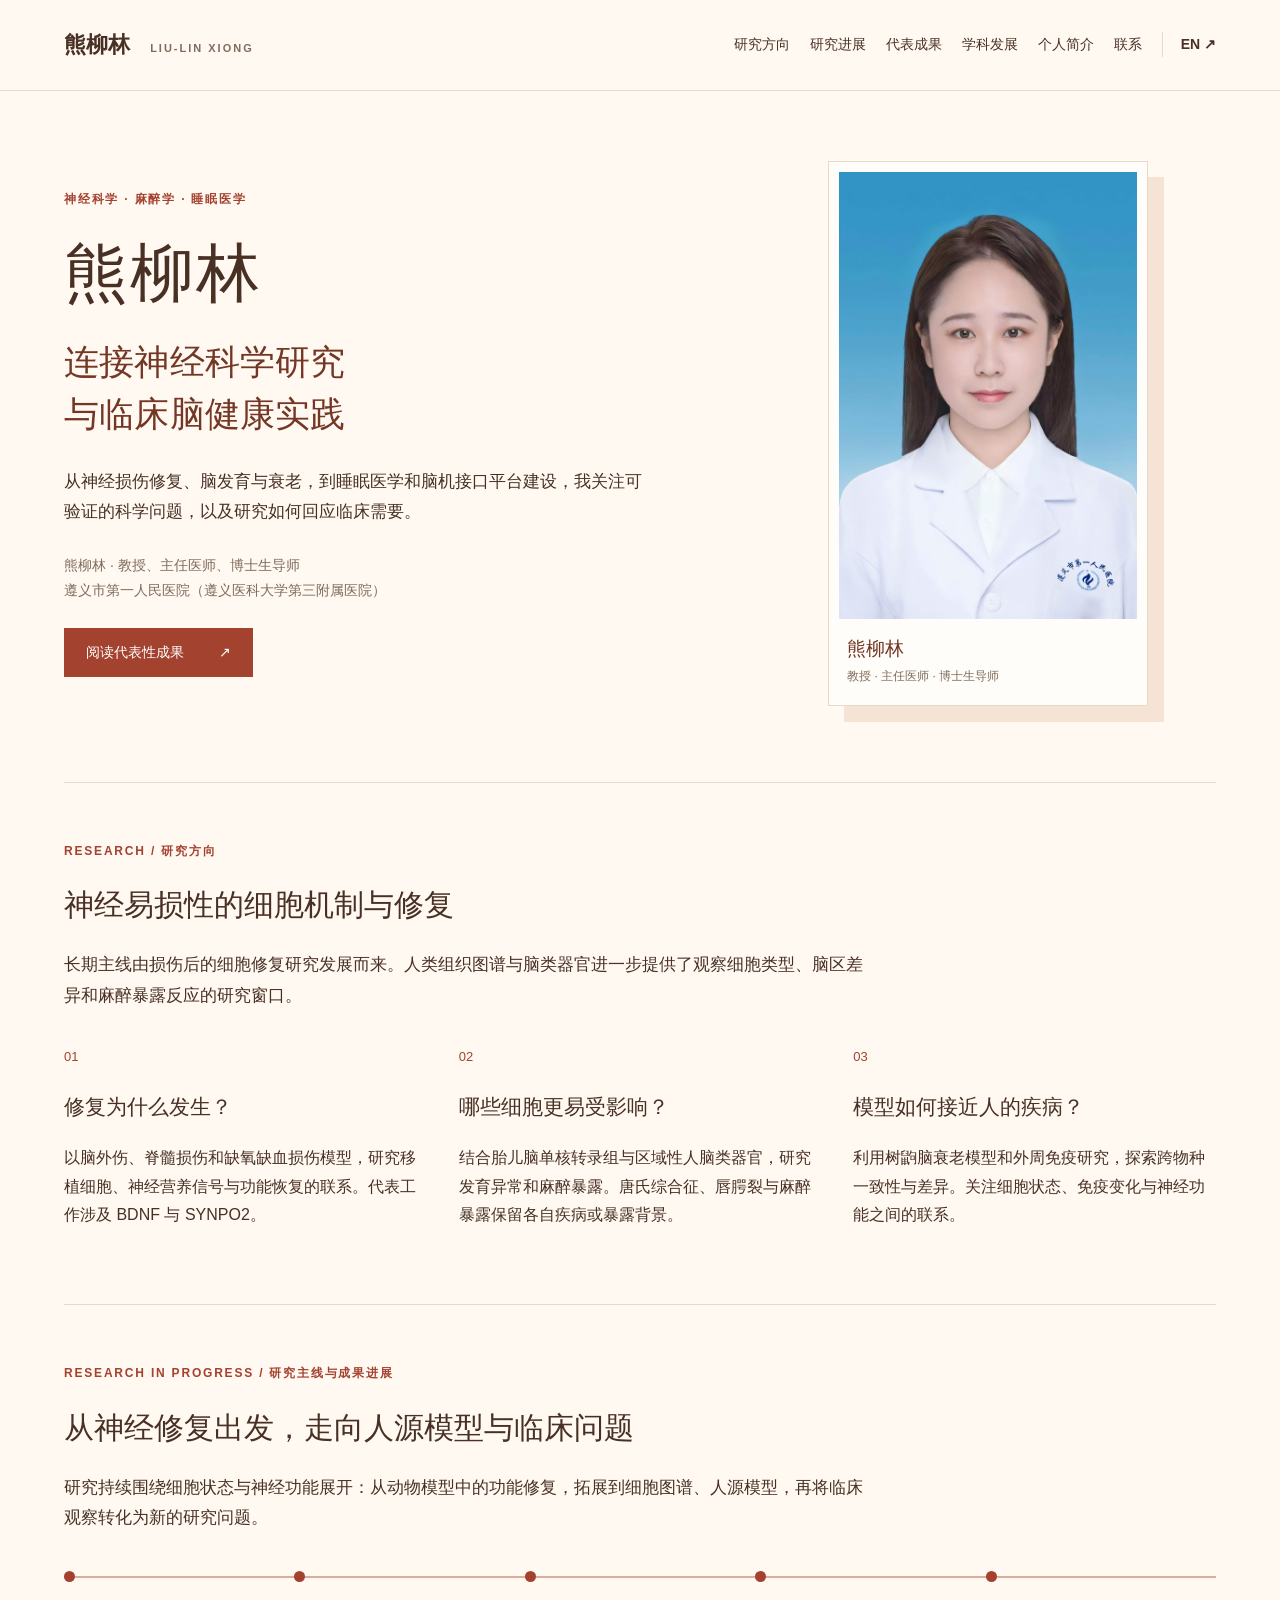
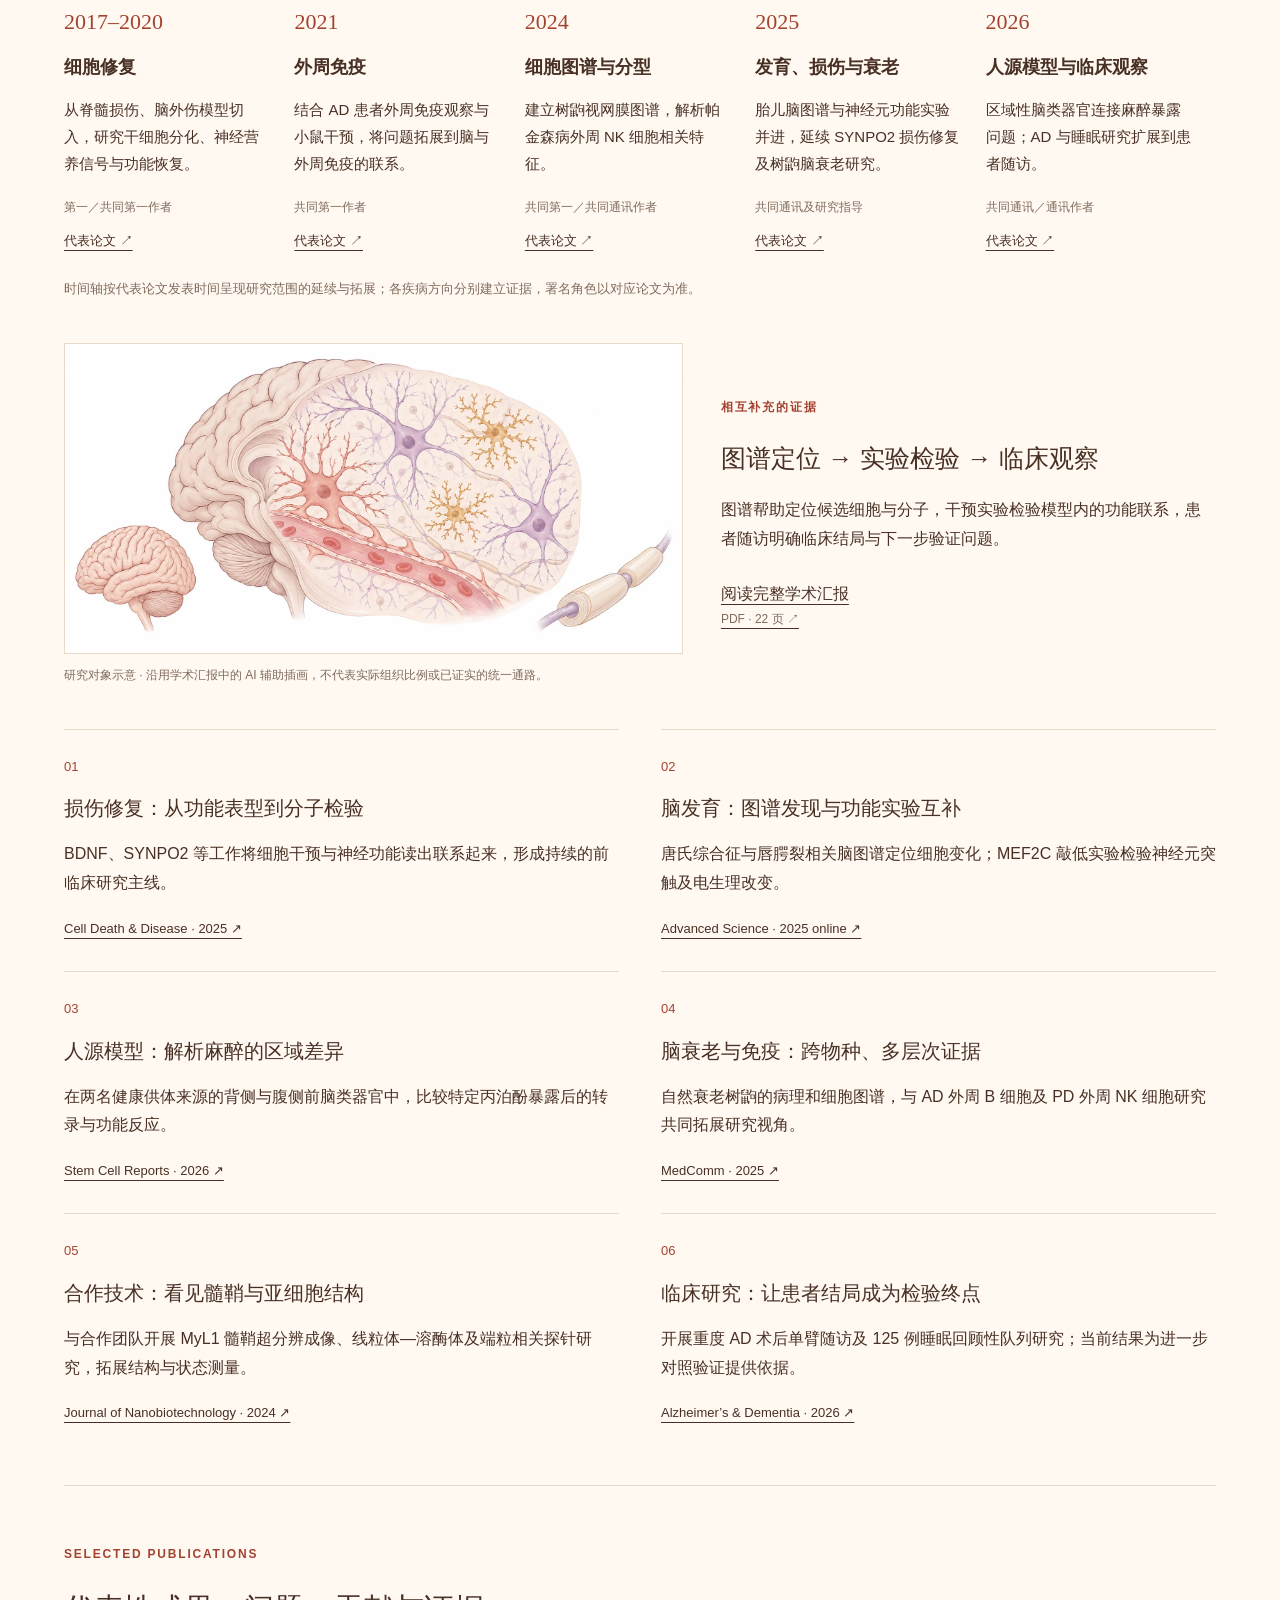
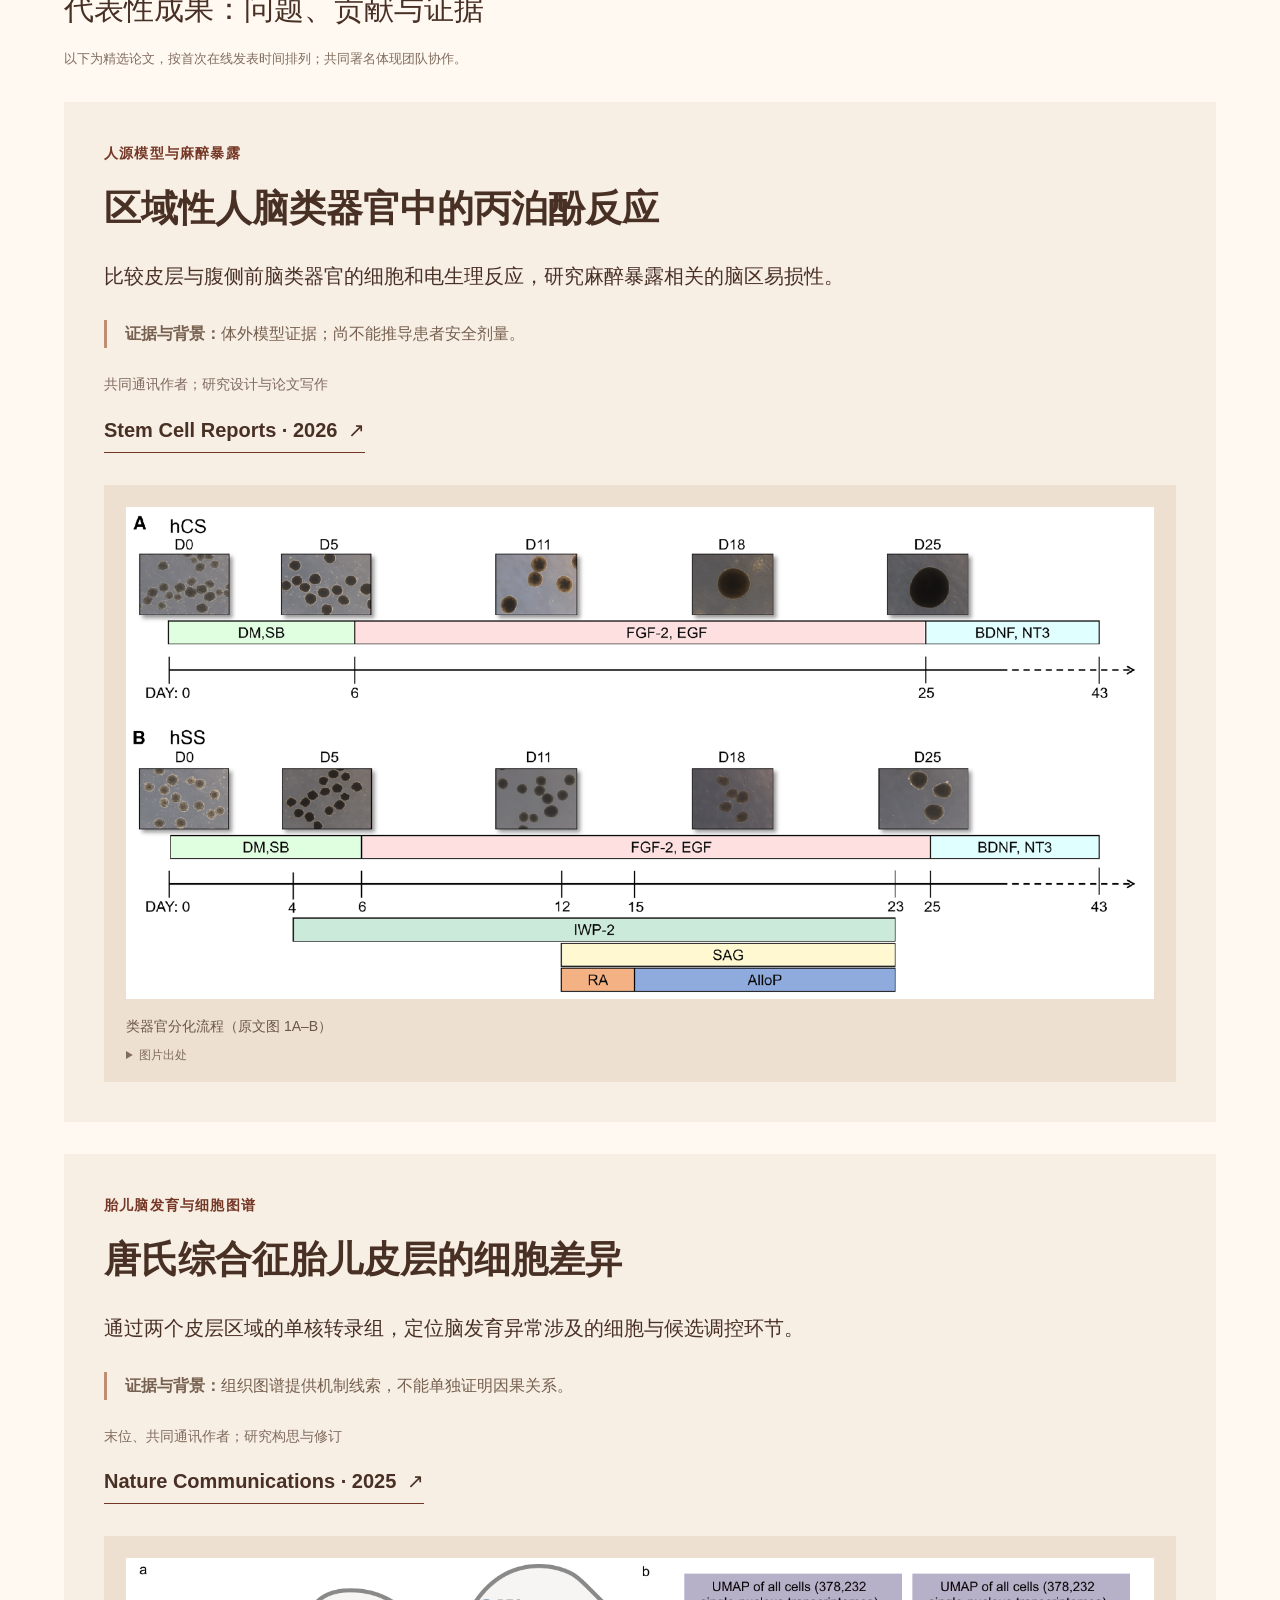
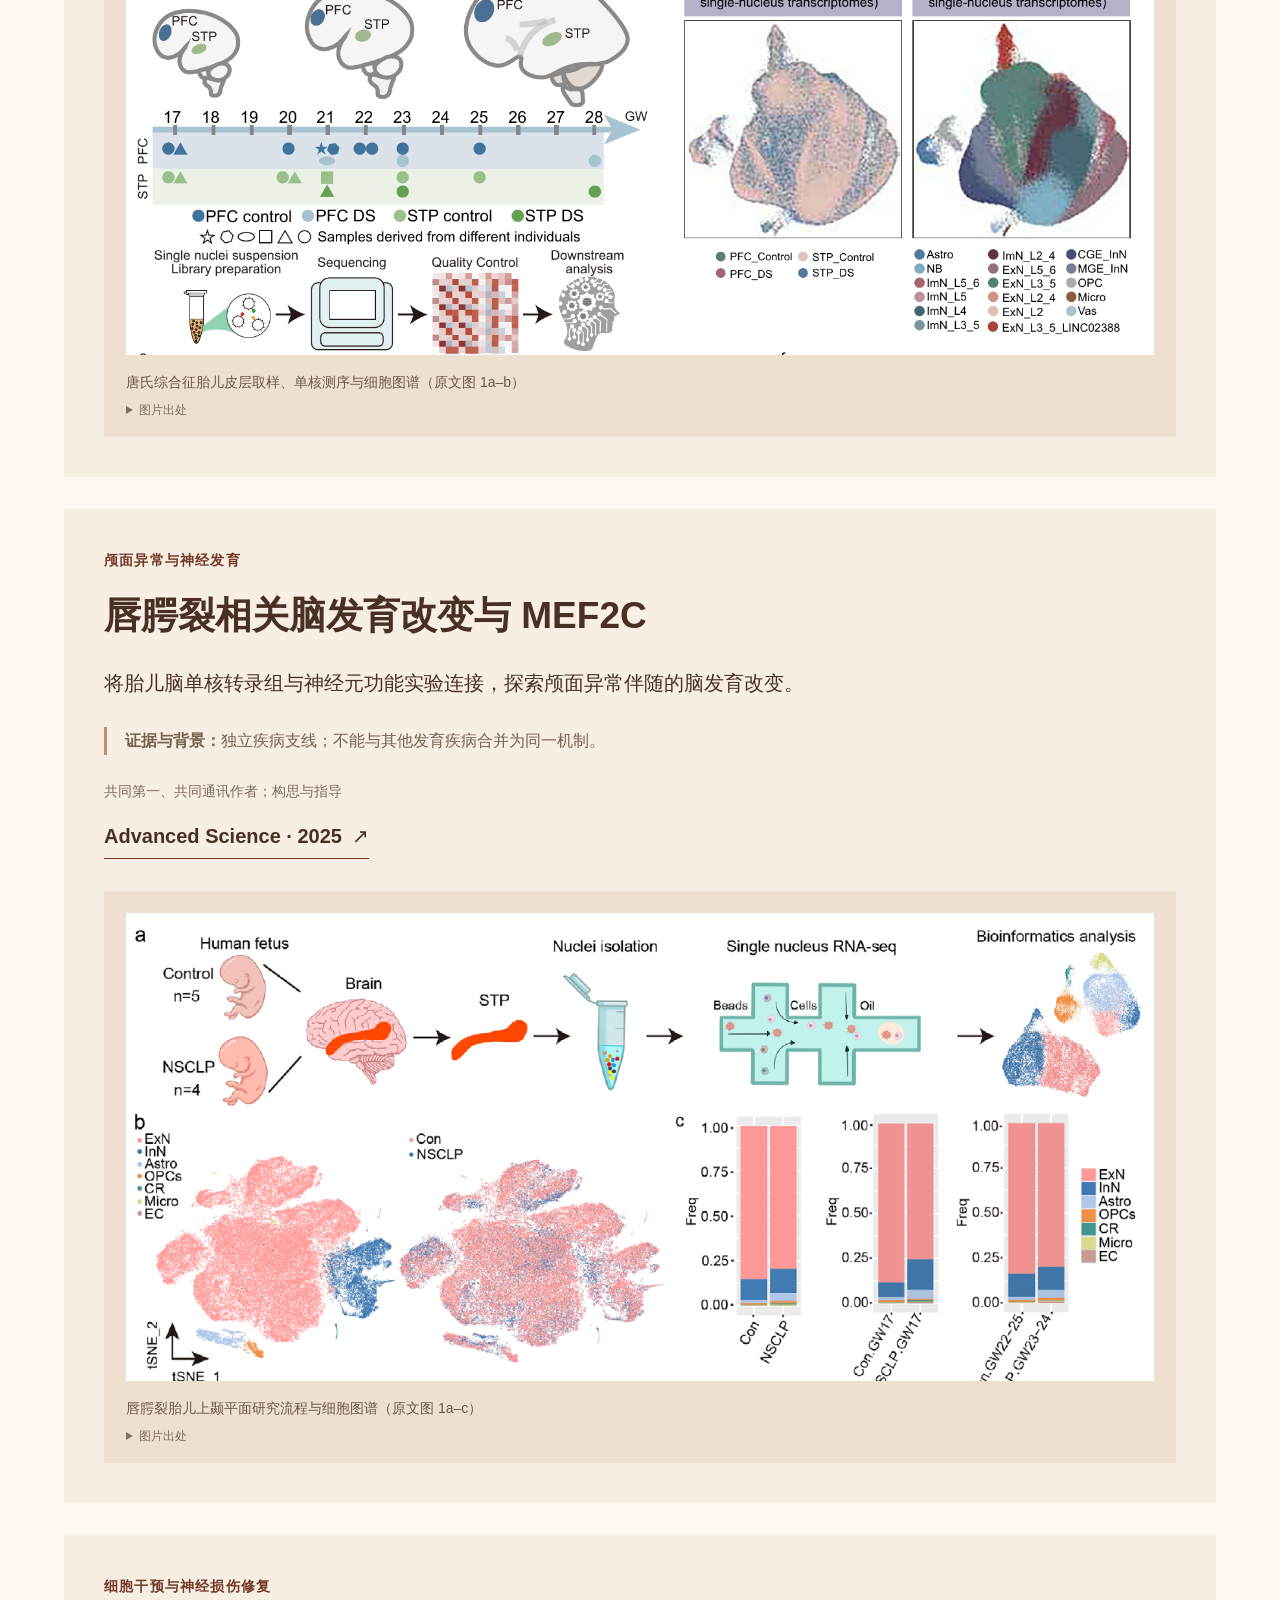
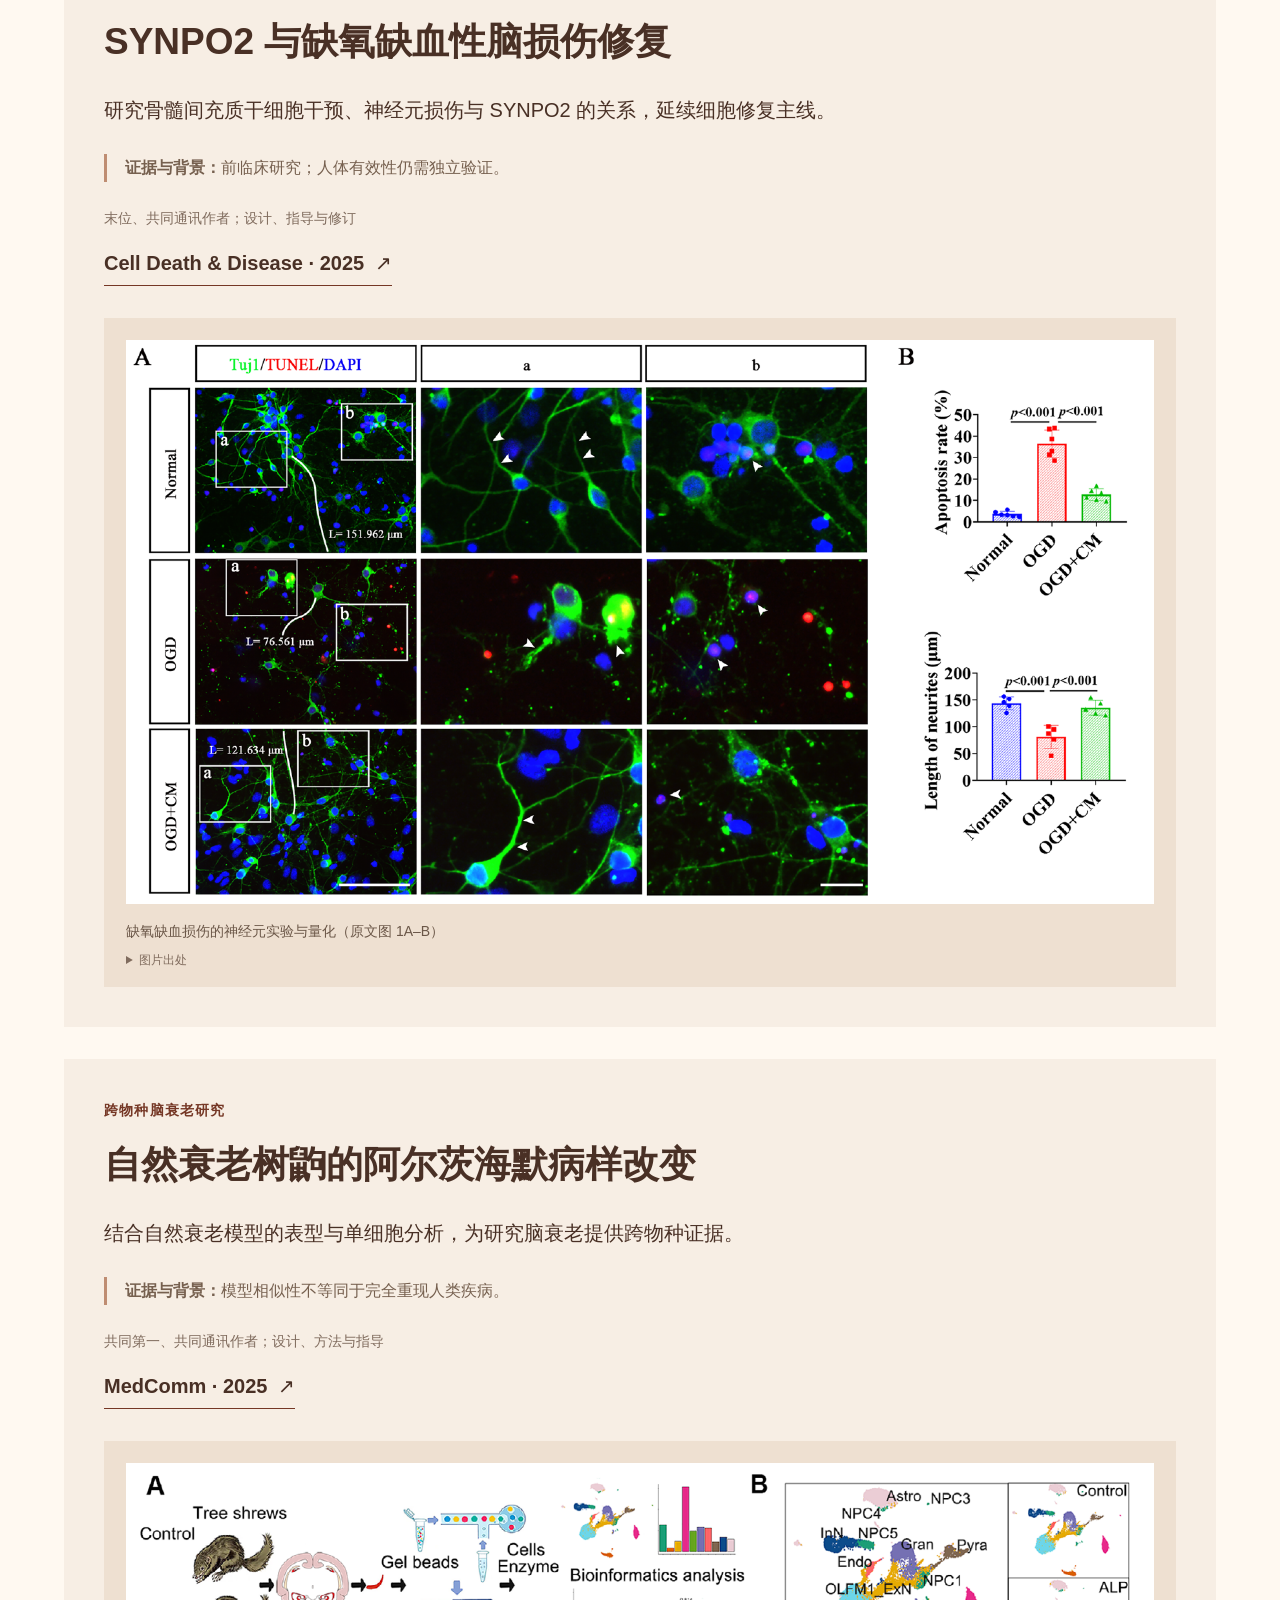
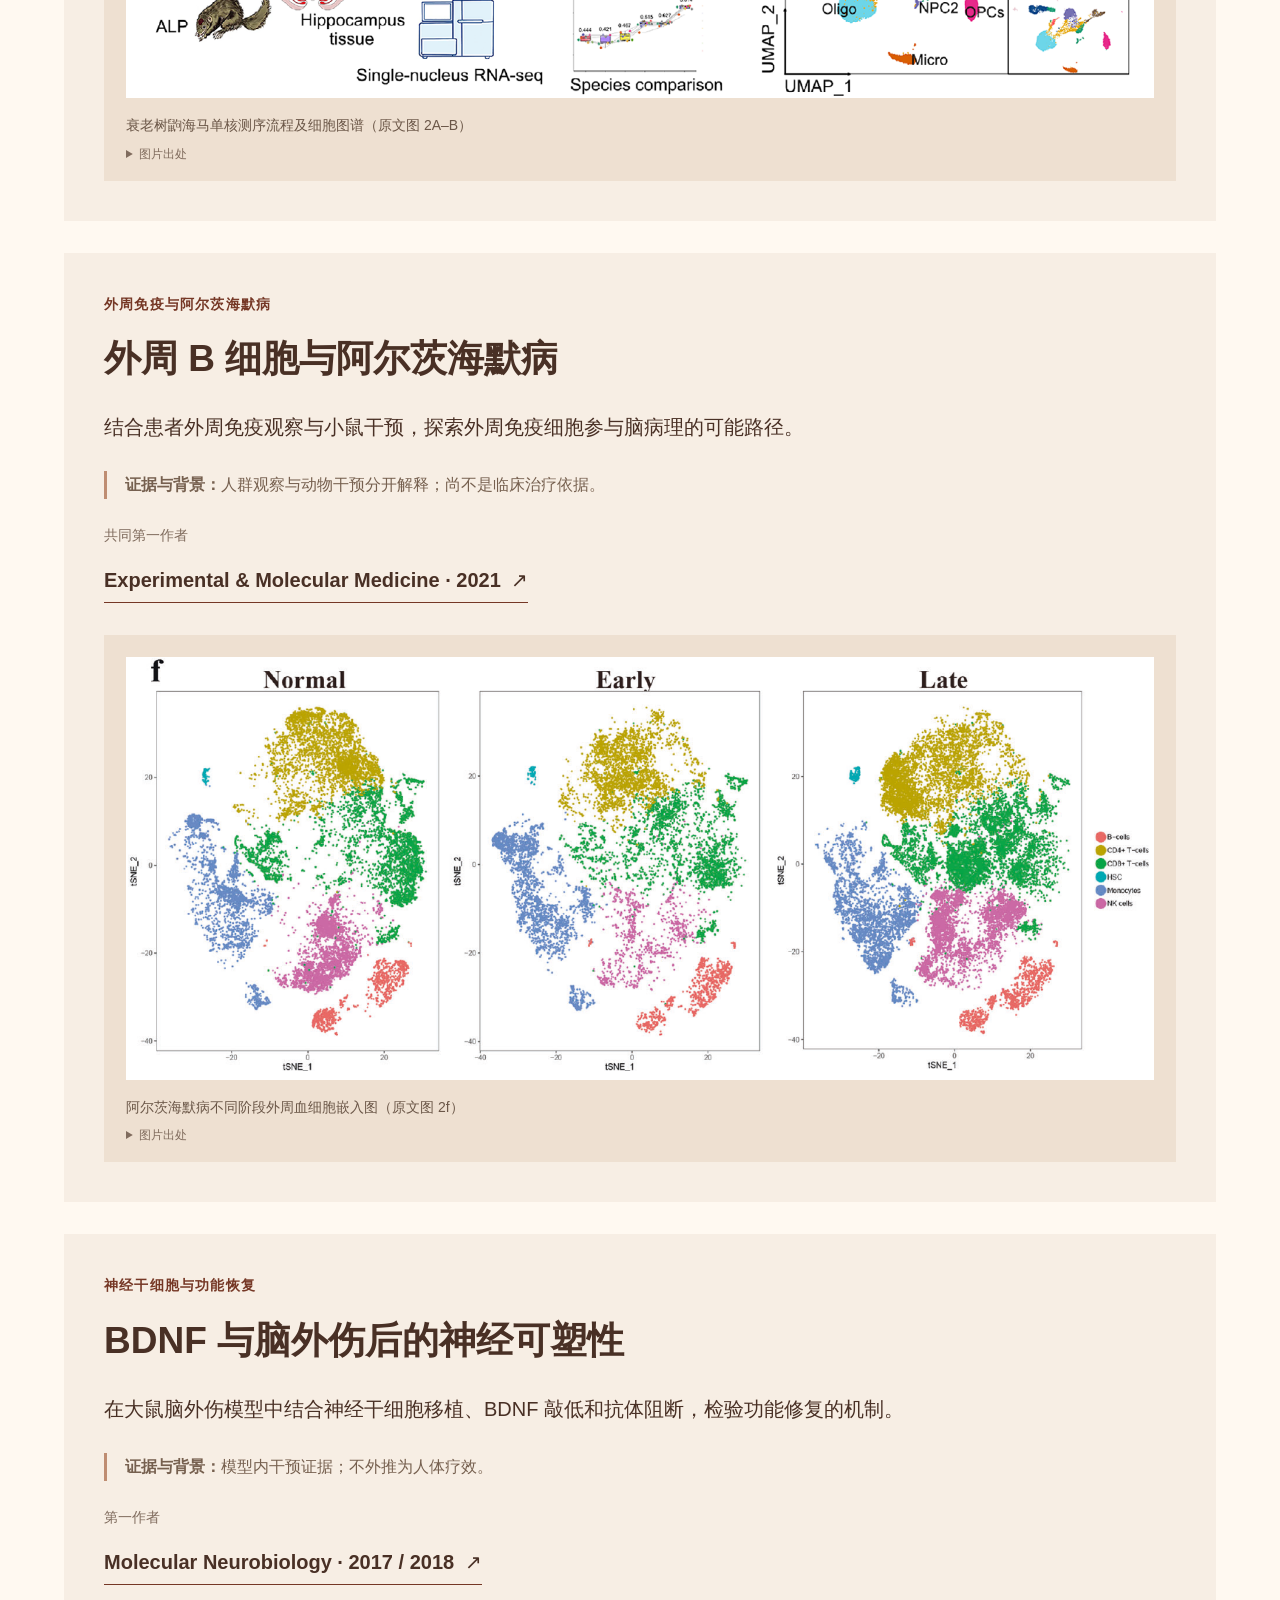
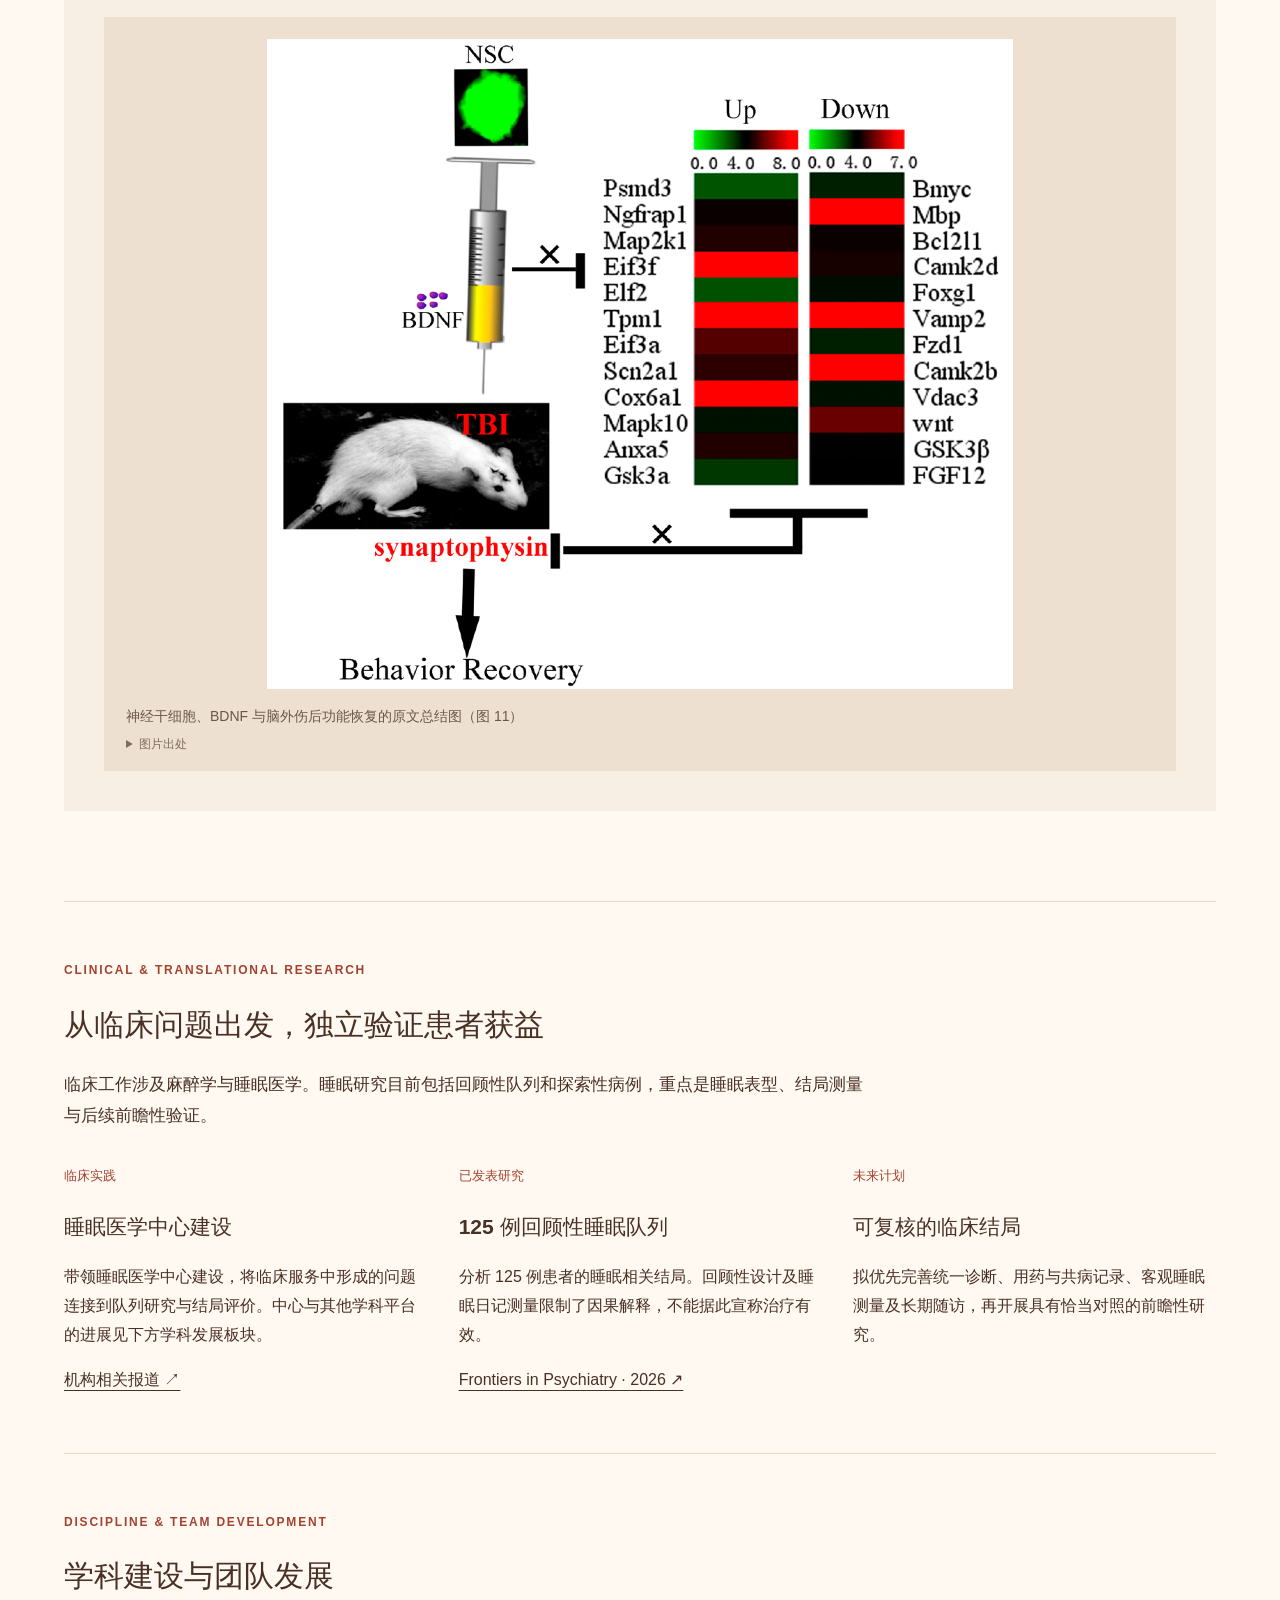
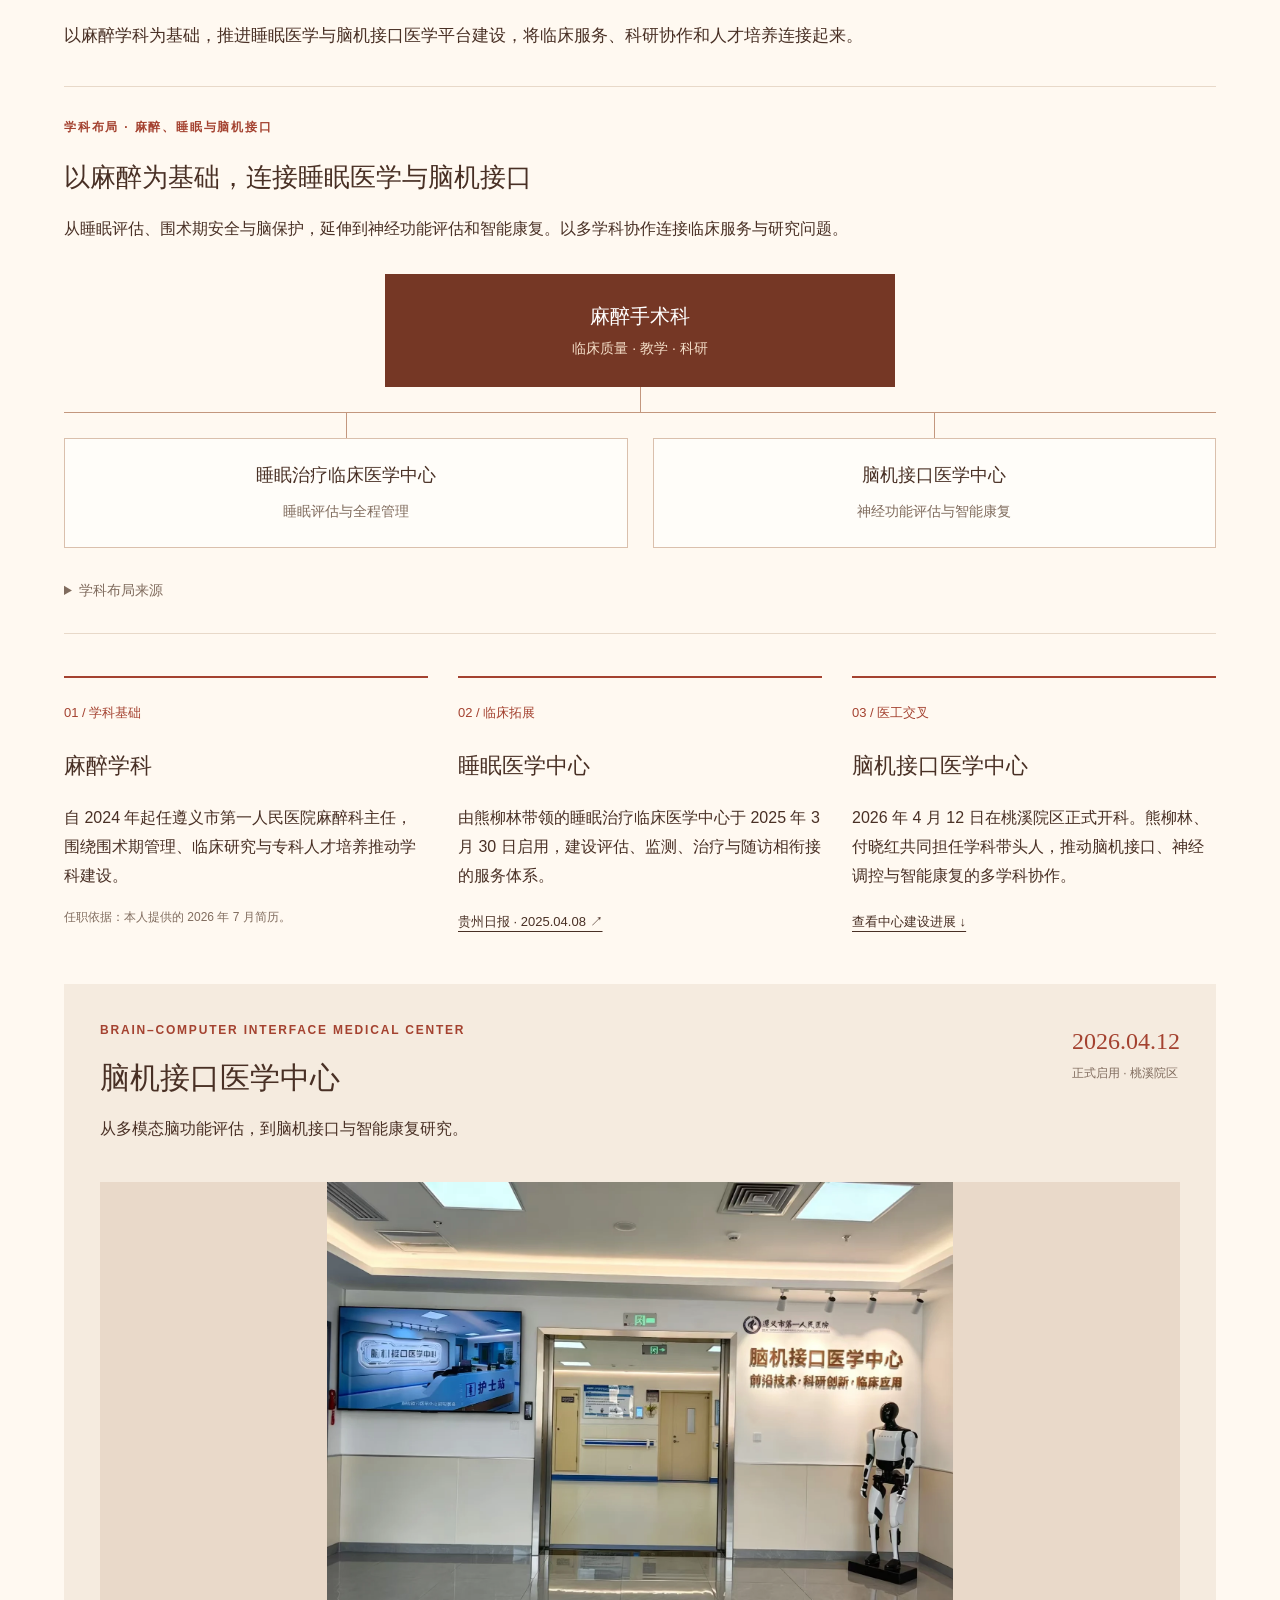
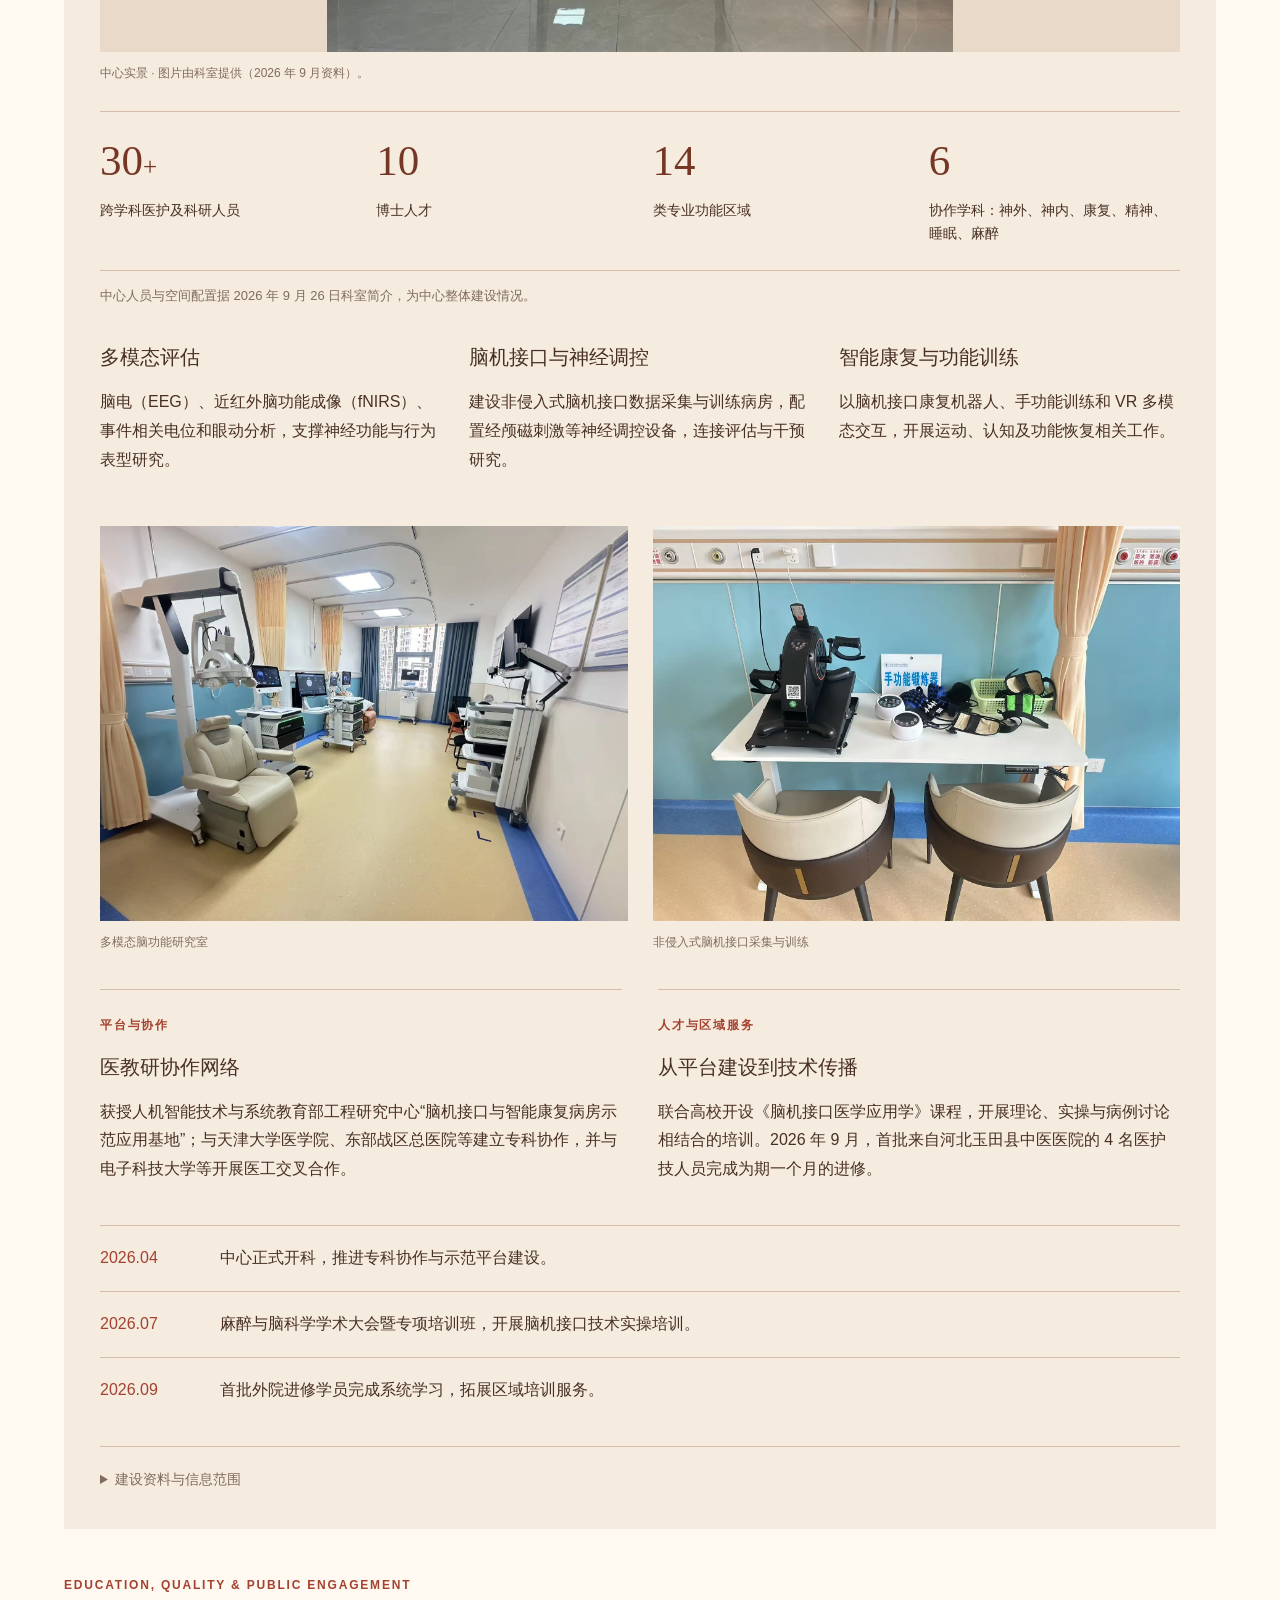
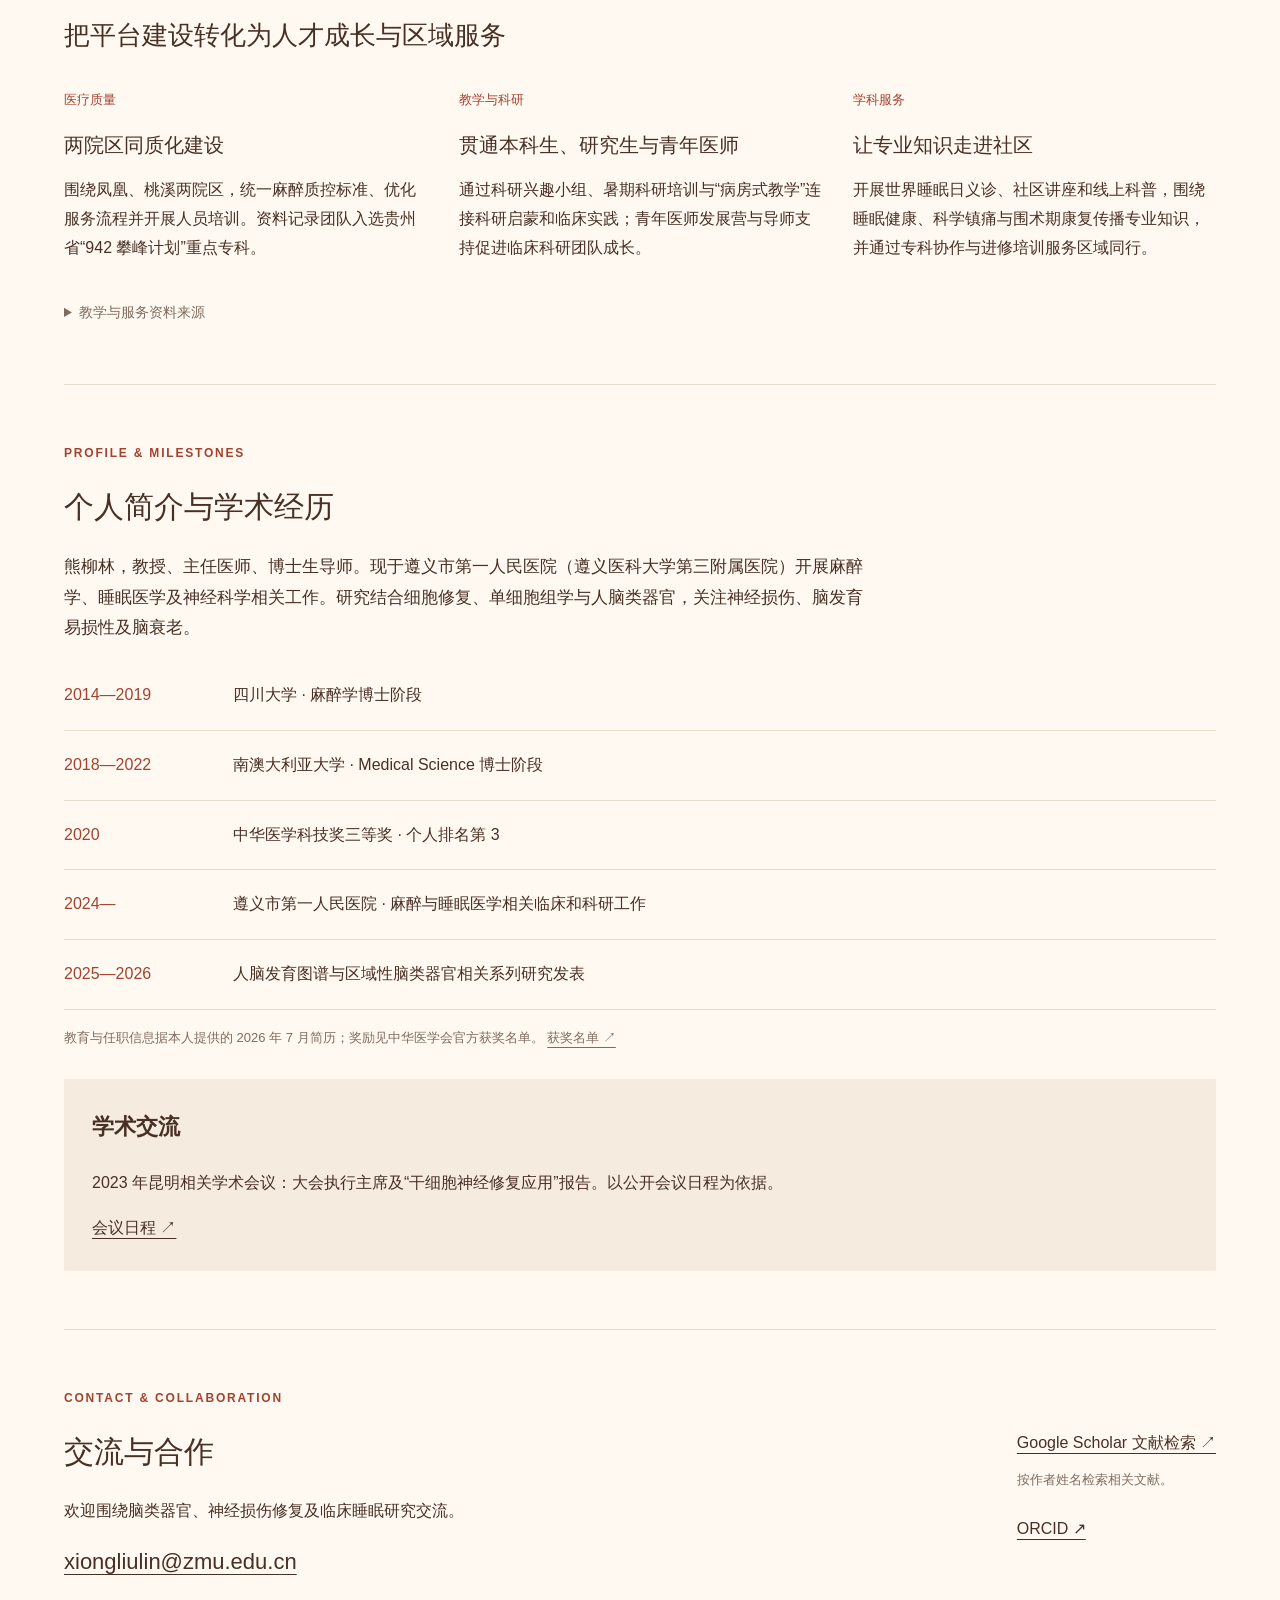
==== index.html @ c4f43d3d "Add files via upload" ====
<!doctype html><html lang="zh-CN"><head><meta charset="utf-8"><meta name="viewport" content="width=device-width,initial-scale=1"><title>熊柳林｜神经易损性与修复</title><meta name="description" content="熊柳林｜神经易损性与修复"><link rel="stylesheet" href="./style.css"><link rel="alternate" hreflang="zh-CN" href="./"><link rel="alternate" hreflang="en" href="./en/"></head><body><a class="skip" href="#main">跳至正文</a><header><a class="brand" href="#">熊柳林 <small>LIU-LIN XIONG</small></a><nav aria-label="主导航"><a href="#research">研究方向</a><a href="#progress">研究进展</a><a href="#works">代表成果</a><a href="#discipline">学科发展</a><a href="#profile">个人简介</a><a href="#contact">联系</a><a class="language" href="./en/" lang="en">EN ↗</a></nav></header><main id="main"><section class="hero"><div><p class="eyebrow">神经科学 · 麻醉学 · 睡眠医学</p><h1><span class="person-name">熊柳林</span><span class="hero-mission">连接神经科学研究<br>与临床脑健康实践</span></h1><p class="intro">从神经损伤修复、脑发育与衰老，到睡眠医学和脑机接口平台建设，我关注可验证的科学问题，以及研究如何回应临床需要。</p><p class="affiliation">熊柳林 · 教授、主任医师、博士生导师<br>遵义市第一人民医院（遵义医科大学第三附属医院）</p><a class="button" href="#works">阅读代表性成果 <span>↗</span></a></div><figure class="hero-portrait"><img src="./assets/xiong-liulin-portrait.jpeg" width="1280" height="1920" alt="熊柳林教授肖像" fetchpriority="high"><figcaption><strong>熊柳林</strong><span>教授 · 主任医师 · 博士生导师</span></figcaption></figure></section><section id="research"><p class="eyebrow">RESEARCH / 研究方向</p><h2>神经易损性的细胞机制与修复</h2><p class="lead">长期主线由损伤后的细胞修复研究发展而来。人类组织图谱与脑类器官进一步提供了观察细胞类型、脑区差异和麻醉暴露反应的研究窗口。</p><div class="grid"><article><span class="num">01</span><h3>修复为什么发生？</h3><p>以脑外伤、脊髓损伤和缺氧缺血损伤模型，研究移植细胞、神经营养信号与功能恢复的联系。代表工作涉及 BDNF 与 SYNPO2。</p></article><article><span class="num">02</span><h3>哪些细胞更易受影响？</h3><p>结合胎儿脑单核转录组与区域性人脑类器官，研究发育异常和麻醉暴露。唐氏综合征、唇腭裂与麻醉暴露保留各自疾病或暴露背景。</p></article><article><span class="num">03</span><h3>模型如何接近人的疾病？</h3><p>利用树鼩脑衰老模型和外周免疫研究，探索跨物种一致性与差异。关注细胞状态、免疫变化与神经功能之间的联系。</p></article></div></section><section id="progress"><p class="eyebrow">RESEARCH IN PROGRESS / 研究主线与成果进展</p><h2>从神经修复出发，走向人源模型与临床问题</h2><p class="lead">研究持续围绕细胞状态与神经功能展开：从动物模型中的功能修复，拓展到细胞图谱、人源模型，再将临床观察转化为新的研究问题。</p><ol class="research-path"><li><time>2017–2020</time><h3>细胞修复</h3><p>从脊髓损伤、脑外伤模型切入，研究干细胞分化、神经营养信号与功能恢复。</p><span class="path-role">第一／共同第一作者</span><a href="https://doi.org/10.1007/s12035-017-0551-1">代表论文 ↗</a></li><li><time>2021</time><h3>外周免疫</h3><p>结合 AD 患者外周免疫观察与小鼠干预，将问题拓展到脑与外周免疫的联系。</p><span class="path-role">共同第一作者</span><a href="https://doi.org/10.1038/s12276-021-00714-8">代表论文 ↗</a></li><li><time>2024</time><h3>细胞图谱与分型</h3><p>建立树鼩视网膜图谱，解析帕金森病外周 NK 细胞相关特征。</p><span class="path-role">共同第一／共同通讯作者</span><a href="https://doi.org/10.1038/s41531-024-00790-3">代表论文 ↗</a></li><li><time>2025</time><h3>发育、损伤与衰老</h3><p>胎儿脑图谱与神经元功能实验并进，延续 SYNPO2 损伤修复及树鼩脑衰老研究。</p><span class="path-role">共同通讯及研究指导</span><a href="https://doi.org/10.1038/s41467-025-66109-9">代表论文 ↗</a></li><li><time>2026</time><h3>人源模型与临床观察</h3><p>区域性脑类器官连接麻醉暴露问题；AD 与睡眠研究扩展到患者随访。</p><span class="path-role">共同通讯／通讯作者</span><a href="https://doi.org/10.1016/j.stemcr.2026.102859">代表论文 ↗</a></li></ol><p class="note">时间轴按代表论文发表时间呈现研究范围的延续与拓展；各疾病方向分别建立证据，署名角色以对应论文为准。</p><div class="research-overview"><figure><img src="./assets/research-context.webp" width="1774" height="887" loading="lazy" alt="脑组织、神经元、胶质细胞、微血管和髓鞘的研究对象示意"><figcaption>研究对象示意 · 沿用学术汇报中的 AI 辅助插画，不代表实际组织比例或已证实的统一通路。</figcaption></figure><div><p class="eyebrow">相互补充的证据</p><h3>图谱定位 → 实验检验 → 临床观察</h3><p>图谱帮助定位候选细胞与分子，干预实验检验模型内的功能联系，患者随访明确临床结局与下一步验证问题。</p><a class="text-link" href="./assets/research-presentation.pdf">阅读完整学术汇报 <span>PDF · 22 页 ↗</span></a></div></div><div class="results-grid"><article><span class="num">01</span><h3>损伤修复：从功能表型到分子检验</h3><p>BDNF、SYNPO2 等工作将细胞干预与神经功能读出联系起来，形成持续的前临床研究主线。</p><a href="https://doi.org/10.1038/s41419-025-07439-w">Cell Death & Disease · 2025 ↗</a></article><article><span class="num">02</span><h3>脑发育：图谱发现与功能实验互补</h3><p>唐氏综合征与唇腭裂相关脑图谱定位细胞变化；MEF2C 敲低实验检验神经元突触及电生理改变。</p><a href="https://doi.org/10.1002/advs.202504191">Advanced Science · 2025 online ↗</a></article><article><span class="num">03</span><h3>人源模型：解析麻醉的区域差异</h3><p>在两名健康供体来源的背侧与腹侧前脑类器官中，比较特定丙泊酚暴露后的转录与功能反应。</p><a href="https://doi.org/10.1016/j.stemcr.2026.102859">Stem Cell Reports · 2026 ↗</a></article><article><span class="num">04</span><h3>脑衰老与免疫：跨物种、多层次证据</h3><p>自然衰老树鼩的病理和细胞图谱，与 AD 外周 B 细胞及 PD 外周 NK 细胞研究共同拓展研究视角。</p><a href="https://doi.org/10.1002/mco2.70114">MedComm · 2025 ↗</a></article><article><span class="num">05</span><h3>合作技术：看见髓鞘与亚细胞结构</h3><p>与合作团队开展 MyL1 髓鞘超分辨成像、线粒体—溶酶体及端粒相关探针研究，拓展结构与状态测量。</p><a href="https://doi.org/10.1186/s12951-024-02377-9">Journal of Nanobiotechnology · 2024 ↗</a></article><article><span class="num">06</span><h3>临床研究：让患者结局成为检验终点</h3><p>开展重度 AD 术后单臂随访及 125 例睡眠回顾性队列研究；当前结果为进一步对照验证提供依据。</p><a href="https://doi.org/10.1002/alz.71150">Alzheimer’s & Dementia · 2026 ↗</a></article></div></section><section id="works"><p class="eyebrow">SELECTED PUBLICATIONS</p><h2>代表性成果：问题、贡献与证据</h2><p class="note">以下为精选论文，按首次在线发表时间排列；共同署名体现团队协作。</p><article class="work research-story" id="paper-1"><div class="work-copy"><p class="story-theme">人源模型与麻醉暴露</p><h3>区域性人脑类器官中的丙泊酚反应</h3><p class="story-findings">比较皮层与腹侧前脑类器官的细胞和电生理反应，研究麻醉暴露相关的脑区易损性。</p><p class="evidence-callout"><strong>证据与背景：</strong>体外模型证据；尚不能推导患者安全剂量。</p><p class="meta story-role">共同通讯作者；研究设计与论文写作</p><a class="journal-link" href="https://doi.org/10.1016/j.stemcr.2026.102859">Stem Cell Reports · 2026 <span aria-hidden="true">↗</span></a></div><figure class="paper-figure"><a class="figure-image" href="./assets/publications/organoid-figure-1ab.png" target="_blank" rel="noopener" aria-label="类器官分化流程（原文图 1A–B） — 查看大图"><img src="./assets/publications/organoid-figure-1ab.png" width="1661" height="796" alt="类器官分化流程（原文图 1A–B）" loading="lazy"></a><figcaption><span class="figure-label">类器官分化流程（原文图 1A–B）</span><details class="figure-credit"><summary>图片出处</summary><p>She et al., Stem Cell Reports (2026), Fig. 1A–B; original panels cropped; © The Authors; CC BY 4.0. <a href="https://doi.org/10.1016/j.stemcr.2026.102859">原始论文</a> · <a href="https://creativecommons.org/licenses/by/4.0/">复用许可</a></p></details></figcaption></figure></article><article class="work research-story" id="paper-2"><div class="work-copy"><p class="story-theme">胎儿脑发育与细胞图谱</p><h3>唐氏综合征胎儿皮层的细胞差异</h3><p class="story-findings">通过两个皮层区域的单核转录组，定位脑发育异常涉及的细胞与候选调控环节。</p><p class="evidence-callout"><strong>证据与背景：</strong>组织图谱提供机制线索，不能单独证明因果关系。</p><p class="meta story-role">末位、共同通讯作者；研究构思与修订</p><a class="journal-link" href="https://doi.org/10.1038/s41467-025-66109-9">Nature Communications · 2025 <span aria-hidden="true">↗</span></a></div><figure class="paper-figure"><a class="figure-image" href="./assets/publications/down-syndrome-figure-1ab.png" target="_blank" rel="noopener" aria-label="唐氏综合征胎儿皮层取样、单核测序与细胞图谱（原文图 1a–b） — 查看大图"><img src="./assets/publications/down-syndrome-figure-1ab.png" width="1587" height="612" alt="唐氏综合征胎儿皮层取样、单核测序与细胞图谱（原文图 1a–b）" loading="lazy"></a><figcaption><span class="figure-label">唐氏综合征胎儿皮层取样、单核测序与细胞图谱（原文图 1a–b）</span><details class="figure-credit"><summary>图片出处</summary><p>Niu et al., Nature Communications (2025), Fig. 1a–b; original panels cropped; © The Authors; CC BY 4.0. <a href="https://doi.org/10.1038/s41467-025-66109-9">原始论文</a> · <a href="https://creativecommons.org/licenses/by/4.0/">复用许可</a></p></details></figcaption></figure></article><article class="work research-story" id="paper-3"><div class="work-copy"><p class="story-theme">颅面异常与神经发育</p><h3>唇腭裂相关脑发育改变与 MEF2C</h3><p class="story-findings">将胎儿脑单核转录组与神经元功能实验连接，探索颅面异常伴随的脑发育改变。</p><p class="evidence-callout"><strong>证据与背景：</strong>独立疾病支线；不能与其他发育疾病合并为同一机制。</p><p class="meta story-role">共同第一、共同通讯作者；构思与指导</p><a class="journal-link" href="https://doi.org/10.1002/advs.202504191">Advanced Science · 2025 <span aria-hidden="true">↗</span></a></div><figure class="paper-figure"><a class="figure-image" href="./assets/publications/cleft-figure-1abc.png" target="_blank" rel="noopener" aria-label="唇腭裂胎儿上颞平面研究流程与细胞图谱（原文图 1a–c） — 查看大图"><img src="./assets/publications/cleft-figure-1abc.png" width="1355" height="616" alt="唇腭裂胎儿上颞平面研究流程与细胞图谱（原文图 1a–c）" loading="lazy"></a><figcaption><span class="figure-label">唇腭裂胎儿上颞平面研究流程与细胞图谱（原文图 1a–c）</span><details class="figure-credit"><summary>图片出处</summary><p>Xiong et al., Advanced Science (2025), Fig. 1a–c; original panels cropped; © The Authors; CC BY. <a href="https://doi.org/10.1002/advs.202504191">原始论文</a> · <a href="https://creativecommons.org/licenses/by/4.0/">复用许可</a></p></details></figcaption></figure></article><article class="work research-story" id="paper-4"><div class="work-copy"><p class="story-theme">细胞干预与神经损伤修复</p><h3>SYNPO2 与缺氧缺血性脑损伤修复</h3><p class="story-findings">研究骨髓间充质干细胞干预、神经元损伤与 SYNPO2 的关系，延续细胞修复主线。</p><p class="evidence-callout"><strong>证据与背景：</strong>前临床研究；人体有效性仍需独立验证。</p><p class="meta story-role">末位、共同通讯作者；设计、指导与修订</p><a class="journal-link" href="https://doi.org/10.1038/s41419-025-07439-w">Cell Death & Disease · 2025 <span aria-hidden="true">↗</span></a></div><figure class="paper-figure"><a class="figure-image" href="./assets/publications/synpo2-figure-1ab.png" target="_blank" rel="noopener" aria-label="缺氧缺血损伤的神经元实验与量化（原文图 1A–B） — 查看大图"><img src="./assets/publications/synpo2-figure-1ab.png" width="1591" height="874" alt="缺氧缺血损伤的神经元实验与量化（原文图 1A–B）" loading="lazy"></a><figcaption><span class="figure-label">缺氧缺血损伤的神经元实验与量化（原文图 1A–B）</span><details class="figure-credit"><summary>图片出处</summary><p>Xue et al., Cell Death &amp; Disease (2025), Fig. 1A–B; original panels cropped; © The Authors; CC BY 4.0. <a href="https://doi.org/10.1038/s41419-025-07439-w">原始论文</a> · <a href="https://creativecommons.org/licenses/by/4.0/">复用许可</a></p></details></figcaption></figure></article><article class="work research-story" id="paper-5"><div class="work-copy"><p class="story-theme">跨物种脑衰老研究</p><h3>自然衰老树鼩的阿尔茨海默病样改变</h3><p class="story-findings">结合自然衰老模型的表型与单细胞分析，为研究脑衰老提供跨物种证据。</p><p class="evidence-callout"><strong>证据与背景：</strong>模型相似性不等同于完全重现人类疾病。</p><p class="meta story-role">共同第一、共同通讯作者；设计、方法与指导</p><a class="journal-link" href="https://doi.org/10.1002/mco2.70114">MedComm · 2025 <span aria-hidden="true">↗</span></a></div><figure class="paper-figure"><a class="figure-image" href="./assets/publications/tree-shrew-figure-2ab.png" target="_blank" rel="noopener" aria-label="衰老树鼩海马单核测序流程及细胞图谱（原文图 2A–B） — 查看大图"><img src="./assets/publications/tree-shrew-figure-2ab.png" width="1533" height="350" alt="衰老树鼩海马单核测序流程及细胞图谱（原文图 2A–B）" loading="lazy"></a><figcaption><span class="figure-label">衰老树鼩海马单核测序流程及细胞图谱（原文图 2A–B）</span><details class="figure-credit"><summary>图片出处</summary><p>Xiong et al., MedComm (2025), Fig. 2A–B; original panels cropped; © The Authors; CC BY. <a href="https://doi.org/10.1002/mco2.70114">原始论文</a> · <a href="https://creativecommons.org/licenses/by/4.0/">复用许可</a></p></details></figcaption></figure></article><article class="work research-story" id="paper-6"><div class="work-copy"><p class="story-theme">外周免疫与阿尔茨海默病</p><h3>外周 B 细胞与阿尔茨海默病</h3><p class="story-findings">结合患者外周免疫观察与小鼠干预，探索外周免疫细胞参与脑病理的可能路径。</p><p class="evidence-callout"><strong>证据与背景：</strong>人群观察与动物干预分开解释；尚不是临床治疗依据。</p><p class="meta story-role">共同第一作者</p><a class="journal-link" href="https://doi.org/10.1038/s12276-021-00714-8">Experimental & Molecular Medicine · 2021 <span aria-hidden="true">↗</span></a></div><figure class="paper-figure"><a class="figure-image" href="./assets/publications/ad-bcells-figure-2f.png" target="_blank" rel="noopener" aria-label="阿尔茨海默病不同阶段外周血细胞嵌入图（原文图 2f） — 查看大图"><img src="./assets/publications/ad-bcells-figure-2f.png" width="1391" height="572" alt="阿尔茨海默病不同阶段外周血细胞嵌入图（原文图 2f）" loading="lazy"></a><figcaption><span class="figure-label">阿尔茨海默病不同阶段外周血细胞嵌入图（原文图 2f）</span><details class="figure-credit"><summary>图片出处</summary><p>Xiong et al., Experimental &amp; Molecular Medicine (2021), Fig. 2f; original panels cropped; © The Authors; CC BY 4.0. <a href="https://doi.org/10.1038/s12276-021-00714-8">原始论文</a> · <a href="https://creativecommons.org/licenses/by/4.0/">复用许可</a></p></details></figcaption></figure></article><article class="work research-story" id="paper-7"><div class="work-copy"><p class="story-theme">神经干细胞与功能恢复</p><h3>BDNF 与脑外伤后的神经可塑性</h3><p class="story-findings">在大鼠脑外伤模型中结合神经干细胞移植、BDNF 敲低和抗体阻断，检验功能修复的机制。</p><p class="evidence-callout"><strong>证据与背景：</strong>模型内干预证据；不外推为人体疗效。</p><p class="meta story-role">第一作者</p><a class="journal-link" href="https://doi.org/10.1007/s12035-017-0551-1">Molecular Neurobiology · 2017 / 2018 <span aria-hidden="true">↗</span></a></div><figure class="paper-figure"><a class="figure-image" href="./assets/publications/tbi-figure-11.png" target="_blank" rel="noopener" aria-label="神经干细胞、BDNF 与脑外伤后功能恢复的原文总结图（图 11） — 查看大图"><img src="./assets/publications/tbi-figure-11.png" width="1071" height="933" alt="神经干细胞、BDNF 与脑外伤后功能恢复的原文总结图（图 11）" loading="lazy"></a><figcaption><span class="figure-label">神经干细胞、BDNF 与脑外伤后功能恢复的原文总结图（图 11）</span><details class="figure-credit"><summary>图片出处</summary><p>Xiong et al., Molecular Neurobiology, Fig. 11; © Springer Science+Business Media New York (2017). <a href="https://doi.org/10.1007/s12035-017-0551-1">原始论文</a></p></details></figcaption></figure></article></section><section id="clinical"><p class="eyebrow">CLINICAL & TRANSLATIONAL RESEARCH</p><h2>从临床问题出发，独立验证患者获益</h2><p class="lead">临床工作涉及麻醉学与睡眠医学。睡眠研究目前包括回顾性队列和探索性病例，重点是睡眠表型、结局测量与后续前瞻性验证。</p><div class="grid"><article><span class="num">临床实践</span><h3>睡眠医学中心建设</h3><p>带领睡眠医学中心建设，将临床服务中形成的问题连接到队列研究与结局评价。中心与其他学科平台的进展见下方学科发展板块。</p><a href="https://szb.eyesnews.cn/pc/cont/202504/08/content_149516.html">机构相关报道 ↗</a></article><article><span class="num">已发表研究</span><h3>125 例回顾性睡眠队列</h3><p>分析 125 例患者的睡眠相关结局。回顾性设计及睡眠日记测量限制了因果解释，不能据此宣称治疗有效。</p><a href="https://doi.org/10.3389/fpsyt.2026.1761386">Frontiers in Psychiatry · 2026 ↗</a></article><article><span class="num">未来计划</span><h3>可复核的临床结局</h3><p>拟优先完善统一诊断、用药与共病记录、客观睡眠测量及长期随访，再开展具有恰当对照的前瞻性研究。</p></article></div></section><section id="discipline"><p class="eyebrow">DISCIPLINE & TEAM DEVELOPMENT</p><h2>学科建设与团队发展</h2><p class="lead">以麻醉学科为基础，推进睡眠医学与脑机接口医学平台建设，将临床服务、科研协作和人才培养连接起来。</p><div class="leadership-framework"><div class="framework-caption"><p class="eyebrow">学科布局 · 麻醉、睡眠与脑机接口</p><h3>以麻醉为基础，连接睡眠医学与脑机接口</h3><p>从睡眠评估、围术期安全与脑保护，延伸到神经功能评估和智能康复。以多学科协作连接临床服务与研究问题。</p></div><div class="framework-map" role="group" aria-label="麻醉、睡眠与脑机接口学科布局"><div class="framework-core"><b>麻醉手术科</b><span>临床质量 · 教学 · 科研</span></div><ul><li><b>睡眠治疗临床医学中心</b><span>睡眠评估与全程管理</span></li><li><b>脑机接口医学中心</b><span>神经功能评估与智能康复</span></li></ul></div><details class="source-note"><summary>学科布局来源</summary><p class="note">学科布局依据本人提供的《医师报》宣传稿（文件日期 2026.03.29）；脑机接口医学中心正式开科时间以 2026.04.12 开科报道为准。</p></details></div><div class="discipline-pillars"><article><span class="num">01 / 学科基础</span><h3>麻醉学科</h3><p>自 2024 年起任遵义市第一人民医院麻醉科主任，围绕围术期管理、临床研究与专科人才培养推动学科建设。</p><p class="note">任职依据：本人提供的 2026 年 7 月简历。</p></article><article><span class="num">02 / 临床拓展</span><h3>睡眠医学中心</h3><p>由熊柳林带领的睡眠治疗临床医学中心于 2025 年 3 月 30 日启用，建设评估、监测、治疗与随访相衔接的服务体系。</p><a href="https://szb.eyesnews.cn/pc/cont/202504/08/content_149516.html">贵州日报 · 2025.04.08 ↗</a></article><article><span class="num">03 / 医工交叉</span><h3>脑机接口医学中心</h3><p>2026 年 4 月 12 日在桃溪院区正式开科。熊柳林、付晓红共同担任学科带头人，推动脑机接口、神经调控与智能康复的多学科协作。</p><a href="#bci">查看中心建设进展 ↓</a></article></div>
 <div class="bci-feature" id="bci"><div class="bci-title"><div><p class="eyebrow">BRAIN–COMPUTER INTERFACE MEDICAL CENTER</p><h3>脑机接口医学中心</h3><p>从多模态脑功能评估，到脑机接口与智能康复研究。</p></div><p class="bci-date">2026.04.12<span>正式启用 · 桃溪院区</span></p></div>
 <figure class="center-hero"><img src="./assets/bci-center.webp" width="1706" height="1279" loading="lazy" alt="遵义市第一人民医院脑机接口医学中心入口与导诊区"><figcaption>中心实景 · 图片由科室提供（2026 年 9 月资料）。</figcaption></figure>
 <div class="bci-stats"><div><strong>30<span>+</span></strong><p>跨学科医护及科研人员</p></div><div><strong>10</strong><p>博士人才</p></div><div><strong>14</strong><p>类专业功能区域</p></div><div><strong>6</strong><p>协作学科：神外、神内、康复、精神、睡眠、麻醉</p></div></div>
 <p class="note">中心人员与空间配置据 2026 年 9 月 26 日科室简介，为中心整体建设情况。</p>
 <div class="center-capabilities"><article><h4>多模态评估</h4><p>脑电（EEG）、近红外脑功能成像（fNIRS）、事件相关电位和眼动分析，支撑神经功能与行为表型研究。</p></article><article><h4>脑机接口与神经调控</h4><p>建设非侵入式脑机接口数据采集与训练病房，配置经颅磁刺激等神经调控设备，连接评估与干预研究。</p></article><article><h4>智能康复与功能训练</h4><p>以脑机接口康复机器人、手功能训练和 VR 多模态交互，开展运动、认知及功能恢复相关工作。</p></article></div>
 <div class="center-gallery"><figure><img src="./assets/bci-assessment.webp" width="1707" height="1280" loading="lazy" alt="多模态脑功能研究室内的评估与记录设备"><figcaption>多模态脑功能研究室</figcaption></figure><figure><img src="./assets/bci-training.webp" width="1707" height="1280" loading="lazy" alt="非侵入式脑机接口数据采集训练病房的设备"><figcaption>非侵入式脑机接口采集与训练</figcaption></figure></div>
 <div class="center-development"><article><p class="eyebrow">平台与协作</p><h4>医教研协作网络</h4><p>获授人机智能技术与系统教育部工程研究中心“脑机接口与智能康复病房示范应用基地”；与天津大学医学院、东部战区总医院等建立专科协作，并与电子科技大学等开展医工交叉合作。</p></article><article><p class="eyebrow">人才与区域服务</p><h4>从平台建设到技术传播</h4><p>联合高校开设《脑机接口医学应用学》课程，开展理论、实操与病例讨论相结合的培训。2026 年 9 月，首批来自河北玉田县中医医院的 4 名医护技人员完成为期一个月的进修。</p></article></div>
 <ol class="center-milestones"><li><time>2026.04</time><span>中心正式开科，推进专科协作与示范平台建设。</span></li><li><time>2026.07</time><span>麻醉与脑科学学术大会暨专项培训班，开展脑机接口技术实操培训。</span></li><li><time>2026.09</time><span>首批外院进修学员完成系统学习，拓展区域培训服务。</span></li></ol>
 <details class="center-sources"><summary>建设资料与信息范围</summary><p>依据：2026 年 9 月 26 日《脑机接口医学中心科室简介》及配套图片；2026 年 4 月 12 日开科新闻、7 月 19 日学术大会培训报道、9 月 14 日首批进修学员报道。以上展示平台配置、建设与培训记录；设备配备及服务开展不等同于疾病疗效的验证。</p></details></div><div class="education-development"><p class="eyebrow">EDUCATION, QUALITY & PUBLIC ENGAGEMENT</p><h3>把平台建设转化为人才成长与区域服务</h3><div class="grid"><article><span class="num">医疗质量</span><h4>两院区同质化建设</h4><p>围绕凤凰、桃溪两院区，统一麻醉质控标准、优化服务流程并开展人员培训。资料记录团队入选贵州省“942 攀峰计划”重点专科。</p></article><article><span class="num">教学与科研</span><h4>贯通本科生、研究生与青年医师</h4><p>通过科研兴趣小组、暑期科研培训与“病房式教学”连接科研启蒙和临床实践；青年医师发展营与导师支持促进临床科研团队成长。</p></article><article><span class="num">学科服务</span><h4>让专业知识走进社区</h4><p>开展世界睡眠日义诊、社区讲座和线上科普，围绕睡眠健康、科学镇痛与围术期康复传播专业知识，并通过专科协作与进修培训服务区域同行。</p></article></div><details class="source-note"><summary>教学与服务资料来源</summary><p class="note">本节依据本人提供的《医师报》宣传稿整理，作为学科建设与教学实践介绍；不等同于报刊已刊发记录。</p></details></div></section><section id="profile"><p class="eyebrow">PROFILE & MILESTONES</p><h2>个人简介与学术经历</h2><p class="lead">熊柳林，教授、主任医师、博士生导师。现于遵义市第一人民医院（遵义医科大学第三附属医院）开展麻醉学、睡眠医学及神经科学相关工作。研究结合细胞修复、单细胞组学与人脑类器官，关注神经损伤、脑发育易损性及脑衰老。</p><ul class="timeline"><li><time>2014—2019</time><span>四川大学 · 麻醉学博士阶段</span></li><li><time>2018—2022</time><span>南澳大利亚大学 · Medical Science 博士阶段</span></li><li><time>2020</time><span>中华医学科技奖三等奖 · 个人排名第 3</span></li><li><time>2024—</time><span>遵义市第一人民医院 · 麻醉与睡眠医学相关临床和科研工作</span></li><li><time>2025—2026</time><span>人脑发育图谱与区域性脑类器官相关系列研究发表</span></li></ul><p class="note">教育与任职信息据本人提供的 2026 年 7 月简历；奖励见中华医学会官方获奖名单。 <a href="https://www.cma.org.cn/attach/0/e83cb5f8ee7a42f9862ea76bc8e074db.pdf">获奖名单 ↗</a></p><div class="band"><h3>学术交流</h3><p>2023 年昆明相关学术会议：大会执行主席及“干细胞神经修复应用”报告。以公开会议日程为依据。</p><a href="https://www.kmmc.cn/upload/20230427/2023042715414974.pdf">会议日程 ↗</a></div></section><section id="contact"><p class="eyebrow">CONTACT & COLLABORATION</p><div class="contact"><div><h2>交流与合作</h2><p>欢迎围绕脑类器官、神经损伤修复及临床睡眠研究交流。</p><a href="mailto:xiongliulin@zmu.edu.cn">xiongliulin@zmu.edu.cn</a></div><div class="links"><a href="https://scholar.google.com/scholar?q=%22Liu-Lin+Xiong%22">Google Scholar 文献检索 ↗</a><p class="note">按作者姓名检索相关文献。</p><a href="https://orcid.org/0000-0002-1623-5969">ORCID ↗</a></div></div></section></main><footer><span>熊柳林 · 学术研究档案</span><span>资料核对 2026.09.26 · <a href="./en/">English</a></span></footer></body></html>
---- style.css ----
:root{--paper:#fff9f1;--surface:#fffdf9;--ink:#493025;--muted:#806c5e;--line:#e8d9c9;--accent:#a44230;--accent-soft:#f5e4d5;--deep:#753725;--sand:#f5ebdf}*{box-sizing:border-box}html{scroll-padding-top:30px;scroll-behavior:auto}body{margin:0;background:var(--paper);color:var(--ink);font-family:-apple-system,BlinkMacSystemFont,'PingFang SC','Microsoft YaHei',sans-serif;line-height:1.8}a{color:inherit;text-decoration-thickness:1px;text-underline-offset:5px}a:hover{color:var(--accent)}a:focus-visible,summary:focus-visible{outline:3px solid var(--accent);outline-offset:5px}.skip{position:absolute;left:10px;top:-100px}.skip:focus{top:10px;background:white;z-index:9}header{max-width:1440px;margin:auto;padding:25px 5%;display:flex;justify-content:space-between;gap:25px;align-items:center;border-bottom:1px solid var(--line)}.brand{text-decoration:none;font-size:22px;font-weight:650;white-space:nowrap}.brand small{font-size:11px;letter-spacing:2px;margin-left:14px;color:var(--muted)}nav{display:flex;flex-wrap:wrap;justify-content:flex-end;gap:20px;font-size:14px}nav a{text-decoration:none}.language{border-left:1px solid var(--line);padding-left:18px;font-weight:650}main{max-width:1280px;margin:auto;padding:0 5%}.hero{display:grid;grid-template-columns:1.3fr 1fr;gap:9%;padding:70px 0 76px;align-items:center}.eyebrow{font-size:12px;letter-spacing:1.8px;font-weight:650;color:var(--accent);margin:0 0 20px}h1{font-weight:500;line-height:1.35;margin:0 0 26px}.person-name{display:block;font-family:'Songti SC','Noto Serif CJK SC',Georgia,serif;font-size:clamp(44px,5vw,67px);letter-spacing:2px;margin-bottom:20px}.hero-mission{display:block;font-size:clamp(25px,2.7vw,36px);font-weight:450;letter-spacing:.2px;line-height:1.5;color:var(--deep)}.intro{font-size:17px;max-width:590px}.affiliation{font-size:14px;color:var(--muted);margin:25px 0}.button{display:inline-flex;gap:35px;background:var(--accent);color:white;padding:12px 22px;font-size:14px;text-decoration:none}.button:hover{color:white;background:var(--deep)}.hero-note{padding:32px;background:var(--sand);border-top:3px solid var(--accent)}h2{font-size:30px;line-height:1.5;font-weight:500;margin:0 0 23px}.hero-note h2{font-family:'Songti SC',Georgia,serif;font-size:28px}.hero-note ol{list-style:none;padding:0;margin:28px 0 18px}.hero-note li{border-top:1px solid #dec8b6;padding:15px 0}.hero-note b,.hero-note span{display:block}.hero-note b{font-size:15px;margin-bottom:5px}.hero-note span,.note{font-size:13px;color:var(--muted)}section:not(.hero){border-top:1px solid var(--line);padding:58px 0}.lead{max-width:800px;font-size:17px}.grid{display:grid;grid-template-columns:repeat(3,minmax(0,1fr));gap:32px;margin-top:30px}.grid h3{font-size:21px;line-height:1.5;font-weight:550}.grid p{font-size:16px}.num{font-size:13px;color:var(--accent)}figure{margin:0}figure img{display:block;max-width:100%;height:auto}figcaption{font-size:12px;color:var(--muted);line-height:1.65;padding-top:12px}.work{display:grid;grid-template-columns:1fr 1.1fr;gap:40px;border-bottom:1px solid var(--line);padding:38px 0;align-items:center}.work:nth-of-type(even) .paper-figure{order:2}.work-copy{min-width:0}.year{color:var(--accent);font-size:14px;margin:0 0 14px}.year span{font-size:13px;color:var(--muted)}.work h3{font-size:24px;line-height:1.5;font-weight:500;margin:0 0 12px}.work p{margin:10px 0}.work .year{margin-top:0}.meta{font-size:13px;color:var(--muted)}.work-copy>a{font-size:14px;font-weight:550}.paper-figure>a{display:block;border:1px solid var(--line);background:white;padding:12px;transition:border-color .15s}.paper-figure>a:hover{border-color:var(--accent)}.paper-figure img{width:100%;max-height:430px;object-fit:contain}.paper-figure figcaption span{display:block;font-size:11px;margin-top:6px}.paper-figure figcaption>a{display:inline-block;font-size:12px;margin-top:5px}details{margin-top:14px}summary{cursor:pointer;font-size:14px;color:var(--muted)}details p{font-size:13px!important}.band{background:var(--sand);padding:28px;margin-top:30px}.band h3{margin-top:0;font-size:22px}.band p{font-size:16px}.timeline{list-style:none;padding:0}.timeline li{display:grid;grid-template-columns:145px 1fr;gap:24px;padding:20px 0;border-bottom:1px solid var(--line)}.timeline time{color:var(--accent)}.contact{display:flex;justify-content:space-between;gap:30px}.contact a{font-size:22px;overflow-wrap:anywhere}.links{max-width:330px}.links a{font-size:16px}.links .note{margin:10px 0 24px}footer{padding:30px 5%;max-width:1440px;margin:auto;border-top:1px solid var(--line);font-size:12px;color:var(--muted);display:flex;justify-content:space-between;gap:25px}
.research-path{list-style:none;display:grid;grid-template-columns:repeat(5,minmax(0,1fr));padding:0;margin:42px 0 22px}.research-path li{border-top:2px solid #d6b09b;padding:24px 22px 0 0;position:relative}.research-path li:before{content:'';position:absolute;width:11px;height:11px;border-radius:50%;background:var(--accent);top:-7px;left:0}.research-path time{font-size:22px;font-family:Georgia,serif;color:var(--accent)}.research-path h3{font-size:18px;line-height:1.5;margin:12px 0}.research-path p{font-size:15px}.path-role{font-size:12px;display:block;color:var(--muted);margin:20px 0 8px}.research-path a{font-size:13px}.research-overview{display:grid;grid-template-columns:1.25fr 1fr;gap:38px;margin:43px 0;align-items:center}.research-overview figure img{background:white;border:1px solid var(--line)}.research-overview h3{font-size:25px;line-height:1.6;font-weight:500;margin:0 0 18px}.research-overview p{font-size:16px}.research-overview .eyebrow{font-size:12px}.text-link{display:inline-block;margin-top:10px;font-size:16px}.text-link span{font-size:12px;display:block;color:var(--muted)}.results-grid{display:grid;grid-template-columns:repeat(2,minmax(0,1fr));gap:28px 42px}.results-grid article{border-top:1px solid var(--line);padding-top:22px}.results-grid h3{font-size:20px;line-height:1.6;font-weight:550;margin:12px 0}.results-grid p{font-size:16px}.results-grid a,.discipline-pillars a{font-size:13px}.discipline-pillars{display:grid;grid-template-columns:repeat(3,minmax(0,1fr));gap:30px;margin:34px 0 44px}.discipline-pillars article{border-top:2px solid var(--accent);padding-top:20px}.discipline-pillars h3{font-size:22px;line-height:1.5;font-weight:500}.discipline-pillars p{font-size:16px}.discipline-pillars .note{font-size:12px}.bci-feature{background:var(--sand);padding:36px}.bci-title{display:flex;gap:30px;justify-content:space-between;align-items:flex-start}.bci-title h3{font-size:30px;line-height:1.4;font-weight:500;margin:0}.bci-title .eyebrow{margin-bottom:15px;font-size:12px}.bci-title p{font-size:16px}.bci-title .bci-date{white-space:nowrap;font-family:Georgia,serif;font-size:24px;margin:0;color:var(--accent)}.bci-date span{display:block;font-size:12px;font-family:-apple-system,'PingFang SC',sans-serif;color:var(--muted)}.center-hero{margin:22px 0 28px}.center-hero img{width:100%;max-height:470px;object-fit:contain;background:#e9d9c9}.bci-stats{display:grid;grid-template-columns:repeat(4,minmax(0,1fr));gap:25px;border-top:1px solid #d6bdab;border-bottom:1px solid #d6bdab;padding:25px 0 12px}.bci-stats strong{font-size:43px;line-height:1.1;font-family:Georgia,serif;font-weight:400;color:var(--deep)}.bci-stats strong span{font-size:25px}.bci-stats p{font-size:14px;line-height:1.6}.center-capabilities{display:grid;grid-template-columns:repeat(3,minmax(0,1fr));gap:28px;margin:35px 0}.bci-feature h4{font-size:20px;font-weight:550;line-height:1.5;margin:0 0 14px}.center-capabilities p,.center-development p{font-size:16px}.center-gallery{display:grid;grid-template-columns:1fr 1fr;gap:25px}.center-gallery img{width:100%}.center-development{display:grid;grid-template-columns:1fr 1fr;gap:36px;margin:36px 0 25px}.center-development article{border-top:1px solid #d6bdab;padding-top:25px}.center-development .eyebrow{font-size:12px;margin-bottom:15px}.center-milestones{list-style:none;padding:0;margin:24px 0}.center-milestones li{display:grid;grid-template-columns:100px 1fr;gap:20px;border-top:1px solid #d6bdab;padding:18px 0;font-size:16px}.center-milestones time{color:var(--accent)}.center-sources{border-top:1px solid #d6bdab;padding-top:20px}.source-note{margin-top:22px}
.leadership-framework{margin:34px 0 42px;border-top:1px solid var(--line);border-bottom:1px solid var(--line);padding:30px 0}.framework-caption h3,.education-development>h3{font-size:26px;line-height:1.5;font-weight:500;margin:0 0 18px}.framework-caption p:not(.eyebrow){max-width:800px;font-size:16px}.framework-map{margin:30px 0}.framework-core{background:var(--deep);color:white;max-width:510px;margin:0 auto;padding:24px;text-align:center;position:relative}.framework-core:after{content:'';position:absolute;bottom:-25px;left:50%;height:25px;width:1px;background:#c3977e}.framework-core b{display:block;font-size:20px;font-weight:500}.framework-core span{font-size:14px;color:#f5dfc9}.framework-map ul{list-style:none;display:grid;grid-template-columns:repeat(3,minmax(0,1fr));gap:25px;padding:25px 0 0;margin:25px 0 0;border-top:1px solid #c3977e}.framework-map li{border:1px solid #dac0ad;background:var(--surface);text-align:center;padding:23px 15px;position:relative}.framework-map li:before{content:'';position:absolute;top:-26px;left:50%;width:1px;height:25px;background:#c3977e}.framework-map li b{display:block;font-size:18px;line-height:1.5;font-weight:500}.framework-map li span{display:block;font-size:14px;color:var(--muted);margin-top:10px}.education-development{margin-top:46px}.education-development h4{font-size:20px;line-height:1.5;font-weight:550;margin:16px 0}.education-development .grid p{font-size:16px}
html[lang=en] .person-name{font-size:clamp(40px,4.3vw,56px);letter-spacing:-1px}html[lang=en] .hero-mission{font-size:clamp(24px,2.4vw,31px)}html[lang=en] h2{line-height:1.3}html[lang=en] .research-path h3{font-size:17px}html[lang=en] .bci-title h3{font-size:28px}
@media(max-width:1100px){header{align-items:flex-start;flex-wrap:wrap}nav{justify-content:flex-start}.hero{gap:6%}.research-path{grid-template-columns:repeat(3,minmax(0,1fr));row-gap:36px}.bci-title{display:block}.bci-title .bci-date{margin:15px 0}.bci-stats{grid-template-columns:1fr 1fr}.center-capabilities{grid-template-columns:1fr;gap:10px}}
@media(max-width:760px){header{display:block;padding:20px 6%}nav{margin-top:17px;gap:12px 18px;flex-wrap:wrap}.brand small{font-size:10px}.language{margin-left:auto}main{padding:0 6%}.hero{grid-template-columns:1fr;gap:30px;padding:42px 0}.person-name{font-size:49px}.hero-mission{font-size:28px}.hero-note{padding:25px}.hero-note h2{font-size:27px}h2{font-size:25px}.grid{grid-template-columns:1fr;gap:12px}.work{grid-template-columns:1fr;gap:22px}.work:nth-of-type(even) .paper-figure{order:0}.work h3{font-size:22px}.paper-figure img{max-height:400px}.timeline li{grid-template-columns:1fr;gap:7px}section:not(.hero){padding:42px 0}.contact{display:block}.links{margin-top:30px}footer{display:block}.band{padding:22px}footer span{display:block}.research-path{display:block;margin-top:30px}.research-path li{border-top:0;border-left:2px solid #d6b09b;padding:0 0 30px 24px}.research-path li:before{left:-6px;top:10px}.research-path p{margin:10px 0;font-size:16px}.path-role{margin:14px 0 4px}.research-overview,.results-grid,.discipline-pillars,.center-gallery,.center-development{grid-template-columns:1fr;gap:27px}.research-overview{margin:30px 0}.research-overview h3{font-size:23px}.discipline-pillars{gap:25px}.bci-feature{padding:24px 20px;margin-left:-8px;margin-right:-8px}.bci-title h3,html[lang=en] .bci-title h3{font-size:26px}.bci-title .eyebrow{font-size:12px;letter-spacing:1px}.bci-stats{gap:20px}.bci-stats strong{font-size:37px}.center-milestones li{grid-template-columns:1fr;gap:4px}.center-hero img{max-height:none}.framework-map ul{grid-template-columns:1fr;margin:25px 0 0;border-top:0;padding-top:0;gap:18px}.framework-map li:before{display:none}.framework-caption h3,.education-development>h3{font-size:24px}}

.hero-portrait{width:min(100%,320px);justify-self:center;padding:10px;background:var(--surface);border:1px solid var(--line);box-shadow:16px 16px 0 var(--accent-soft)}.hero-portrait img{width:100%;height:auto}.hero-portrait figcaption{padding:14px 8px 8px}.hero-portrait strong{display:block;color:var(--deep);font-size:19px;font-weight:550}.hero-portrait span{display:block;font-size:12px;margin-top:3px}@media(max-width:760px){.hero-portrait{width:230px;margin:0 auto 12px;box-shadow:10px 10px 0 var(--accent-soft)}}

.work.text-work{display:block;max-width:850px}.text-work .work-copy{max-width:760px}

.framework-map ul{grid-template-columns:repeat(2,minmax(0,1fr))}@media(max-width:760px){.framework-map ul{grid-template-columns:1fr}}

/* Research stories: topic, evidence and an ample original figure. */
#works>h2{margin-bottom:16px}.work.research-story{display:block;max-width:none;background:#f7eee4;border:0;margin:32px 0;padding:40px}.research-story .work-copy{max-width:1040px}.story-theme{font-size:14px;font-weight:700;letter-spacing:1.2px;color:var(--deep);line-height:1.6;margin:0 0 18px!important}.work.research-story h3{font-size:clamp(27px,3vw,37px);line-height:1.4;font-weight:650;margin:0 0 24px}.work .story-findings{font-size:20px;line-height:1.85;margin:0 0 25px}.work .evidence-callout{border-left:3px solid #bf8d72;padding:0 0 0 18px;color:#76604f;font-size:16px;line-height:1.75;margin:24px 0}.story-role{font-size:14px!important;margin:20px 0 15px!important}.research-story .journal-link{display:inline-block;font-size:20px;font-weight:650;line-height:1.7;text-decoration:none;border-bottom:1px solid var(--deep);padding-bottom:5px}.journal-link span{font-weight:400;padding-left:5px}.research-story .paper-figure{margin-top:32px;background:#eee0d1;padding:22px 22px 17px;order:initial!important}.research-story .paper-figure>a{padding:0;border:0;background:transparent}.research-story .paper-figure img{width:auto;height:auto;max-width:100%;max-height:650px;object-fit:contain;margin:auto}.research-story .paper-figure figcaption{font-size:14px;padding-top:16px;line-height:1.6}.research-story .paper-figure .figure-label{display:block;font-size:14px;color:#6b5748;margin:0}.figure-credit{margin:8px 0 0}.figure-credit summary{font-size:12px}.figure-credit p{font-size:12px!important;overflow-wrap:anywhere}.research-story .paper-figure a:hover{color:var(--accent)}
@media(max-width:760px){.work.research-story{padding:24px 18px;margin:25px -8px}.work.research-story h3{font-size:27px}.work .story-findings{font-size:17px;line-height:1.85}.story-theme{font-size:12px;letter-spacing:.5px}.work .evidence-callout{font-size:15px;padding-left:13px}.research-story .journal-link{font-size:17px}.research-story .paper-figure{padding:12px 10px;margin-top:26px}.research-story .paper-figure img{max-height:none}.research-story .paper-figure figcaption,.research-story .paper-figure .figure-label{font-size:12px}}
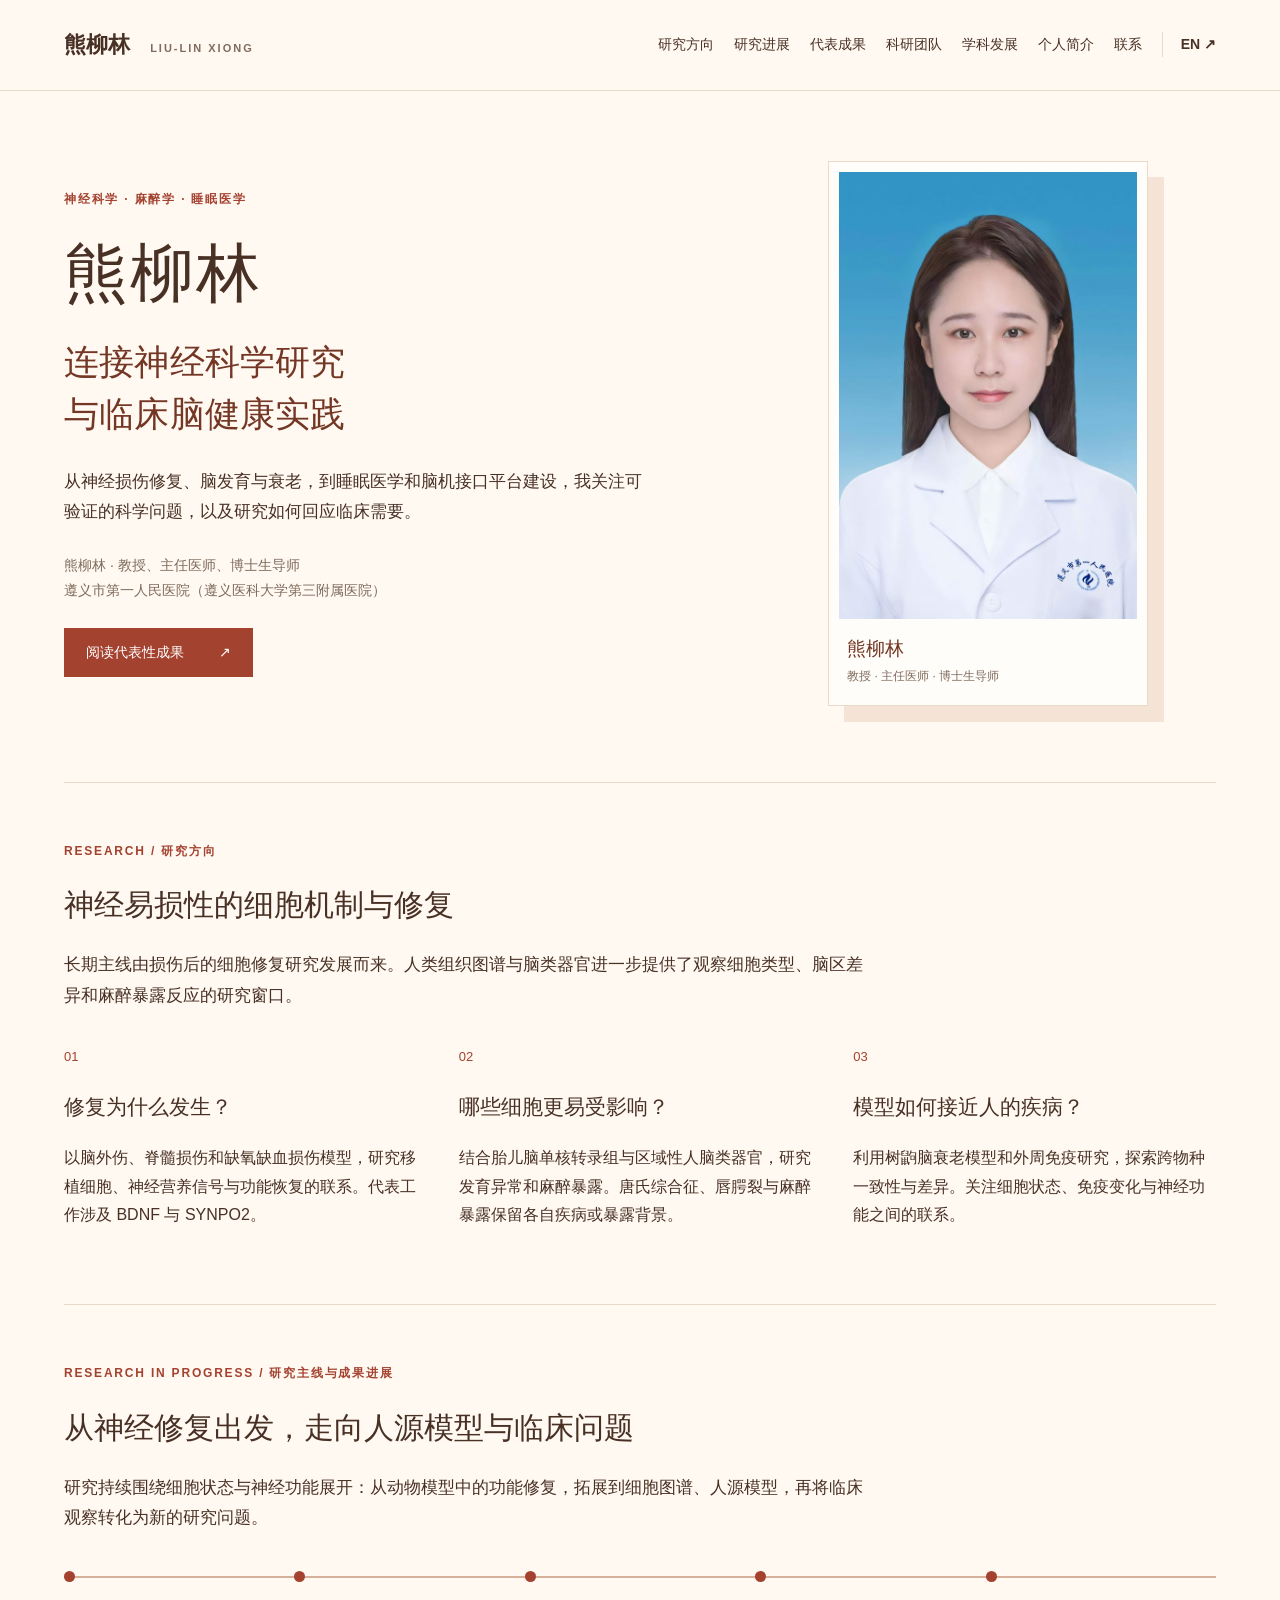
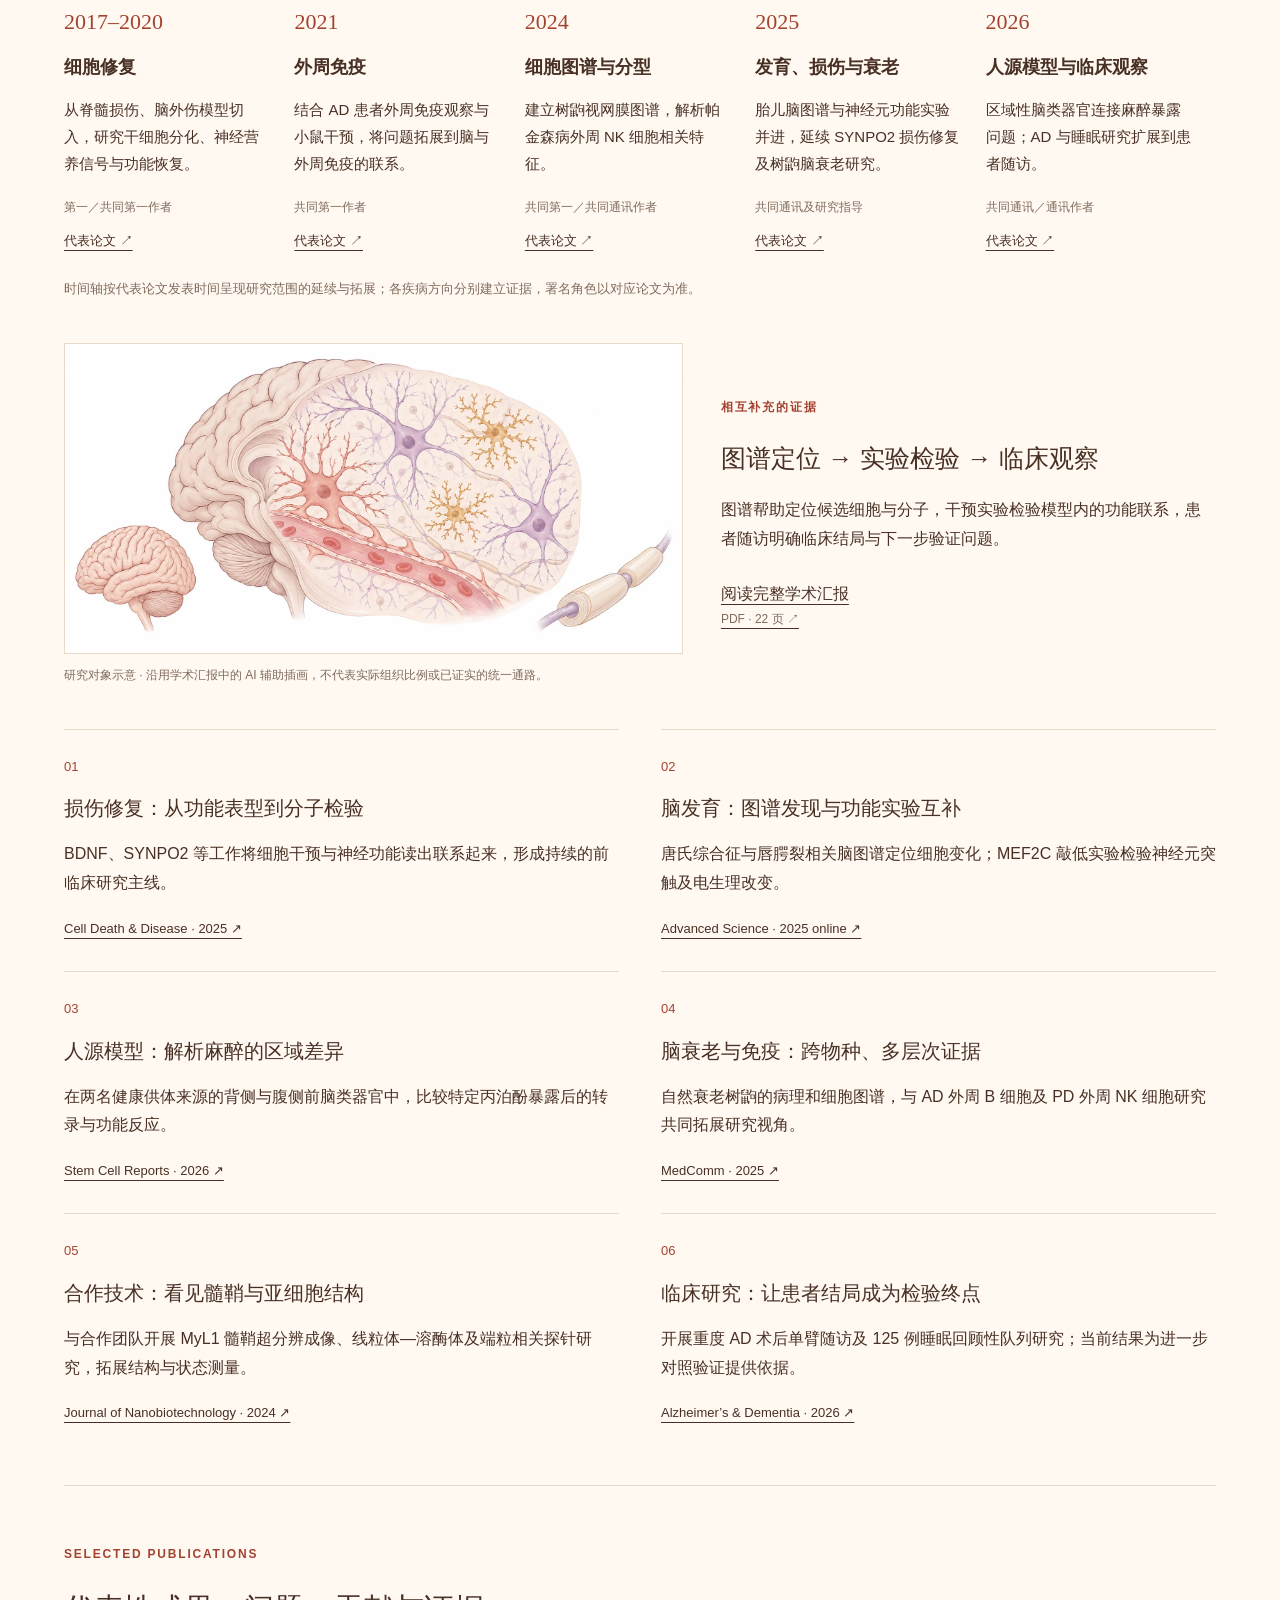
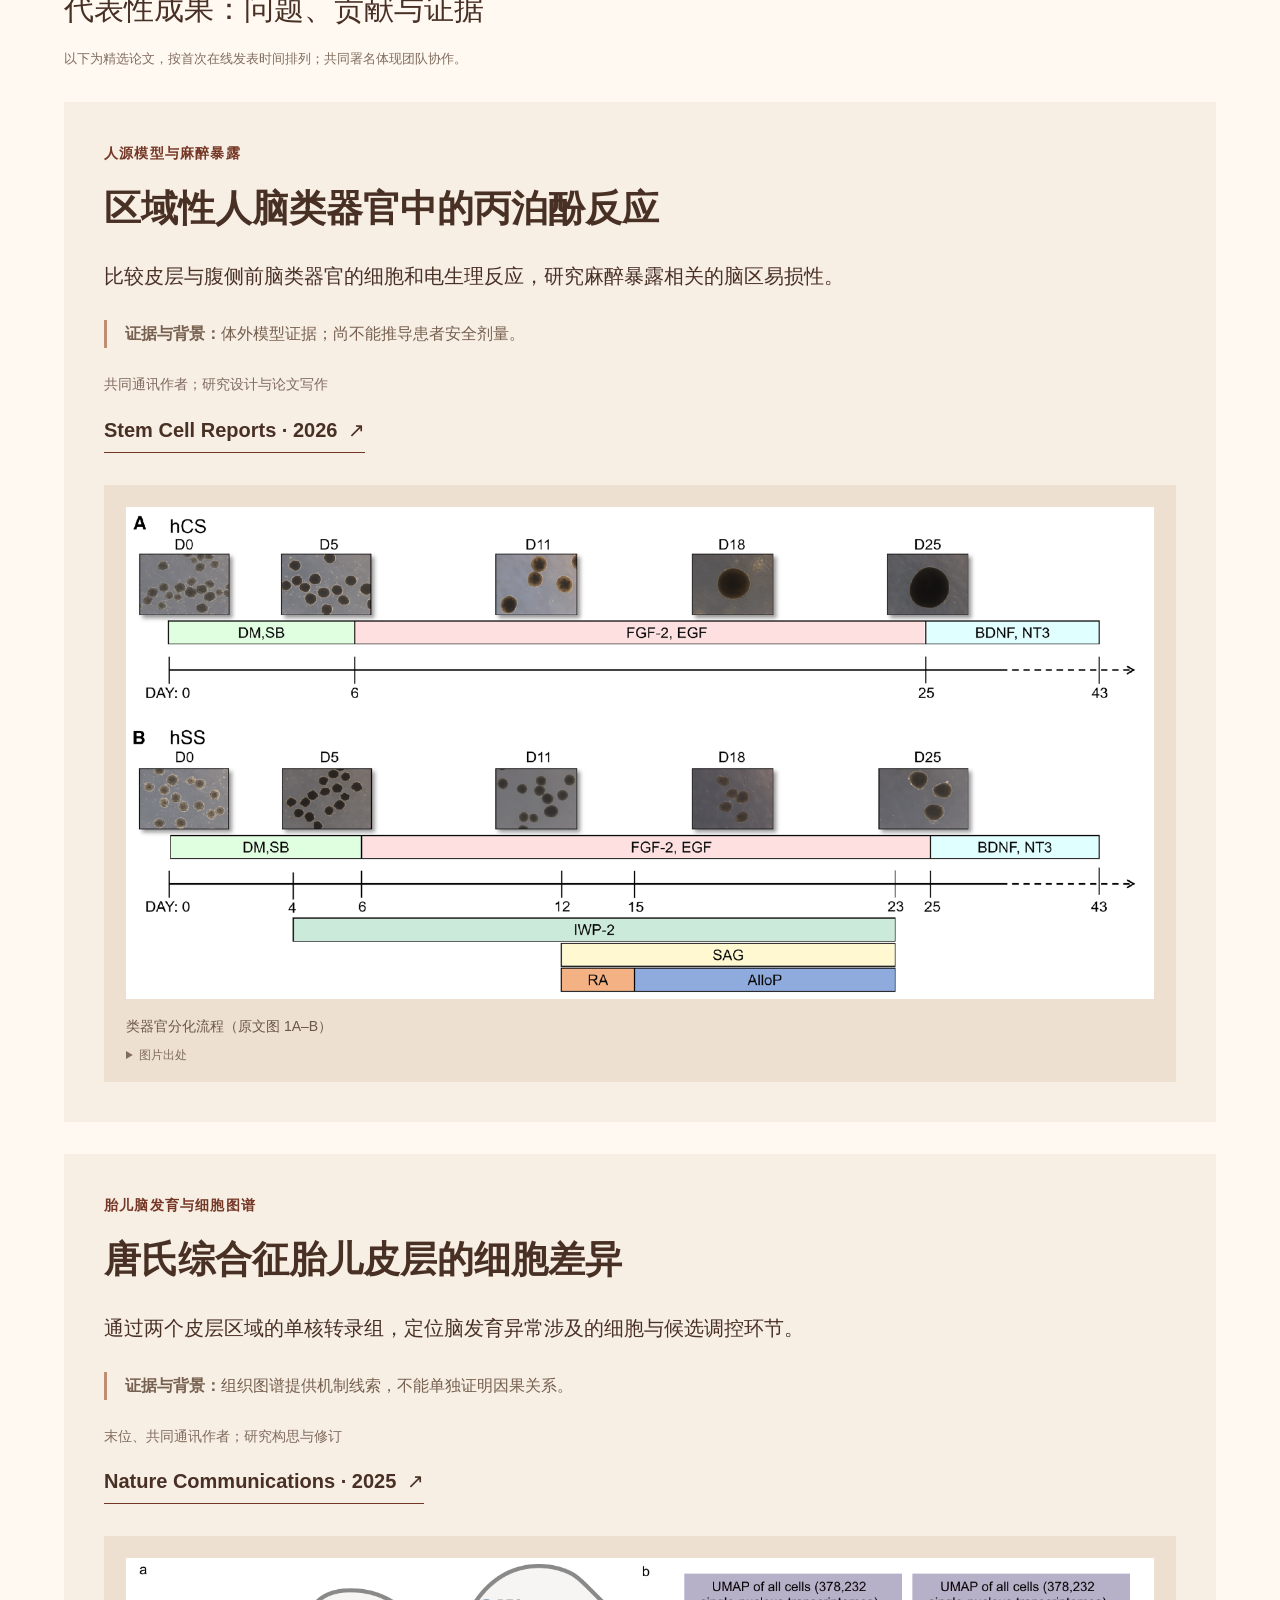
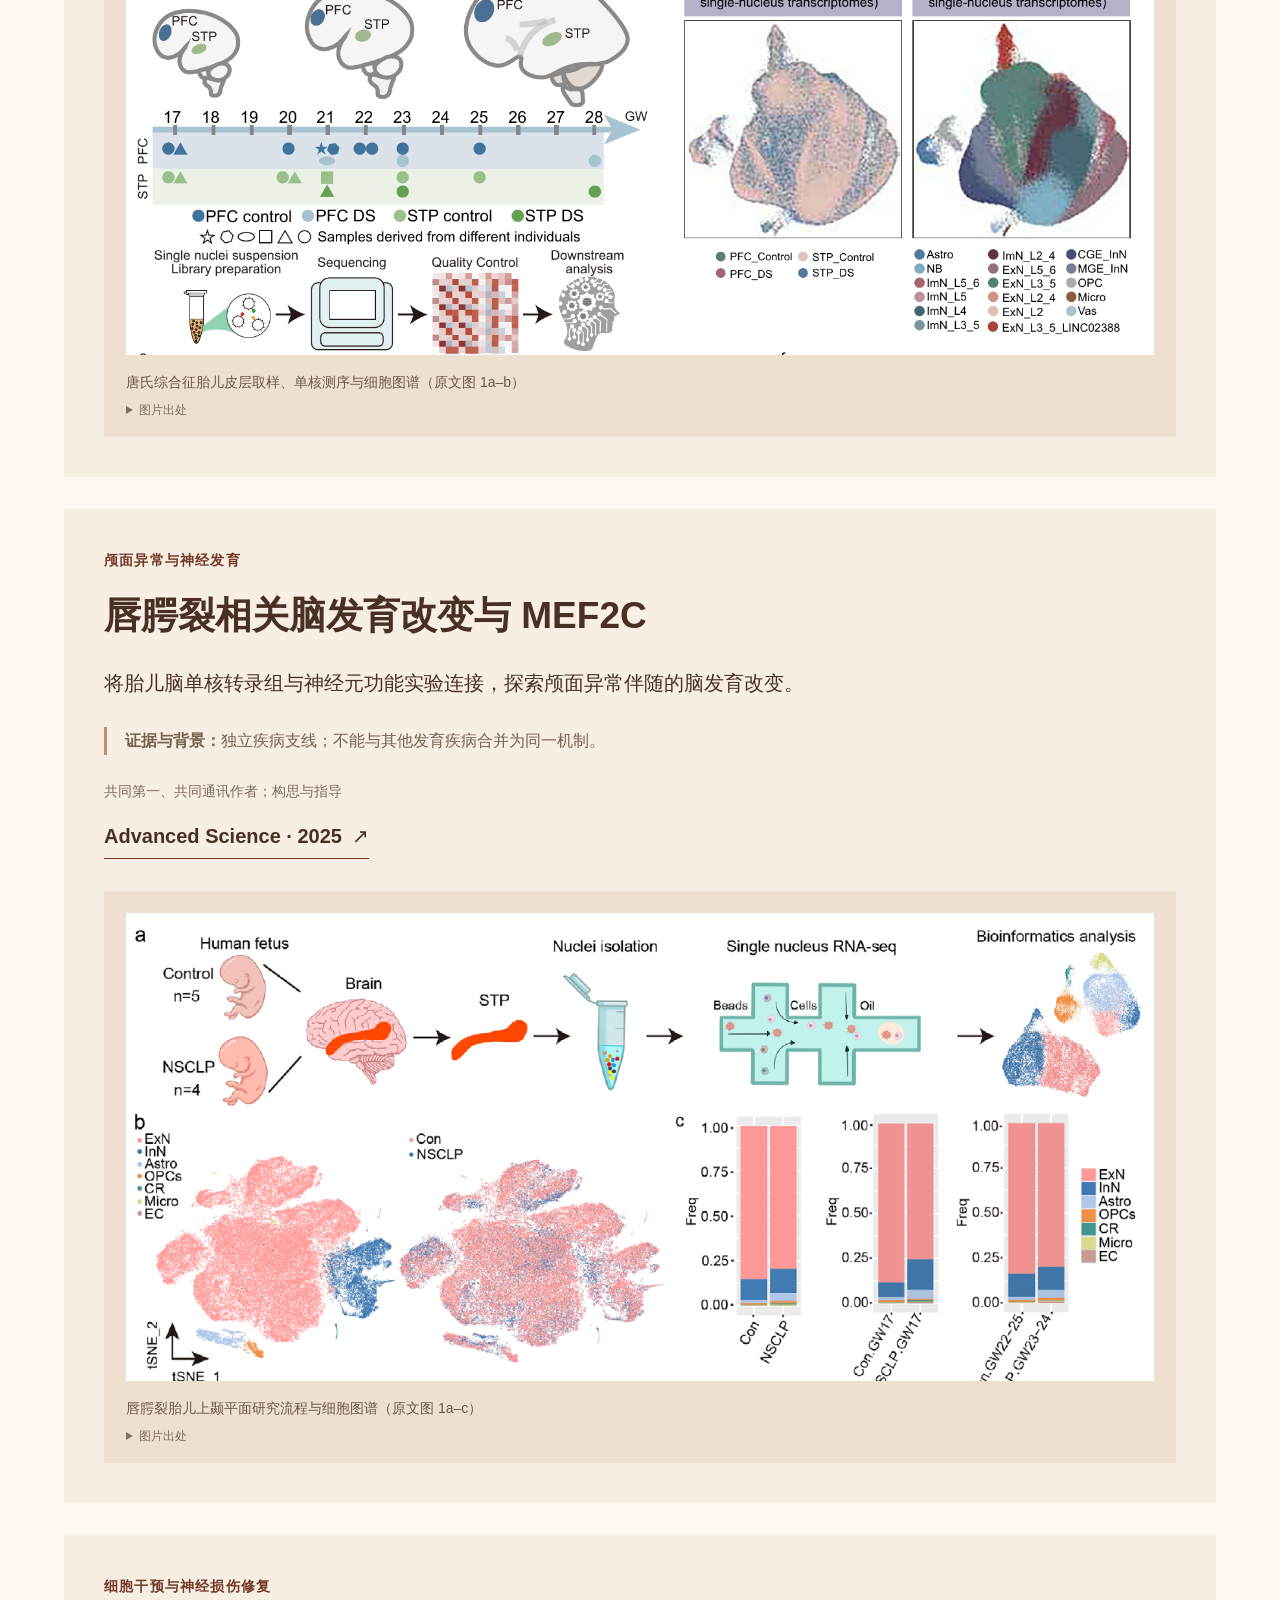
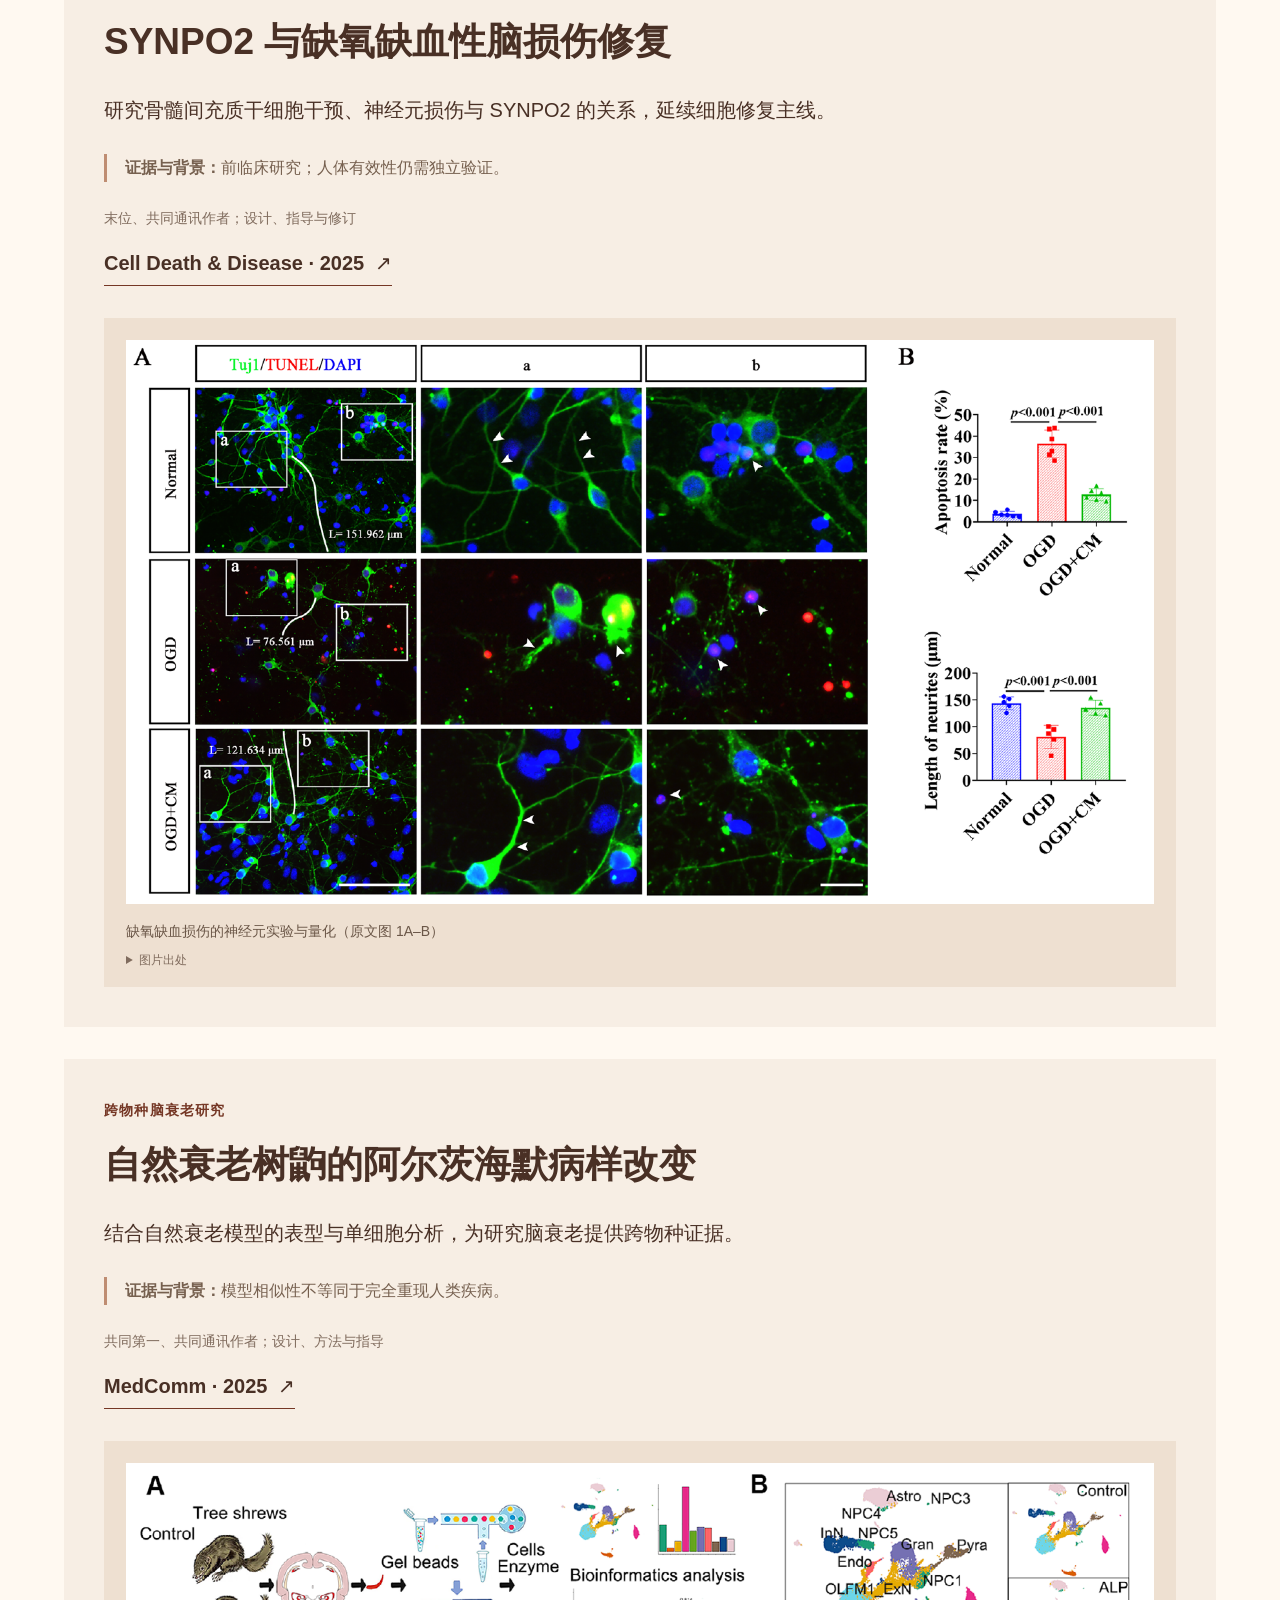
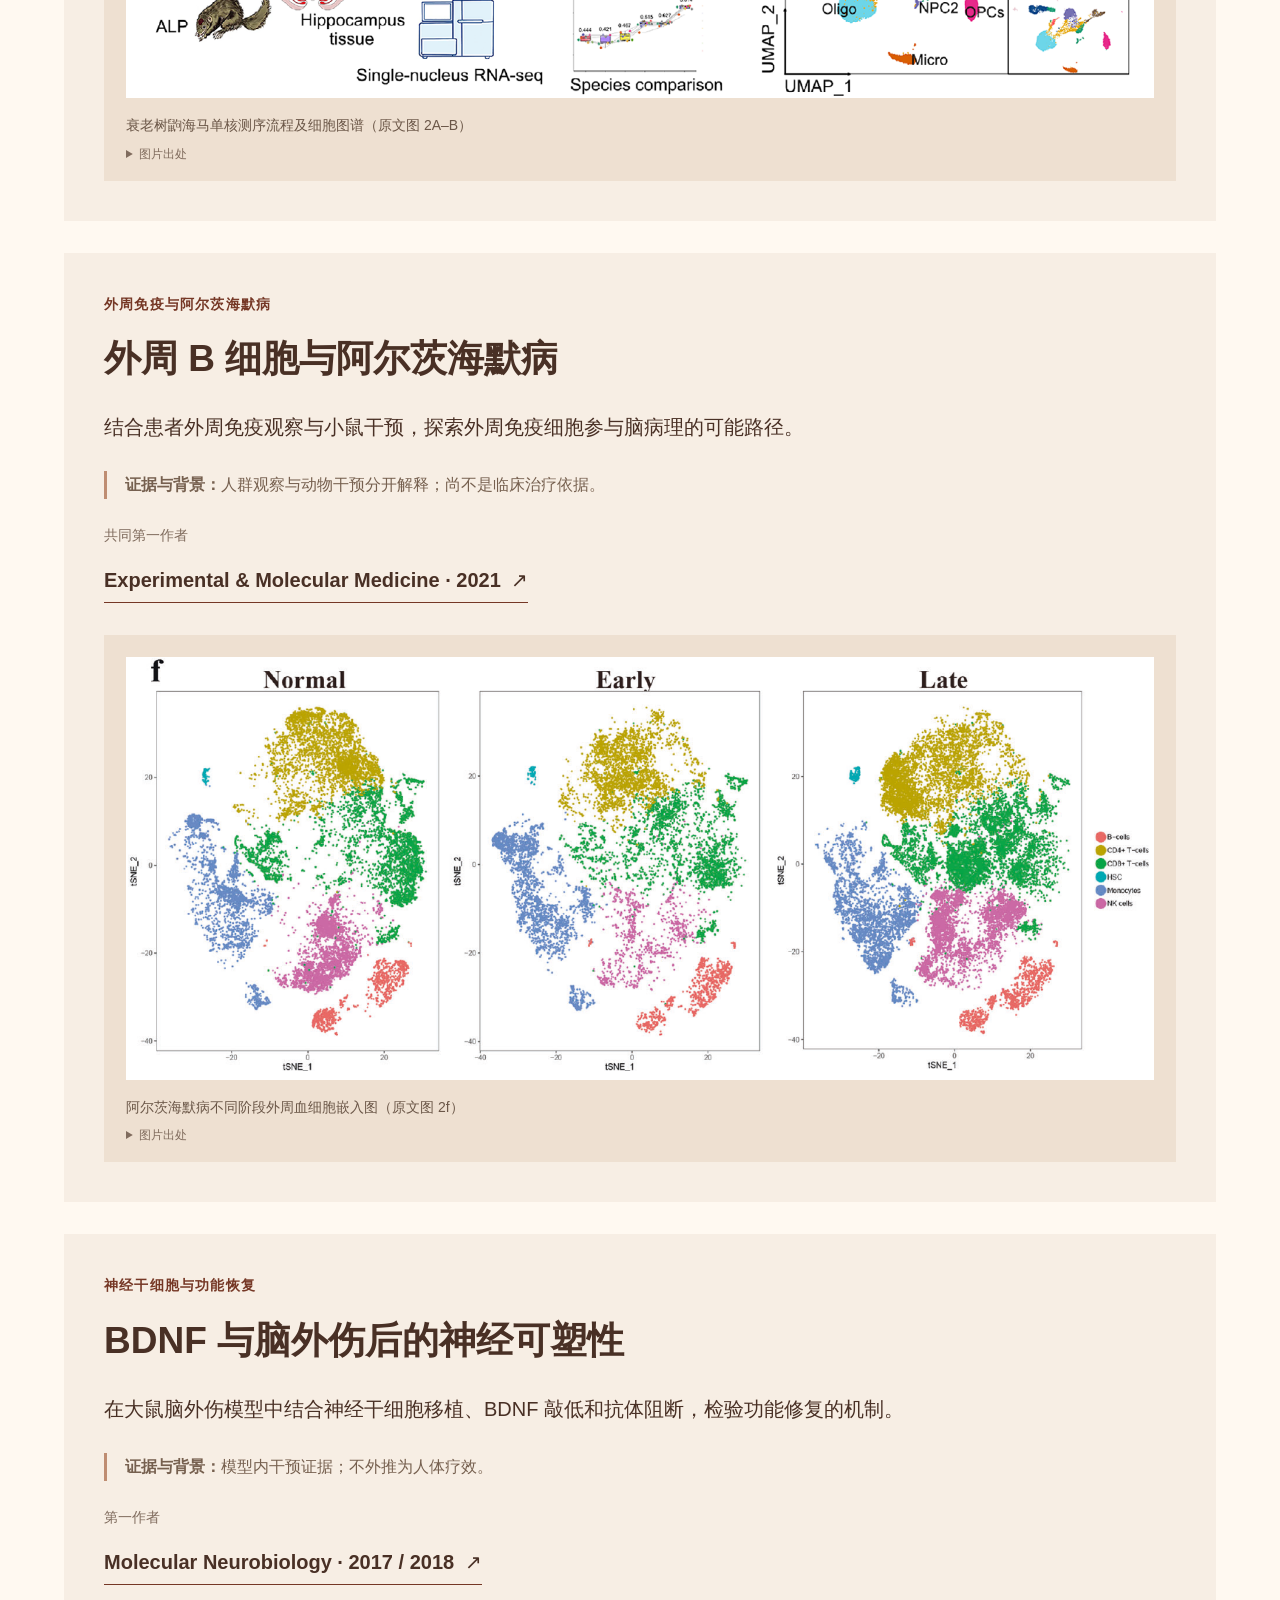
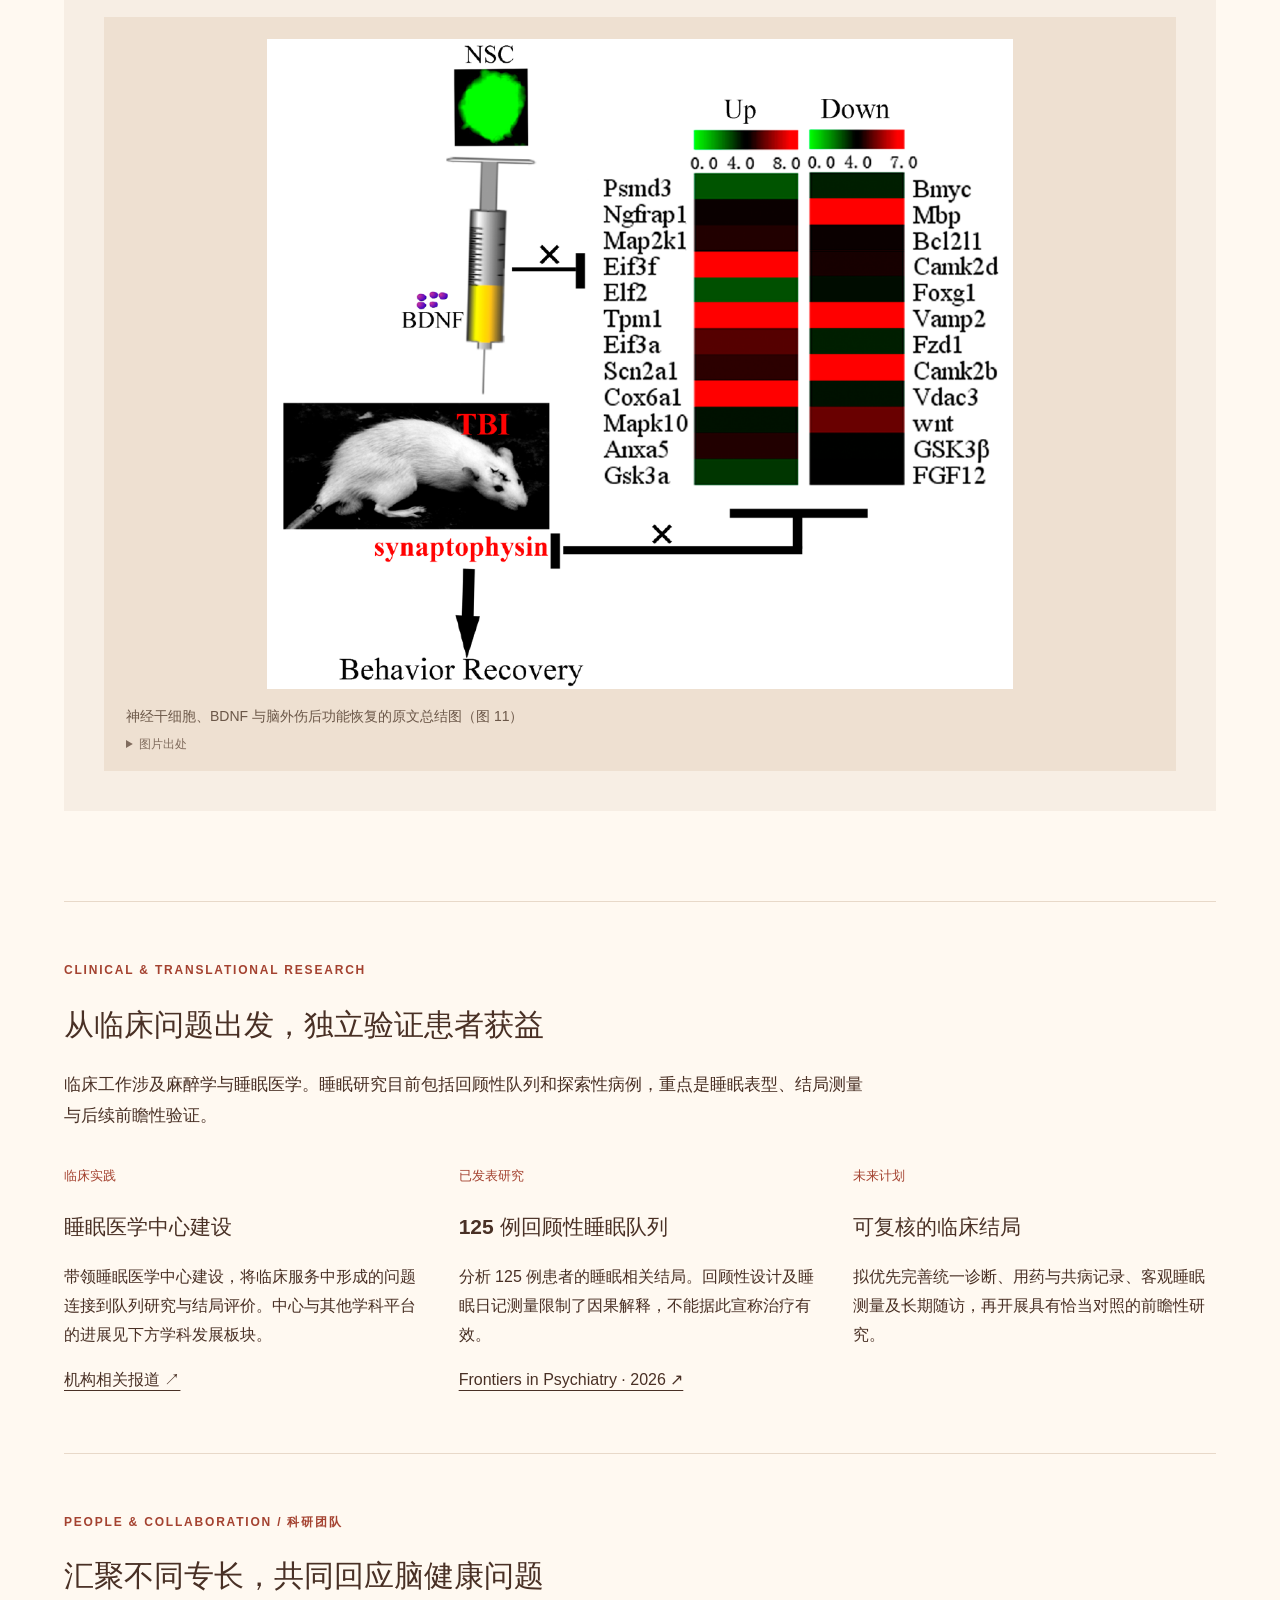
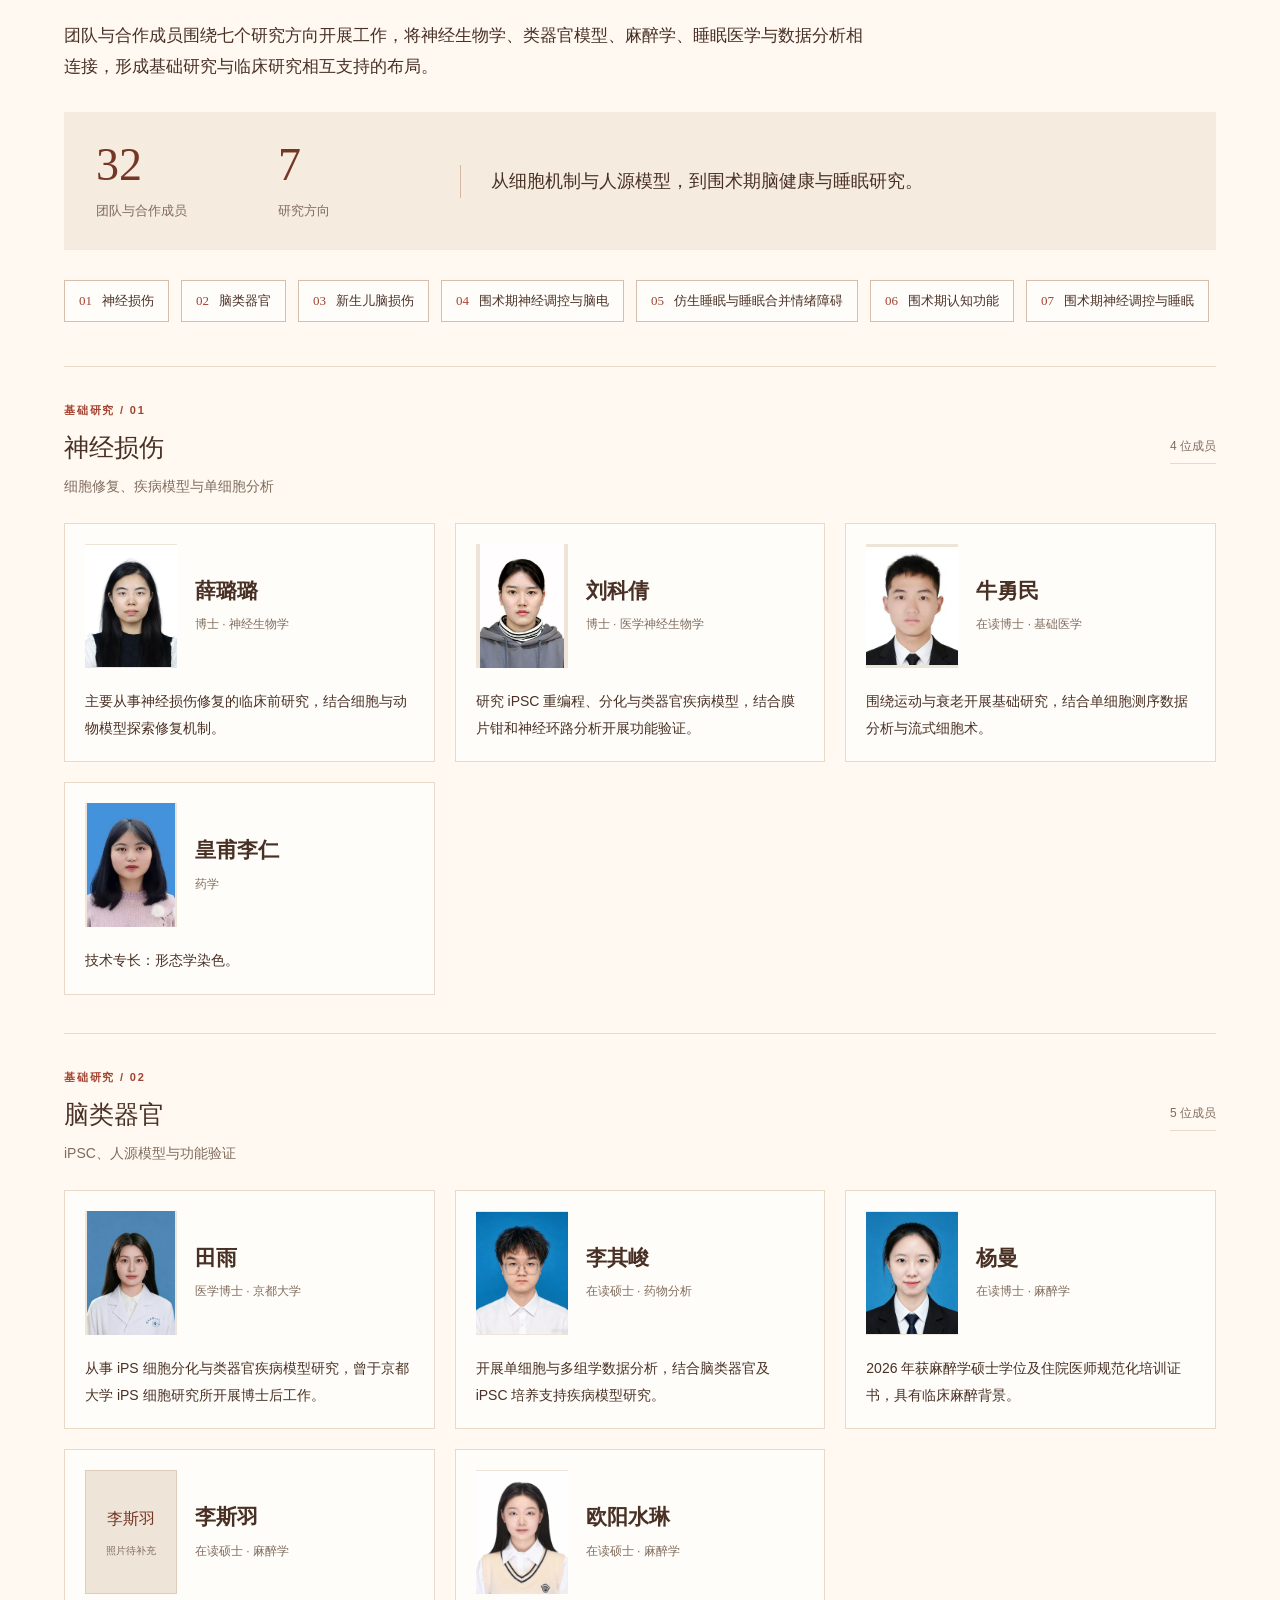
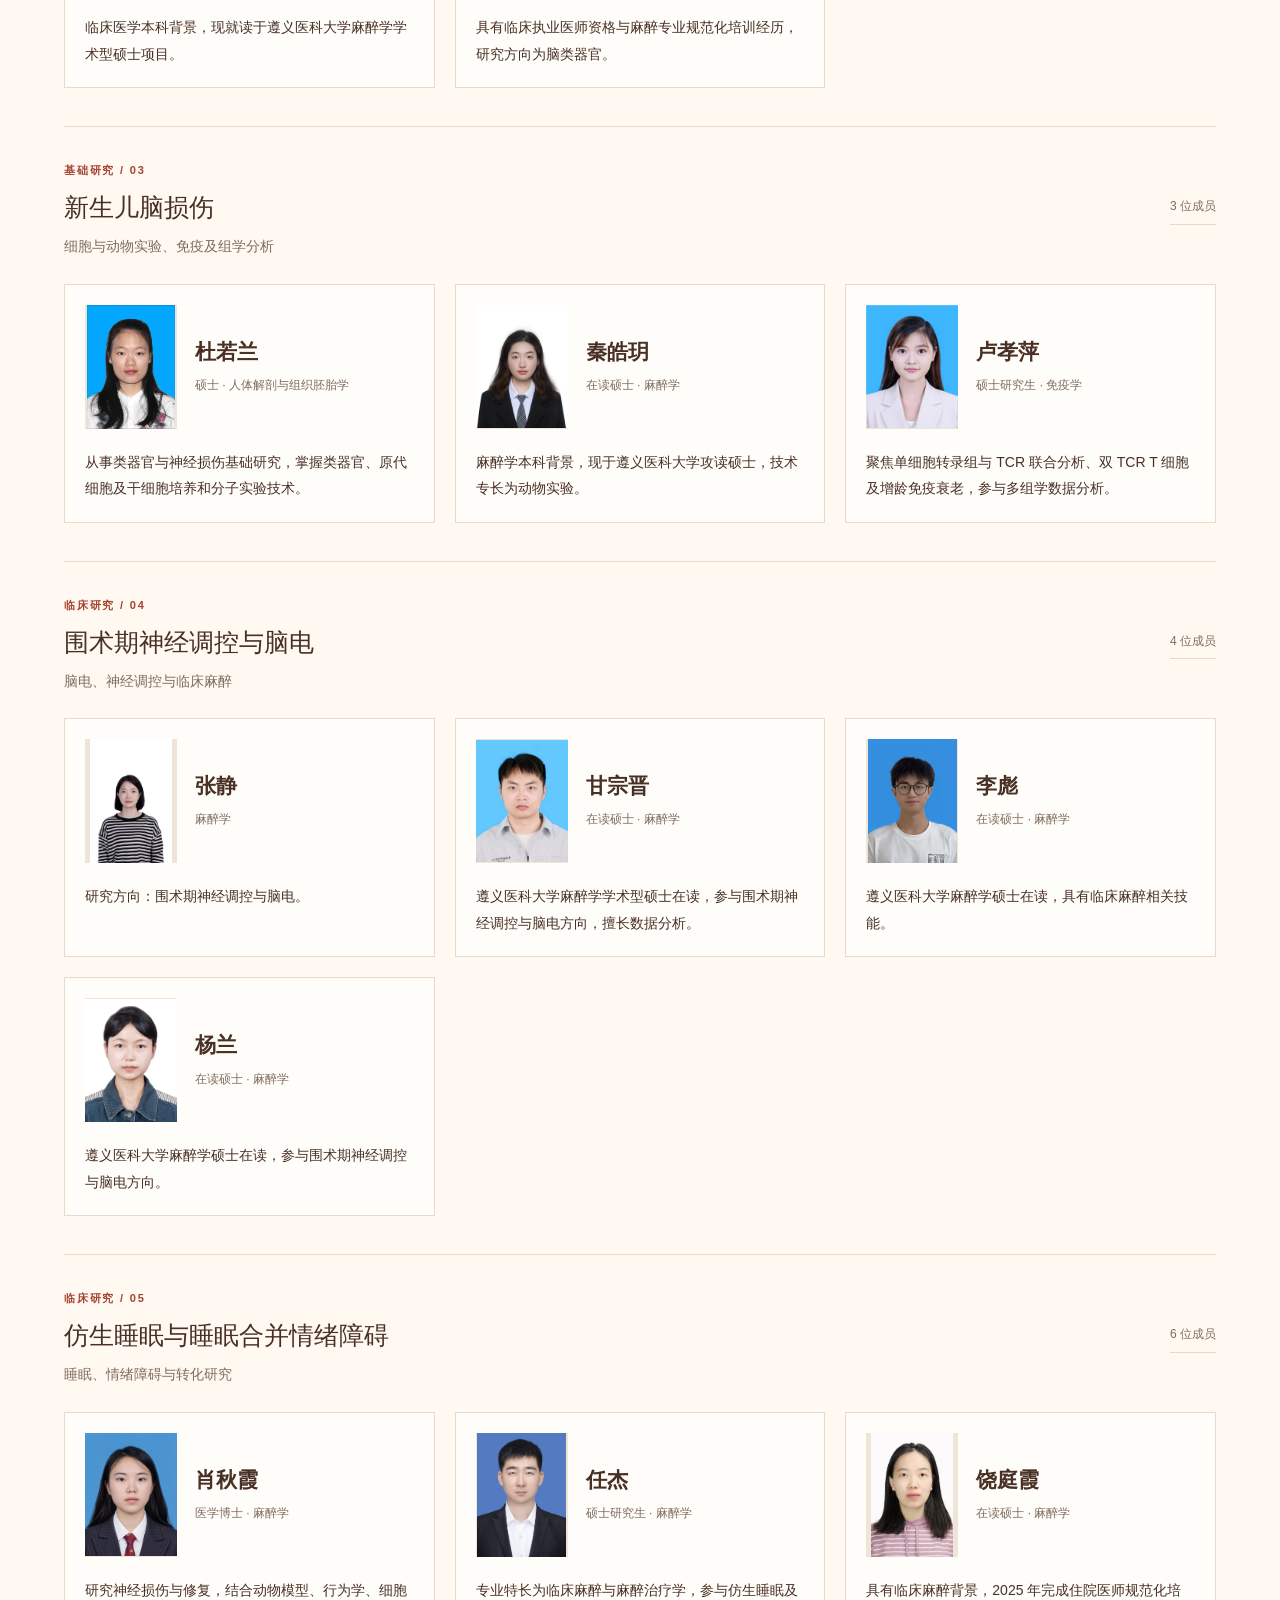
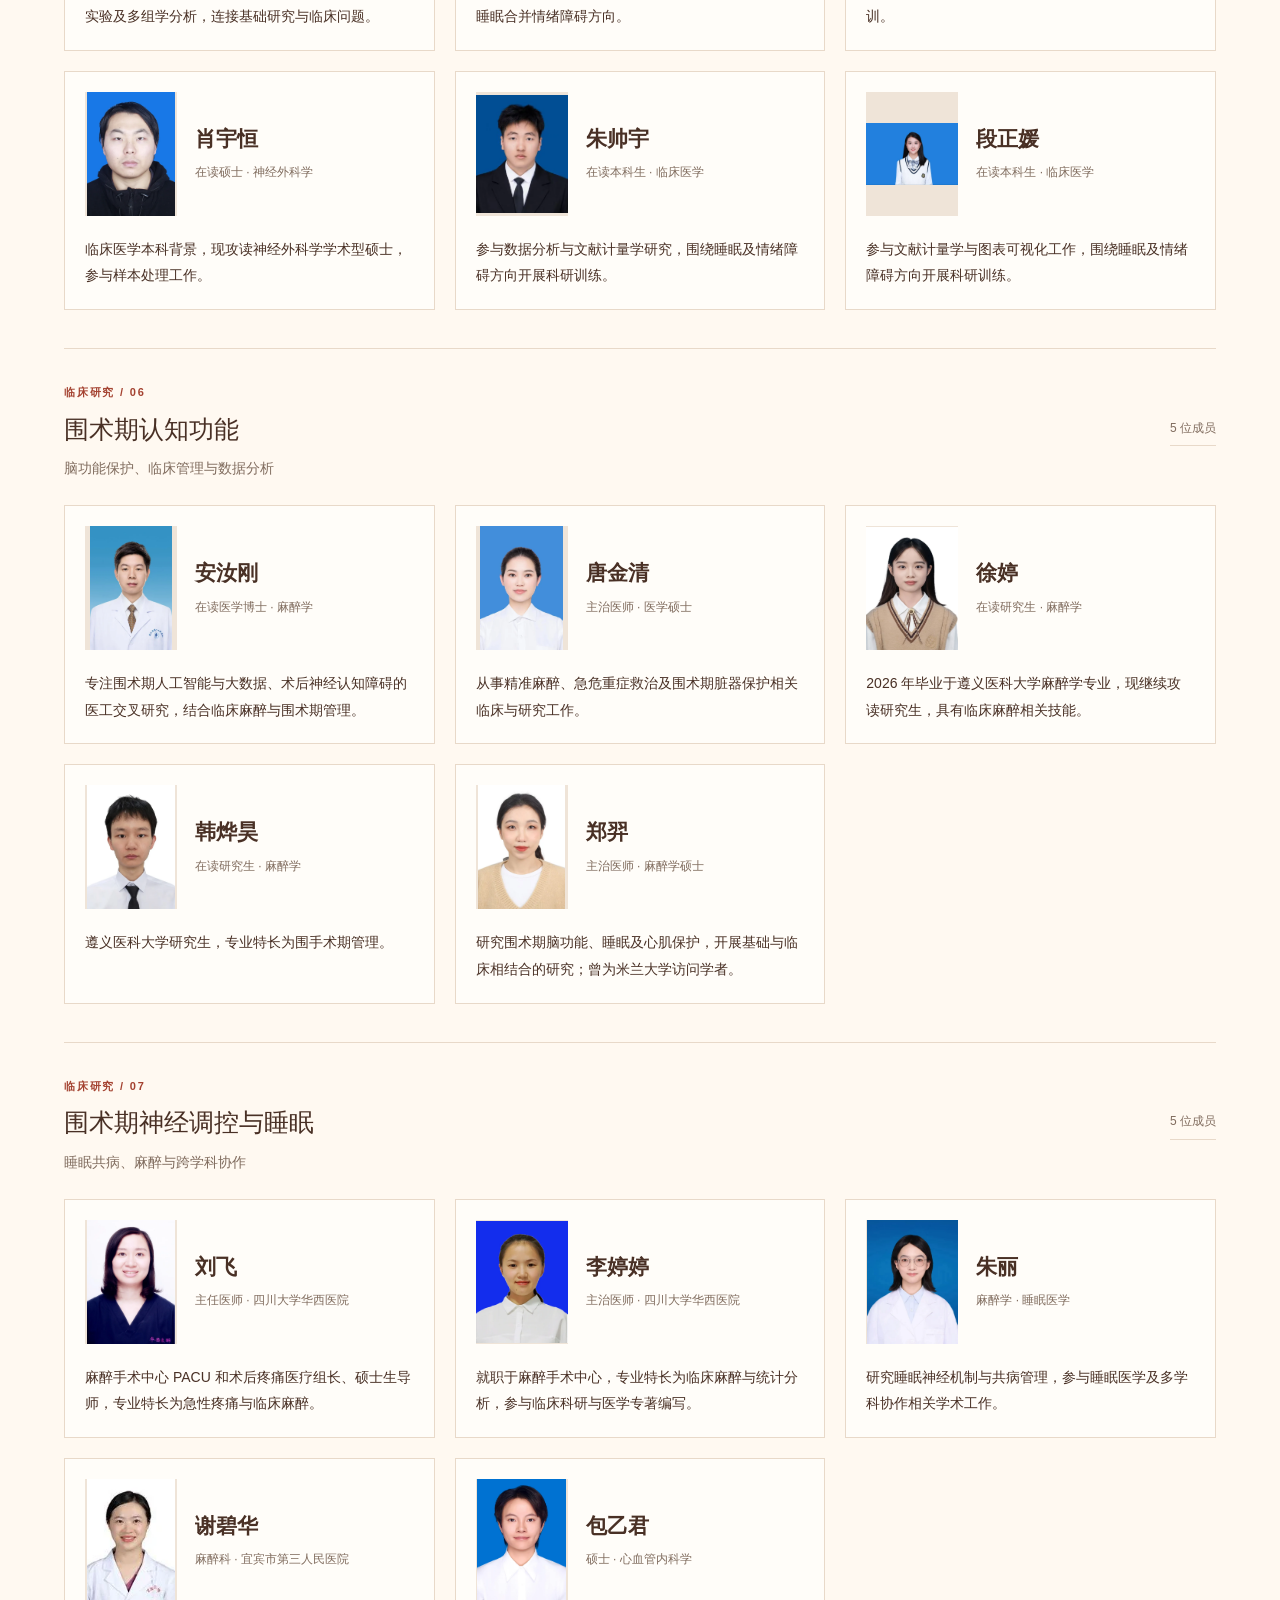
==== commit 22a50a2e: "Add files via upload" ====
--- a/index.html
+++ b/index.html
@@ -1,4 +1,125 @@
-<!doctype html><html lang="zh-CN"><head><meta charset="utf-8"><meta name="viewport" content="width=device-width,initial-scale=1"><title>熊柳林｜神经易损性与修复</title><meta name="description" content="熊柳林｜神经易损性与修复"><link rel="stylesheet" href="./style.css"><link rel="alternate" hreflang="zh-CN" href="./"><link rel="alternate" hreflang="en" href="./en/"></head><body><a class="skip" href="#main">跳至正文</a><header><a class="brand" href="#">熊柳林 <small>LIU-LIN XIONG</small></a><nav aria-label="主导航"><a href="#research">研究方向</a><a href="#progress">研究进展</a><a href="#works">代表成果</a><a href="#discipline">学科发展</a><a href="#profile">个人简介</a><a href="#contact">联系</a><a class="language" href="./en/" lang="en">EN ↗</a></nav></header><main id="main"><section class="hero"><div><p class="eyebrow">神经科学 · 麻醉学 · 睡眠医学</p><h1><span class="person-name">熊柳林</span><span class="hero-mission">连接神经科学研究<br>与临床脑健康实践</span></h1><p class="intro">从神经损伤修复、脑发育与衰老，到睡眠医学和脑机接口平台建设，我关注可验证的科学问题，以及研究如何回应临床需要。</p><p class="affiliation">熊柳林 · 教授、主任医师、博士生导师<br>遵义市第一人民医院（遵义医科大学第三附属医院）</p><a class="button" href="#works">阅读代表性成果 <span>↗</span></a></div><figure class="hero-portrait"><img src="./assets/xiong-liulin-portrait.jpeg" width="1280" height="1920" alt="熊柳林教授肖像" fetchpriority="high"><figcaption><strong>熊柳林</strong><span>教授 · 主任医师 · 博士生导师</span></figcaption></figure></section><section id="research"><p class="eyebrow">RESEARCH / 研究方向</p><h2>神经易损性的细胞机制与修复</h2><p class="lead">长期主线由损伤后的细胞修复研究发展而来。人类组织图谱与脑类器官进一步提供了观察细胞类型、脑区差异和麻醉暴露反应的研究窗口。</p><div class="grid"><article><span class="num">01</span><h3>修复为什么发生？</h3><p>以脑外伤、脊髓损伤和缺氧缺血损伤模型，研究移植细胞、神经营养信号与功能恢复的联系。代表工作涉及 BDNF 与 SYNPO2。</p></article><article><span class="num">02</span><h3>哪些细胞更易受影响？</h3><p>结合胎儿脑单核转录组与区域性人脑类器官，研究发育异常和麻醉暴露。唐氏综合征、唇腭裂与麻醉暴露保留各自疾病或暴露背景。</p></article><article><span class="num">03</span><h3>模型如何接近人的疾病？</h3><p>利用树鼩脑衰老模型和外周免疫研究，探索跨物种一致性与差异。关注细胞状态、免疫变化与神经功能之间的联系。</p></article></div></section><section id="progress"><p class="eyebrow">RESEARCH IN PROGRESS / 研究主线与成果进展</p><h2>从神经修复出发，走向人源模型与临床问题</h2><p class="lead">研究持续围绕细胞状态与神经功能展开：从动物模型中的功能修复，拓展到细胞图谱、人源模型，再将临床观察转化为新的研究问题。</p><ol class="research-path"><li><time>2017–2020</time><h3>细胞修复</h3><p>从脊髓损伤、脑外伤模型切入，研究干细胞分化、神经营养信号与功能恢复。</p><span class="path-role">第一／共同第一作者</span><a href="https://doi.org/10.1007/s12035-017-0551-1">代表论文 ↗</a></li><li><time>2021</time><h3>外周免疫</h3><p>结合 AD 患者外周免疫观察与小鼠干预，将问题拓展到脑与外周免疫的联系。</p><span class="path-role">共同第一作者</span><a href="https://doi.org/10.1038/s12276-021-00714-8">代表论文 ↗</a></li><li><time>2024</time><h3>细胞图谱与分型</h3><p>建立树鼩视网膜图谱，解析帕金森病外周 NK 细胞相关特征。</p><span class="path-role">共同第一／共同通讯作者</span><a href="https://doi.org/10.1038/s41531-024-00790-3">代表论文 ↗</a></li><li><time>2025</time><h3>发育、损伤与衰老</h3><p>胎儿脑图谱与神经元功能实验并进，延续 SYNPO2 损伤修复及树鼩脑衰老研究。</p><span class="path-role">共同通讯及研究指导</span><a href="https://doi.org/10.1038/s41467-025-66109-9">代表论文 ↗</a></li><li><time>2026</time><h3>人源模型与临床观察</h3><p>区域性脑类器官连接麻醉暴露问题；AD 与睡眠研究扩展到患者随访。</p><span class="path-role">共同通讯／通讯作者</span><a href="https://doi.org/10.1016/j.stemcr.2026.102859">代表论文 ↗</a></li></ol><p class="note">时间轴按代表论文发表时间呈现研究范围的延续与拓展；各疾病方向分别建立证据，署名角色以对应论文为准。</p><div class="research-overview"><figure><img src="./assets/research-context.webp" width="1774" height="887" loading="lazy" alt="脑组织、神经元、胶质细胞、微血管和髓鞘的研究对象示意"><figcaption>研究对象示意 · 沿用学术汇报中的 AI 辅助插画，不代表实际组织比例或已证实的统一通路。</figcaption></figure><div><p class="eyebrow">相互补充的证据</p><h3>图谱定位 → 实验检验 → 临床观察</h3><p>图谱帮助定位候选细胞与分子，干预实验检验模型内的功能联系，患者随访明确临床结局与下一步验证问题。</p><a class="text-link" href="./assets/research-presentation.pdf">阅读完整学术汇报 <span>PDF · 22 页 ↗</span></a></div></div><div class="results-grid"><article><span class="num">01</span><h3>损伤修复：从功能表型到分子检验</h3><p>BDNF、SYNPO2 等工作将细胞干预与神经功能读出联系起来，形成持续的前临床研究主线。</p><a href="https://doi.org/10.1038/s41419-025-07439-w">Cell Death & Disease · 2025 ↗</a></article><article><span class="num">02</span><h3>脑发育：图谱发现与功能实验互补</h3><p>唐氏综合征与唇腭裂相关脑图谱定位细胞变化；MEF2C 敲低实验检验神经元突触及电生理改变。</p><a href="https://doi.org/10.1002/advs.202504191">Advanced Science · 2025 online ↗</a></article><article><span class="num">03</span><h3>人源模型：解析麻醉的区域差异</h3><p>在两名健康供体来源的背侧与腹侧前脑类器官中，比较特定丙泊酚暴露后的转录与功能反应。</p><a href="https://doi.org/10.1016/j.stemcr.2026.102859">Stem Cell Reports · 2026 ↗</a></article><article><span class="num">04</span><h3>脑衰老与免疫：跨物种、多层次证据</h3><p>自然衰老树鼩的病理和细胞图谱，与 AD 外周 B 细胞及 PD 外周 NK 细胞研究共同拓展研究视角。</p><a href="https://doi.org/10.1002/mco2.70114">MedComm · 2025 ↗</a></article><article><span class="num">05</span><h3>合作技术：看见髓鞘与亚细胞结构</h3><p>与合作团队开展 MyL1 髓鞘超分辨成像、线粒体—溶酶体及端粒相关探针研究，拓展结构与状态测量。</p><a href="https://doi.org/10.1186/s12951-024-02377-9">Journal of Nanobiotechnology · 2024 ↗</a></article><article><span class="num">06</span><h3>临床研究：让患者结局成为检验终点</h3><p>开展重度 AD 术后单臂随访及 125 例睡眠回顾性队列研究；当前结果为进一步对照验证提供依据。</p><a href="https://doi.org/10.1002/alz.71150">Alzheimer’s & Dementia · 2026 ↗</a></article></div></section><section id="works"><p class="eyebrow">SELECTED PUBLICATIONS</p><h2>代表性成果：问题、贡献与证据</h2><p class="note">以下为精选论文，按首次在线发表时间排列；共同署名体现团队协作。</p><article class="work research-story" id="paper-1"><div class="work-copy"><p class="story-theme">人源模型与麻醉暴露</p><h3>区域性人脑类器官中的丙泊酚反应</h3><p class="story-findings">比较皮层与腹侧前脑类器官的细胞和电生理反应，研究麻醉暴露相关的脑区易损性。</p><p class="evidence-callout"><strong>证据与背景：</strong>体外模型证据；尚不能推导患者安全剂量。</p><p class="meta story-role">共同通讯作者；研究设计与论文写作</p><a class="journal-link" href="https://doi.org/10.1016/j.stemcr.2026.102859">Stem Cell Reports · 2026 <span aria-hidden="true">↗</span></a></div><figure class="paper-figure"><a class="figure-image" href="./assets/publications/organoid-figure-1ab.png" target="_blank" rel="noopener" aria-label="类器官分化流程（原文图 1A–B） — 查看大图"><img src="./assets/publications/organoid-figure-1ab.png" width="1661" height="796" alt="类器官分化流程（原文图 1A–B）" loading="lazy"></a><figcaption><span class="figure-label">类器官分化流程（原文图 1A–B）</span><details class="figure-credit"><summary>图片出处</summary><p>She et al., Stem Cell Reports (2026), Fig. 1A–B; original panels cropped; © The Authors; CC BY 4.0. <a href="https://doi.org/10.1016/j.stemcr.2026.102859">原始论文</a> · <a href="https://creativecommons.org/licenses/by/4.0/">复用许可</a></p></details></figcaption></figure></article><article class="work research-story" id="paper-2"><div class="work-copy"><p class="story-theme">胎儿脑发育与细胞图谱</p><h3>唐氏综合征胎儿皮层的细胞差异</h3><p class="story-findings">通过两个皮层区域的单核转录组，定位脑发育异常涉及的细胞与候选调控环节。</p><p class="evidence-callout"><strong>证据与背景：</strong>组织图谱提供机制线索，不能单独证明因果关系。</p><p class="meta story-role">末位、共同通讯作者；研究构思与修订</p><a class="journal-link" href="https://doi.org/10.1038/s41467-025-66109-9">Nature Communications · 2025 <span aria-hidden="true">↗</span></a></div><figure class="paper-figure"><a class="figure-image" href="./assets/publications/down-syndrome-figure-1ab.png" target="_blank" rel="noopener" aria-label="唐氏综合征胎儿皮层取样、单核测序与细胞图谱（原文图 1a–b） — 查看大图"><img src="./assets/publications/down-syndrome-figure-1ab.png" width="1587" height="612" alt="唐氏综合征胎儿皮层取样、单核测序与细胞图谱（原文图 1a–b）" loading="lazy"></a><figcaption><span class="figure-label">唐氏综合征胎儿皮层取样、单核测序与细胞图谱（原文图 1a–b）</span><details class="figure-credit"><summary>图片出处</summary><p>Niu et al., Nature Communications (2025), Fig. 1a–b; original panels cropped; © The Authors; CC BY 4.0. <a href="https://doi.org/10.1038/s41467-025-66109-9">原始论文</a> · <a href="https://creativecommons.org/licenses/by/4.0/">复用许可</a></p></details></figcaption></figure></article><article class="work research-story" id="paper-3"><div class="work-copy"><p class="story-theme">颅面异常与神经发育</p><h3>唇腭裂相关脑发育改变与 MEF2C</h3><p class="story-findings">将胎儿脑单核转录组与神经元功能实验连接，探索颅面异常伴随的脑发育改变。</p><p class="evidence-callout"><strong>证据与背景：</strong>独立疾病支线；不能与其他发育疾病合并为同一机制。</p><p class="meta story-role">共同第一、共同通讯作者；构思与指导</p><a class="journal-link" href="https://doi.org/10.1002/advs.202504191">Advanced Science · 2025 <span aria-hidden="true">↗</span></a></div><figure class="paper-figure"><a class="figure-image" href="./assets/publications/cleft-figure-1abc.png" target="_blank" rel="noopener" aria-label="唇腭裂胎儿上颞平面研究流程与细胞图谱（原文图 1a–c） — 查看大图"><img src="./assets/publications/cleft-figure-1abc.png" width="1355" height="616" alt="唇腭裂胎儿上颞平面研究流程与细胞图谱（原文图 1a–c）" loading="lazy"></a><figcaption><span class="figure-label">唇腭裂胎儿上颞平面研究流程与细胞图谱（原文图 1a–c）</span><details class="figure-credit"><summary>图片出处</summary><p>Xiong et al., Advanced Science (2025), Fig. 1a–c; original panels cropped; © The Authors; CC BY. <a href="https://doi.org/10.1002/advs.202504191">原始论文</a> · <a href="https://creativecommons.org/licenses/by/4.0/">复用许可</a></p></details></figcaption></figure></article><article class="work research-story" id="paper-4"><div class="work-copy"><p class="story-theme">细胞干预与神经损伤修复</p><h3>SYNPO2 与缺氧缺血性脑损伤修复</h3><p class="story-findings">研究骨髓间充质干细胞干预、神经元损伤与 SYNPO2 的关系，延续细胞修复主线。</p><p class="evidence-callout"><strong>证据与背景：</strong>前临床研究；人体有效性仍需独立验证。</p><p class="meta story-role">末位、共同通讯作者；设计、指导与修订</p><a class="journal-link" href="https://doi.org/10.1038/s41419-025-07439-w">Cell Death & Disease · 2025 <span aria-hidden="true">↗</span></a></div><figure class="paper-figure"><a class="figure-image" href="./assets/publications/synpo2-figure-1ab.png" target="_blank" rel="noopener" aria-label="缺氧缺血损伤的神经元实验与量化（原文图 1A–B） — 查看大图"><img src="./assets/publications/synpo2-figure-1ab.png" width="1591" height="874" alt="缺氧缺血损伤的神经元实验与量化（原文图 1A–B）" loading="lazy"></a><figcaption><span class="figure-label">缺氧缺血损伤的神经元实验与量化（原文图 1A–B）</span><details class="figure-credit"><summary>图片出处</summary><p>Xue et al., Cell Death &amp; Disease (2025), Fig. 1A–B; original panels cropped; © The Authors; CC BY 4.0. <a href="https://doi.org/10.1038/s41419-025-07439-w">原始论文</a> · <a href="https://creativecommons.org/licenses/by/4.0/">复用许可</a></p></details></figcaption></figure></article><article class="work research-story" id="paper-5"><div class="work-copy"><p class="story-theme">跨物种脑衰老研究</p><h3>自然衰老树鼩的阿尔茨海默病样改变</h3><p class="story-findings">结合自然衰老模型的表型与单细胞分析，为研究脑衰老提供跨物种证据。</p><p class="evidence-callout"><strong>证据与背景：</strong>模型相似性不等同于完全重现人类疾病。</p><p class="meta story-role">共同第一、共同通讯作者；设计、方法与指导</p><a class="journal-link" href="https://doi.org/10.1002/mco2.70114">MedComm · 2025 <span aria-hidden="true">↗</span></a></div><figure class="paper-figure"><a class="figure-image" href="./assets/publications/tree-shrew-figure-2ab.png" target="_blank" rel="noopener" aria-label="衰老树鼩海马单核测序流程及细胞图谱（原文图 2A–B） — 查看大图"><img src="./assets/publications/tree-shrew-figure-2ab.png" width="1533" height="350" alt="衰老树鼩海马单核测序流程及细胞图谱（原文图 2A–B）" loading="lazy"></a><figcaption><span class="figure-label">衰老树鼩海马单核测序流程及细胞图谱（原文图 2A–B）</span><details class="figure-credit"><summary>图片出处</summary><p>Xiong et al., MedComm (2025), Fig. 2A–B; original panels cropped; © The Authors; CC BY. <a href="https://doi.org/10.1002/mco2.70114">原始论文</a> · <a href="https://creativecommons.org/licenses/by/4.0/">复用许可</a></p></details></figcaption></figure></article><article class="work research-story" id="paper-6"><div class="work-copy"><p class="story-theme">外周免疫与阿尔茨海默病</p><h3>外周 B 细胞与阿尔茨海默病</h3><p class="story-findings">结合患者外周免疫观察与小鼠干预，探索外周免疫细胞参与脑病理的可能路径。</p><p class="evidence-callout"><strong>证据与背景：</strong>人群观察与动物干预分开解释；尚不是临床治疗依据。</p><p class="meta story-role">共同第一作者</p><a class="journal-link" href="https://doi.org/10.1038/s12276-021-00714-8">Experimental & Molecular Medicine · 2021 <span aria-hidden="true">↗</span></a></div><figure class="paper-figure"><a class="figure-image" href="./assets/publications/ad-bcells-figure-2f.png" target="_blank" rel="noopener" aria-label="阿尔茨海默病不同阶段外周血细胞嵌入图（原文图 2f） — 查看大图"><img src="./assets/publications/ad-bcells-figure-2f.png" width="1391" height="572" alt="阿尔茨海默病不同阶段外周血细胞嵌入图（原文图 2f）" loading="lazy"></a><figcaption><span class="figure-label">阿尔茨海默病不同阶段外周血细胞嵌入图（原文图 2f）</span><details class="figure-credit"><summary>图片出处</summary><p>Xiong et al., Experimental &amp; Molecular Medicine (2021), Fig. 2f; original panels cropped; © The Authors; CC BY 4.0. <a href="https://doi.org/10.1038/s12276-021-00714-8">原始论文</a> · <a href="https://creativecommons.org/licenses/by/4.0/">复用许可</a></p></details></figcaption></figure></article><article class="work research-story" id="paper-7"><div class="work-copy"><p class="story-theme">神经干细胞与功能恢复</p><h3>BDNF 与脑外伤后的神经可塑性</h3><p class="story-findings">在大鼠脑外伤模型中结合神经干细胞移植、BDNF 敲低和抗体阻断，检验功能修复的机制。</p><p class="evidence-callout"><strong>证据与背景：</strong>模型内干预证据；不外推为人体疗效。</p><p class="meta story-role">第一作者</p><a class="journal-link" href="https://doi.org/10.1007/s12035-017-0551-1">Molecular Neurobiology · 2017 / 2018 <span aria-hidden="true">↗</span></a></div><figure class="paper-figure"><a class="figure-image" href="./assets/publications/tbi-figure-11.png" target="_blank" rel="noopener" aria-label="神经干细胞、BDNF 与脑外伤后功能恢复的原文总结图（图 11） — 查看大图"><img src="./assets/publications/tbi-figure-11.png" width="1071" height="933" alt="神经干细胞、BDNF 与脑外伤后功能恢复的原文总结图（图 11）" loading="lazy"></a><figcaption><span class="figure-label">神经干细胞、BDNF 与脑外伤后功能恢复的原文总结图（图 11）</span><details class="figure-credit"><summary>图片出处</summary><p>Xiong et al., Molecular Neurobiology, Fig. 11; © Springer Science+Business Media New York (2017). <a href="https://doi.org/10.1007/s12035-017-0551-1">原始论文</a></p></details></figcaption></figure></article></section><section id="clinical"><p class="eyebrow">CLINICAL & TRANSLATIONAL RESEARCH</p><h2>从临床问题出发，独立验证患者获益</h2><p class="lead">临床工作涉及麻醉学与睡眠医学。睡眠研究目前包括回顾性队列和探索性病例，重点是睡眠表型、结局测量与后续前瞻性验证。</p><div class="grid"><article><span class="num">临床实践</span><h3>睡眠医学中心建设</h3><p>带领睡眠医学中心建设，将临床服务中形成的问题连接到队列研究与结局评价。中心与其他学科平台的进展见下方学科发展板块。</p><a href="https://szb.eyesnews.cn/pc/cont/202504/08/content_149516.html">机构相关报道 ↗</a></article><article><span class="num">已发表研究</span><h3>125 例回顾性睡眠队列</h3><p>分析 125 例患者的睡眠相关结局。回顾性设计及睡眠日记测量限制了因果解释，不能据此宣称治疗有效。</p><a href="https://doi.org/10.3389/fpsyt.2026.1761386">Frontiers in Psychiatry · 2026 ↗</a></article><article><span class="num">未来计划</span><h3>可复核的临床结局</h3><p>拟优先完善统一诊断、用药与共病记录、客观睡眠测量及长期随访，再开展具有恰当对照的前瞻性研究。</p></article></div></section><section id="discipline"><p class="eyebrow">DISCIPLINE & TEAM DEVELOPMENT</p><h2>学科建设与团队发展</h2><p class="lead">以麻醉学科为基础，推进睡眠医学与脑机接口医学平台建设，将临床服务、科研协作和人才培养连接起来。</p><div class="leadership-framework"><div class="framework-caption"><p class="eyebrow">学科布局 · 麻醉、睡眠与脑机接口</p><h3>以麻醉为基础，连接睡眠医学与脑机接口</h3><p>从睡眠评估、围术期安全与脑保护，延伸到神经功能评估和智能康复。以多学科协作连接临床服务与研究问题。</p></div><div class="framework-map" role="group" aria-label="麻醉、睡眠与脑机接口学科布局"><div class="framework-core"><b>麻醉手术科</b><span>临床质量 · 教学 · 科研</span></div><ul><li><b>睡眠治疗临床医学中心</b><span>睡眠评估与全程管理</span></li><li><b>脑机接口医学中心</b><span>神经功能评估与智能康复</span></li></ul></div><details class="source-note"><summary>学科布局来源</summary><p class="note">学科布局依据本人提供的《医师报》宣传稿（文件日期 2026.03.29）；脑机接口医学中心正式开科时间以 2026.04.12 开科报道为准。</p></details></div><div class="discipline-pillars"><article><span class="num">01 / 学科基础</span><h3>麻醉学科</h3><p>自 2024 年起任遵义市第一人民医院麻醉科主任，围绕围术期管理、临床研究与专科人才培养推动学科建设。</p><p class="note">任职依据：本人提供的 2026 年 7 月简历。</p></article><article><span class="num">02 / 临床拓展</span><h3>睡眠医学中心</h3><p>由熊柳林带领的睡眠治疗临床医学中心于 2025 年 3 月 30 日启用，建设评估、监测、治疗与随访相衔接的服务体系。</p><a href="https://szb.eyesnews.cn/pc/cont/202504/08/content_149516.html">贵州日报 · 2025.04.08 ↗</a></article><article><span class="num">03 / 医工交叉</span><h3>脑机接口医学中心</h3><p>2026 年 4 月 12 日在桃溪院区正式开科。熊柳林、付晓红共同担任学科带头人，推动脑机接口、神经调控与智能康复的多学科协作。</p><a href="#bci">查看中心建设进展 ↓</a></article></div>
+<!doctype html><html lang="zh-CN"><head><meta charset="utf-8"><meta name="viewport" content="width=device-width,initial-scale=1"><title>熊柳林｜神经易损性与修复</title><meta name="description" content="熊柳林｜神经易损性与修复"><link rel="stylesheet" href="./style.css"><link rel="alternate" hreflang="zh-CN" href="./"><link rel="alternate" hreflang="en" href="./en/"></head><body><a class="skip" href="#main">跳至正文</a><header><a class="brand" href="#">熊柳林 <small>LIU-LIN XIONG</small></a><nav aria-label="主导航"><a href="#research">研究方向</a><a href="#progress">研究进展</a><a href="#works">代表成果</a><a href="#team">科研团队</a><a href="#discipline">学科发展</a><a href="#profile">个人简介</a><a href="#contact">联系</a><a class="language" href="./en/" lang="en">EN ↗</a></nav></header><main id="main"><section class="hero"><div><p class="eyebrow">神经科学 · 麻醉学 · 睡眠医学</p><h1><span class="person-name">熊柳林</span><span class="hero-mission">连接神经科学研究<br>与临床脑健康实践</span></h1><p class="intro">从神经损伤修复、脑发育与衰老，到睡眠医学和脑机接口平台建设，我关注可验证的科学问题，以及研究如何回应临床需要。</p><p class="affiliation">熊柳林 · 教授、主任医师、博士生导师<br>遵义市第一人民医院（遵义医科大学第三附属医院）</p><a class="button" href="#works">阅读代表性成果 <span>↗</span></a></div><figure class="hero-portrait"><img src="./assets/xiong-liulin-portrait.jpeg" width="1280" height="1920" alt="熊柳林教授肖像" fetchpriority="high"><figcaption><strong>熊柳林</strong><span>教授 · 主任医师 · 博士生导师</span></figcaption></figure></section><section id="research"><p class="eyebrow">RESEARCH / 研究方向</p><h2>神经易损性的细胞机制与修复</h2><p class="lead">长期主线由损伤后的细胞修复研究发展而来。人类组织图谱与脑类器官进一步提供了观察细胞类型、脑区差异和麻醉暴露反应的研究窗口。</p><div class="grid"><article><span class="num">01</span><h3>修复为什么发生？</h3><p>以脑外伤、脊髓损伤和缺氧缺血损伤模型，研究移植细胞、神经营养信号与功能恢复的联系。代表工作涉及 BDNF 与 SYNPO2。</p></article><article><span class="num">02</span><h3>哪些细胞更易受影响？</h3><p>结合胎儿脑单核转录组与区域性人脑类器官，研究发育异常和麻醉暴露。唐氏综合征、唇腭裂与麻醉暴露保留各自疾病或暴露背景。</p></article><article><span class="num">03</span><h3>模型如何接近人的疾病？</h3><p>利用树鼩脑衰老模型和外周免疫研究，探索跨物种一致性与差异。关注细胞状态、免疫变化与神经功能之间的联系。</p></article></div></section><section id="progress"><p class="eyebrow">RESEARCH IN PROGRESS / 研究主线与成果进展</p><h2>从神经修复出发，走向人源模型与临床问题</h2><p class="lead">研究持续围绕细胞状态与神经功能展开：从动物模型中的功能修复，拓展到细胞图谱、人源模型，再将临床观察转化为新的研究问题。</p><ol class="research-path"><li><time>2017–2020</time><h3>细胞修复</h3><p>从脊髓损伤、脑外伤模型切入，研究干细胞分化、神经营养信号与功能恢复。</p><span class="path-role">第一／共同第一作者</span><a href="https://doi.org/10.1007/s12035-017-0551-1">代表论文 ↗</a></li><li><time>2021</time><h3>外周免疫</h3><p>结合 AD 患者外周免疫观察与小鼠干预，将问题拓展到脑与外周免疫的联系。</p><span class="path-role">共同第一作者</span><a href="https://doi.org/10.1038/s12276-021-00714-8">代表论文 ↗</a></li><li><time>2024</time><h3>细胞图谱与分型</h3><p>建立树鼩视网膜图谱，解析帕金森病外周 NK 细胞相关特征。</p><span class="path-role">共同第一／共同通讯作者</span><a href="https://doi.org/10.1038/s41531-024-00790-3">代表论文 ↗</a></li><li><time>2025</time><h3>发育、损伤与衰老</h3><p>胎儿脑图谱与神经元功能实验并进，延续 SYNPO2 损伤修复及树鼩脑衰老研究。</p><span class="path-role">共同通讯及研究指导</span><a href="https://doi.org/10.1038/s41467-025-66109-9">代表论文 ↗</a></li><li><time>2026</time><h3>人源模型与临床观察</h3><p>区域性脑类器官连接麻醉暴露问题；AD 与睡眠研究扩展到患者随访。</p><span class="path-role">共同通讯／通讯作者</span><a href="https://doi.org/10.1016/j.stemcr.2026.102859">代表论文 ↗</a></li></ol><p class="note">时间轴按代表论文发表时间呈现研究范围的延续与拓展；各疾病方向分别建立证据，署名角色以对应论文为准。</p><div class="research-overview"><figure><img src="./assets/research-context.webp" width="1774" height="887" loading="lazy" alt="脑组织、神经元、胶质细胞、微血管和髓鞘的研究对象示意"><figcaption>研究对象示意 · 沿用学术汇报中的 AI 辅助插画，不代表实际组织比例或已证实的统一通路。</figcaption></figure><div><p class="eyebrow">相互补充的证据</p><h3>图谱定位 → 实验检验 → 临床观察</h3><p>图谱帮助定位候选细胞与分子，干预实验检验模型内的功能联系，患者随访明确临床结局与下一步验证问题。</p><a class="text-link" href="./assets/research-presentation.pdf">阅读完整学术汇报 <span>PDF · 22 页 ↗</span></a></div></div><div class="results-grid"><article><span class="num">01</span><h3>损伤修复：从功能表型到分子检验</h3><p>BDNF、SYNPO2 等工作将细胞干预与神经功能读出联系起来，形成持续的前临床研究主线。</p><a href="https://doi.org/10.1038/s41419-025-07439-w">Cell Death & Disease · 2025 ↗</a></article><article><span class="num">02</span><h3>脑发育：图谱发现与功能实验互补</h3><p>唐氏综合征与唇腭裂相关脑图谱定位细胞变化；MEF2C 敲低实验检验神经元突触及电生理改变。</p><a href="https://doi.org/10.1002/advs.202504191">Advanced Science · 2025 online ↗</a></article><article><span class="num">03</span><h3>人源模型：解析麻醉的区域差异</h3><p>在两名健康供体来源的背侧与腹侧前脑类器官中，比较特定丙泊酚暴露后的转录与功能反应。</p><a href="https://doi.org/10.1016/j.stemcr.2026.102859">Stem Cell Reports · 2026 ↗</a></article><article><span class="num">04</span><h3>脑衰老与免疫：跨物种、多层次证据</h3><p>自然衰老树鼩的病理和细胞图谱，与 AD 外周 B 细胞及 PD 外周 NK 细胞研究共同拓展研究视角。</p><a href="https://doi.org/10.1002/mco2.70114">MedComm · 2025 ↗</a></article><article><span class="num">05</span><h3>合作技术：看见髓鞘与亚细胞结构</h3><p>与合作团队开展 MyL1 髓鞘超分辨成像、线粒体—溶酶体及端粒相关探针研究，拓展结构与状态测量。</p><a href="https://doi.org/10.1186/s12951-024-02377-9">Journal of Nanobiotechnology · 2024 ↗</a></article><article><span class="num">06</span><h3>临床研究：让患者结局成为检验终点</h3><p>开展重度 AD 术后单臂随访及 125 例睡眠回顾性队列研究；当前结果为进一步对照验证提供依据。</p><a href="https://doi.org/10.1002/alz.71150">Alzheimer’s & Dementia · 2026 ↗</a></article></div></section><section id="works"><p class="eyebrow">SELECTED PUBLICATIONS</p><h2>代表性成果：问题、贡献与证据</h2><p class="note">以下为精选论文，按首次在线发表时间排列；共同署名体现团队协作。</p><article class="work research-story" id="paper-1"><div class="work-copy"><p class="story-theme">人源模型与麻醉暴露</p><h3>区域性人脑类器官中的丙泊酚反应</h3><p class="story-findings">比较皮层与腹侧前脑类器官的细胞和电生理反应，研究麻醉暴露相关的脑区易损性。</p><p class="evidence-callout"><strong>证据与背景：</strong>体外模型证据；尚不能推导患者安全剂量。</p><p class="meta story-role">共同通讯作者；研究设计与论文写作</p><a class="journal-link" href="https://doi.org/10.1016/j.stemcr.2026.102859">Stem Cell Reports · 2026 <span aria-hidden="true">↗</span></a></div><figure class="paper-figure"><a class="figure-image" href="./assets/publications/organoid-figure-1ab.png" target="_blank" rel="noopener" aria-label="类器官分化流程（原文图 1A–B） — 查看大图"><img src="./assets/publications/organoid-figure-1ab.png" width="1661" height="796" alt="类器官分化流程（原文图 1A–B）" loading="lazy"></a><figcaption><span class="figure-label">类器官分化流程（原文图 1A–B）</span><details class="figure-credit"><summary>图片出处</summary><p>She et al., Stem Cell Reports (2026), Fig. 1A–B; original panels cropped; © The Authors; CC BY 4.0. <a href="https://doi.org/10.1016/j.stemcr.2026.102859">原始论文</a> · <a href="https://creativecommons.org/licenses/by/4.0/">复用许可</a></p></details></figcaption></figure></article><article class="work research-story" id="paper-2"><div class="work-copy"><p class="story-theme">胎儿脑发育与细胞图谱</p><h3>唐氏综合征胎儿皮层的细胞差异</h3><p class="story-findings">通过两个皮层区域的单核转录组，定位脑发育异常涉及的细胞与候选调控环节。</p><p class="evidence-callout"><strong>证据与背景：</strong>组织图谱提供机制线索，不能单独证明因果关系。</p><p class="meta story-role">末位、共同通讯作者；研究构思与修订</p><a class="journal-link" href="https://doi.org/10.1038/s41467-025-66109-9">Nature Communications · 2025 <span aria-hidden="true">↗</span></a></div><figure class="paper-figure"><a class="figure-image" href="./assets/publications/down-syndrome-figure-1ab.png" target="_blank" rel="noopener" aria-label="唐氏综合征胎儿皮层取样、单核测序与细胞图谱（原文图 1a–b） — 查看大图"><img src="./assets/publications/down-syndrome-figure-1ab.png" width="1587" height="612" alt="唐氏综合征胎儿皮层取样、单核测序与细胞图谱（原文图 1a–b）" loading="lazy"></a><figcaption><span class="figure-label">唐氏综合征胎儿皮层取样、单核测序与细胞图谱（原文图 1a–b）</span><details class="figure-credit"><summary>图片出处</summary><p>Niu et al., Nature Communications (2025), Fig. 1a–b; original panels cropped; © The Authors; CC BY 4.0. <a href="https://doi.org/10.1038/s41467-025-66109-9">原始论文</a> · <a href="https://creativecommons.org/licenses/by/4.0/">复用许可</a></p></details></figcaption></figure></article><article class="work research-story" id="paper-3"><div class="work-copy"><p class="story-theme">颅面异常与神经发育</p><h3>唇腭裂相关脑发育改变与 MEF2C</h3><p class="story-findings">将胎儿脑单核转录组与神经元功能实验连接，探索颅面异常伴随的脑发育改变。</p><p class="evidence-callout"><strong>证据与背景：</strong>独立疾病支线；不能与其他发育疾病合并为同一机制。</p><p class="meta story-role">共同第一、共同通讯作者；构思与指导</p><a class="journal-link" href="https://doi.org/10.1002/advs.202504191">Advanced Science · 2025 <span aria-hidden="true">↗</span></a></div><figure class="paper-figure"><a class="figure-image" href="./assets/publications/cleft-figure-1abc.png" target="_blank" rel="noopener" aria-label="唇腭裂胎儿上颞平面研究流程与细胞图谱（原文图 1a–c） — 查看大图"><img src="./assets/publications/cleft-figure-1abc.png" width="1355" height="616" alt="唇腭裂胎儿上颞平面研究流程与细胞图谱（原文图 1a–c）" loading="lazy"></a><figcaption><span class="figure-label">唇腭裂胎儿上颞平面研究流程与细胞图谱（原文图 1a–c）</span><details class="figure-credit"><summary>图片出处</summary><p>Xiong et al., Advanced Science (2025), Fig. 1a–c; original panels cropped; © The Authors; CC BY. <a href="https://doi.org/10.1002/advs.202504191">原始论文</a> · <a href="https://creativecommons.org/licenses/by/4.0/">复用许可</a></p></details></figcaption></figure></article><article class="work research-story" id="paper-4"><div class="work-copy"><p class="story-theme">细胞干预与神经损伤修复</p><h3>SYNPO2 与缺氧缺血性脑损伤修复</h3><p class="story-findings">研究骨髓间充质干细胞干预、神经元损伤与 SYNPO2 的关系，延续细胞修复主线。</p><p class="evidence-callout"><strong>证据与背景：</strong>前临床研究；人体有效性仍需独立验证。</p><p class="meta story-role">末位、共同通讯作者；设计、指导与修订</p><a class="journal-link" href="https://doi.org/10.1038/s41419-025-07439-w">Cell Death & Disease · 2025 <span aria-hidden="true">↗</span></a></div><figure class="paper-figure"><a class="figure-image" href="./assets/publications/synpo2-figure-1ab.png" target="_blank" rel="noopener" aria-label="缺氧缺血损伤的神经元实验与量化（原文图 1A–B） — 查看大图"><img src="./assets/publications/synpo2-figure-1ab.png" width="1591" height="874" alt="缺氧缺血损伤的神经元实验与量化（原文图 1A–B）" loading="lazy"></a><figcaption><span class="figure-label">缺氧缺血损伤的神经元实验与量化（原文图 1A–B）</span><details class="figure-credit"><summary>图片出处</summary><p>Xue et al., Cell Death &amp; Disease (2025), Fig. 1A–B; original panels cropped; © The Authors; CC BY 4.0. <a href="https://doi.org/10.1038/s41419-025-07439-w">原始论文</a> · <a href="https://creativecommons.org/licenses/by/4.0/">复用许可</a></p></details></figcaption></figure></article><article class="work research-story" id="paper-5"><div class="work-copy"><p class="story-theme">跨物种脑衰老研究</p><h3>自然衰老树鼩的阿尔茨海默病样改变</h3><p class="story-findings">结合自然衰老模型的表型与单细胞分析，为研究脑衰老提供跨物种证据。</p><p class="evidence-callout"><strong>证据与背景：</strong>模型相似性不等同于完全重现人类疾病。</p><p class="meta story-role">共同第一、共同通讯作者；设计、方法与指导</p><a class="journal-link" href="https://doi.org/10.1002/mco2.70114">MedComm · 2025 <span aria-hidden="true">↗</span></a></div><figure class="paper-figure"><a class="figure-image" href="./assets/publications/tree-shrew-figure-2ab.png" target="_blank" rel="noopener" aria-label="衰老树鼩海马单核测序流程及细胞图谱（原文图 2A–B） — 查看大图"><img src="./assets/publications/tree-shrew-figure-2ab.png" width="1533" height="350" alt="衰老树鼩海马单核测序流程及细胞图谱（原文图 2A–B）" loading="lazy"></a><figcaption><span class="figure-label">衰老树鼩海马单核测序流程及细胞图谱（原文图 2A–B）</span><details class="figure-credit"><summary>图片出处</summary><p>Xiong et al., MedComm (2025), Fig. 2A–B; original panels cropped; © The Authors; CC BY. <a href="https://doi.org/10.1002/mco2.70114">原始论文</a> · <a href="https://creativecommons.org/licenses/by/4.0/">复用许可</a></p></details></figcaption></figure></article><article class="work research-story" id="paper-6"><div class="work-copy"><p class="story-theme">外周免疫与阿尔茨海默病</p><h3>外周 B 细胞与阿尔茨海默病</h3><p class="story-findings">结合患者外周免疫观察与小鼠干预，探索外周免疫细胞参与脑病理的可能路径。</p><p class="evidence-callout"><strong>证据与背景：</strong>人群观察与动物干预分开解释；尚不是临床治疗依据。</p><p class="meta story-role">共同第一作者</p><a class="journal-link" href="https://doi.org/10.1038/s12276-021-00714-8">Experimental & Molecular Medicine · 2021 <span aria-hidden="true">↗</span></a></div><figure class="paper-figure"><a class="figure-image" href="./assets/publications/ad-bcells-figure-2f.png" target="_blank" rel="noopener" aria-label="阿尔茨海默病不同阶段外周血细胞嵌入图（原文图 2f） — 查看大图"><img src="./assets/publications/ad-bcells-figure-2f.png" width="1391" height="572" alt="阿尔茨海默病不同阶段外周血细胞嵌入图（原文图 2f）" loading="lazy"></a><figcaption><span class="figure-label">阿尔茨海默病不同阶段外周血细胞嵌入图（原文图 2f）</span><details class="figure-credit"><summary>图片出处</summary><p>Xiong et al., Experimental &amp; Molecular Medicine (2021), Fig. 2f; original panels cropped; © The Authors; CC BY 4.0. <a href="https://doi.org/10.1038/s12276-021-00714-8">原始论文</a> · <a href="https://creativecommons.org/licenses/by/4.0/">复用许可</a></p></details></figcaption></figure></article><article class="work research-story" id="paper-7"><div class="work-copy"><p class="story-theme">神经干细胞与功能恢复</p><h3>BDNF 与脑外伤后的神经可塑性</h3><p class="story-findings">在大鼠脑外伤模型中结合神经干细胞移植、BDNF 敲低和抗体阻断，检验功能修复的机制。</p><p class="evidence-callout"><strong>证据与背景：</strong>模型内干预证据；不外推为人体疗效。</p><p class="meta story-role">第一作者</p><a class="journal-link" href="https://doi.org/10.1007/s12035-017-0551-1">Molecular Neurobiology · 2017 / 2018 <span aria-hidden="true">↗</span></a></div><figure class="paper-figure"><a class="figure-image" href="./assets/publications/tbi-figure-11.png" target="_blank" rel="noopener" aria-label="神经干细胞、BDNF 与脑外伤后功能恢复的原文总结图（图 11） — 查看大图"><img src="./assets/publications/tbi-figure-11.png" width="1071" height="933" alt="神经干细胞、BDNF 与脑外伤后功能恢复的原文总结图（图 11）" loading="lazy"></a><figcaption><span class="figure-label">神经干细胞、BDNF 与脑外伤后功能恢复的原文总结图（图 11）</span><details class="figure-credit"><summary>图片出处</summary><p>Xiong et al., Molecular Neurobiology, Fig. 11; © Springer Science+Business Media New York (2017). <a href="https://doi.org/10.1007/s12035-017-0551-1">原始论文</a></p></details></figcaption></figure></article></section><section id="clinical"><p class="eyebrow">CLINICAL & TRANSLATIONAL RESEARCH</p><h2>从临床问题出发，独立验证患者获益</h2><p class="lead">临床工作涉及麻醉学与睡眠医学。睡眠研究目前包括回顾性队列和探索性病例，重点是睡眠表型、结局测量与后续前瞻性验证。</p><div class="grid"><article><span class="num">临床实践</span><h3>睡眠医学中心建设</h3><p>带领睡眠医学中心建设，将临床服务中形成的问题连接到队列研究与结局评价。中心与其他学科平台的进展见下方学科发展板块。</p><a href="https://szb.eyesnews.cn/pc/cont/202504/08/content_149516.html">机构相关报道 ↗</a></article><article><span class="num">已发表研究</span><h3>125 例回顾性睡眠队列</h3><p>分析 125 例患者的睡眠相关结局。回顾性设计及睡眠日记测量限制了因果解释，不能据此宣称治疗有效。</p><a href="https://doi.org/10.3389/fpsyt.2026.1761386">Frontiers in Psychiatry · 2026 ↗</a></article><article><span class="num">未来计划</span><h3>可复核的临床结局</h3><p>拟优先完善统一诊断、用药与共病记录、客观睡眠测量及长期随访，再开展具有恰当对照的前瞻性研究。</p></article></div></section><section id="team" aria-labelledby="team-title"><p class="eyebrow">PEOPLE & COLLABORATION / 科研团队</p><h2 id="team-title">汇聚不同专长，共同回应脑健康问题</h2><p class="lead">团队与合作成员围绕七个研究方向开展工作，将神经生物学、类器官模型、麻醉学、睡眠医学与数据分析相连接，形成基础研究与临床研究相互支持的布局。</p>
+<div class="team-overview"><div><strong>32</strong><span>团队与合作成员</span></div><div><strong>7</strong><span>研究方向</span></div><p>从细胞机制与人源模型，到围术期脑健康与睡眠研究。</p></div>
+<nav class="team-jumps" aria-label="团队研究方向导航">
+<a href="#team-direction-1"><span>01</span>神经损伤</a>
+<a href="#team-direction-2"><span>02</span>脑类器官</a>
+<a href="#team-direction-3"><span>03</span>新生儿脑损伤</a>
+<a href="#team-direction-4"><span>04</span>围术期神经调控与脑电</a>
+<a href="#team-direction-5"><span>05</span>仿生睡眠与睡眠合并情绪障碍</a>
+<a href="#team-direction-6"><span>06</span>围术期认知功能</a>
+<a href="#team-direction-7"><span>07</span>围术期神经调控与睡眠</a>
+</nav>
+<div class="team-direction" id="team-direction-1"><div class="team-direction-heading"><div><p class="eyebrow">基础研究 / 01</p><h3>神经损伤</h3><p>细胞修复、疾病模型与单细胞分析</p></div><span class="team-count">4 位成员</span></div><div class="team-grid">
+<article class="team-member" id="member-02"><div class="member-heading">
+<img class="member-portrait" src="./assets/team-02.webp" alt="薛璐璐" width="100" height="134" loading="lazy">
+<div><h4>薛璐璐</h4><p class="member-role">博士 · 神经生物学</p></div></div><p class="member-bio">主要从事神经损伤修复的临床前研究，结合细胞与动物模型探索修复机制。</p></article>
+<article class="team-member" id="member-03"><div class="member-heading">
+<img class="member-portrait" src="./assets/team-03.webp" alt="刘科倩" width="100" height="134" loading="lazy">
+<div><h4>刘科倩</h4><p class="member-role">博士 · 医学神经生物学</p></div></div><p class="member-bio">研究 iPSC 重编程、分化与类器官疾病模型，结合膜片钳和神经环路分析开展功能验证。</p></article>
+<article class="team-member" id="member-04"><div class="member-heading">
+<img class="member-portrait" src="./assets/team-04.webp" alt="牛勇民" width="100" height="134" loading="lazy">
+<div><h4>牛勇民</h4><p class="member-role">在读博士 · 基础医学</p></div></div><p class="member-bio">围绕运动与衰老开展基础研究，结合单细胞测序数据分析与流式细胞术。</p></article>
+<article class="team-member" id="member-05"><div class="member-heading">
+<img class="member-portrait" src="./assets/team-05.webp" alt="皇甫李仁" width="100" height="134" loading="lazy">
+<div><h4>皇甫李仁</h4><p class="member-role">药学</p></div></div><p class="member-bio">技术专长：形态学染色。</p></article>
+</div></div>
+<div class="team-direction" id="team-direction-2"><div class="team-direction-heading"><div><p class="eyebrow">基础研究 / 02</p><h3>脑类器官</h3><p>iPSC、人源模型与功能验证</p></div><span class="team-count">5 位成员</span></div><div class="team-grid">
+<article class="team-member" id="member-06"><div class="member-heading">
+<img class="member-portrait" src="./assets/team-06.webp" alt="田雨" width="100" height="134" loading="lazy">
+<div><h4>田雨</h4><p class="member-role">医学博士 · 京都大学</p></div></div><p class="member-bio">从事 iPS 细胞分化与类器官疾病模型研究，曾于京都大学 iPS 细胞研究所开展博士后工作。</p></article>
+<article class="team-member" id="member-07"><div class="member-heading">
+<img class="member-portrait" src="./assets/team-07.webp" alt="李其峻" width="100" height="134" loading="lazy">
+<div><h4>李其峻</h4><p class="member-role">在读硕士 · 药物分析</p></div></div><p class="member-bio">开展单细胞与多组学数据分析，结合脑类器官及 iPSC 培养支持疾病模型研究。</p></article>
+<article class="team-member" id="member-08"><div class="member-heading">
+<img class="member-portrait" src="./assets/team-08.webp" alt="杨曼" width="100" height="134" loading="lazy">
+<div><h4>杨曼</h4><p class="member-role">在读博士 · 麻醉学</p></div></div><p class="member-bio">2026 年获麻醉学硕士学位及住院医师规范化培训证书，具有临床麻醉背景。</p></article>
+<article class="team-member" id="member-09"><div class="member-heading">
+<div class="member-placeholder" role="img" aria-label="未提供照片"><span>李斯羽</span><small>照片待补充</small></div>
+<div><h4>李斯羽</h4><p class="member-role">在读硕士 · 麻醉学</p></div></div><p class="member-bio">临床医学本科背景，现就读于遵义医科大学麻醉学学术型硕士项目。</p></article>
+<article class="team-member" id="member-10"><div class="member-heading">
+<img class="member-portrait" src="./assets/team-10.webp" alt="欧阳水琳" width="100" height="134" loading="lazy">
+<div><h4>欧阳水琳</h4><p class="member-role">在读硕士 · 麻醉学</p></div></div><p class="member-bio">具有临床执业医师资格与麻醉专业规范化培训经历，研究方向为脑类器官。</p></article>
+</div></div>
+<div class="team-direction" id="team-direction-3"><div class="team-direction-heading"><div><p class="eyebrow">基础研究 / 03</p><h3>新生儿脑损伤</h3><p>细胞与动物实验、免疫及组学分析</p></div><span class="team-count">3 位成员</span></div><div class="team-grid">
+<article class="team-member" id="member-11"><div class="member-heading">
+<img class="member-portrait" src="./assets/team-11.webp" alt="杜若兰" width="100" height="134" loading="lazy">
+<div><h4>杜若兰</h4><p class="member-role">硕士 · 人体解剖与组织胚胎学</p></div></div><p class="member-bio">从事类器官与神经损伤基础研究，掌握类器官、原代细胞及干细胞培养和分子实验技术。</p></article>
+<article class="team-member" id="member-12"><div class="member-heading">
+<img class="member-portrait" src="./assets/team-12.webp" alt="秦皓玥" width="100" height="134" loading="lazy">
+<div><h4>秦皓玥</h4><p class="member-role">在读硕士 · 麻醉学</p></div></div><p class="member-bio">麻醉学本科背景，现于遵义医科大学攻读硕士，技术专长为动物实验。</p></article>
+<article class="team-member" id="member-13"><div class="member-heading">
+<img class="member-portrait" src="./assets/team-13.webp" alt="卢孝萍" width="100" height="134" loading="lazy">
+<div><h4>卢孝萍</h4><p class="member-role">硕士研究生 · 免疫学</p></div></div><p class="member-bio">聚焦单细胞转录组与 TCR 联合分析、双 TCR T 细胞及增龄免疫衰老，参与多组学数据分析。</p></article>
+</div></div>
+<div class="team-direction" id="team-direction-4"><div class="team-direction-heading"><div><p class="eyebrow">临床研究 / 04</p><h3>围术期神经调控与脑电</h3><p>脑电、神经调控与临床麻醉</p></div><span class="team-count">4 位成员</span></div><div class="team-grid">
+<article class="team-member" id="member-14"><div class="member-heading">
+<img class="member-portrait" src="./assets/team-14.webp" alt="张静" width="100" height="134" loading="lazy">
+<div><h4>张静</h4><p class="member-role">麻醉学</p></div></div><p class="member-bio">研究方向：围术期神经调控与脑电。</p></article>
+<article class="team-member" id="member-15"><div class="member-heading">
+<img class="member-portrait" src="./assets/team-15.webp" alt="甘宗晋" width="100" height="134" loading="lazy">
+<div><h4>甘宗晋</h4><p class="member-role">在读硕士 · 麻醉学</p></div></div><p class="member-bio">遵义医科大学麻醉学学术型硕士在读，参与围术期神经调控与脑电方向，擅长数据分析。</p></article>
+<article class="team-member" id="member-16"><div class="member-heading">
+<img class="member-portrait" src="./assets/team-16.webp" alt="李彪" width="100" height="134" loading="lazy">
+<div><h4>李彪</h4><p class="member-role">在读硕士 · 麻醉学</p></div></div><p class="member-bio">遵义医科大学麻醉学硕士在读，具有临床麻醉相关技能。</p></article>
+<article class="team-member" id="member-17"><div class="member-heading">
+<img class="member-portrait" src="./assets/team-17.webp" alt="杨兰" width="100" height="134" loading="lazy">
+<div><h4>杨兰</h4><p class="member-role">在读硕士 · 麻醉学</p></div></div><p class="member-bio">遵义医科大学麻醉学硕士在读，参与围术期神经调控与脑电方向。</p></article>
+</div></div>
+<div class="team-direction" id="team-direction-5"><div class="team-direction-heading"><div><p class="eyebrow">临床研究 / 05</p><h3>仿生睡眠与睡眠合并情绪障碍</h3><p>睡眠、情绪障碍与转化研究</p></div><span class="team-count">6 位成员</span></div><div class="team-grid">
+<article class="team-member" id="member-18"><div class="member-heading">
+<img class="member-portrait" src="./assets/team-18.webp" alt="肖秋霞" width="100" height="134" loading="lazy">
+<div><h4>肖秋霞</h4><p class="member-role">医学博士 · 麻醉学</p></div></div><p class="member-bio">研究神经损伤与修复，结合动物模型、行为学、细胞实验及多组学分析，连接基础研究与临床问题。</p></article>
+<article class="team-member" id="member-19"><div class="member-heading">
+<img class="member-portrait" src="./assets/team-19.webp" alt="任杰" width="100" height="134" loading="lazy">
+<div><h4>任杰</h4><p class="member-role">硕士研究生 · 麻醉学</p></div></div><p class="member-bio">专业特长为临床麻醉与麻醉治疗学，参与仿生睡眠及睡眠合并情绪障碍方向。</p></article>
+<article class="team-member" id="member-20"><div class="member-heading">
+<img class="member-portrait" src="./assets/team-20.webp" alt="饶庭霞" width="100" height="134" loading="lazy">
+<div><h4>饶庭霞</h4><p class="member-role">在读硕士 · 麻醉学</p></div></div><p class="member-bio">具有临床麻醉背景，2025 年完成住院医师规范化培训。</p></article>
+<article class="team-member" id="member-21"><div class="member-heading">
+<img class="member-portrait" src="./assets/team-21.webp" alt="肖宇恒" width="100" height="134" loading="lazy">
+<div><h4>肖宇恒</h4><p class="member-role">在读硕士 · 神经外科学</p></div></div><p class="member-bio">临床医学本科背景，现攻读神经外科学学术型硕士，参与样本处理工作。</p></article>
+<article class="team-member" id="member-22"><div class="member-heading">
+<img class="member-portrait" src="./assets/team-22.webp" alt="朱帅宇" width="100" height="134" loading="lazy">
+<div><h4>朱帅宇</h4><p class="member-role">在读本科生 · 临床医学</p></div></div><p class="member-bio">参与数据分析与文献计量学研究，围绕睡眠及情绪障碍方向开展科研训练。</p></article>
+<article class="team-member" id="member-23"><div class="member-heading">
+<img class="member-portrait" src="./assets/team-23.webp" alt="段正媛" width="100" height="134" loading="lazy">
+<div><h4>段正媛</h4><p class="member-role">在读本科生 · 临床医学</p></div></div><p class="member-bio">参与文献计量学与图表可视化工作，围绕睡眠及情绪障碍方向开展科研训练。</p></article>
+</div></div>
+<div class="team-direction" id="team-direction-6"><div class="team-direction-heading"><div><p class="eyebrow">临床研究 / 06</p><h3>围术期认知功能</h3><p>脑功能保护、临床管理与数据分析</p></div><span class="team-count">5 位成员</span></div><div class="team-grid">
+<article class="team-member" id="member-24"><div class="member-heading">
+<img class="member-portrait" src="./assets/team-24.webp" alt="安汝刚" width="100" height="134" loading="lazy">
+<div><h4>安汝刚</h4><p class="member-role">在读医学博士 · 麻醉学</p></div></div><p class="member-bio">专注围术期人工智能与大数据、术后神经认知障碍的医工交叉研究，结合临床麻醉与围术期管理。</p></article>
+<article class="team-member" id="member-25"><div class="member-heading">
+<img class="member-portrait" src="./assets/team-25.webp" alt="唐金清" width="100" height="134" loading="lazy">
+<div><h4>唐金清</h4><p class="member-role">主治医师 · 医学硕士</p></div></div><p class="member-bio">从事精准麻醉、急危重症救治及围术期脏器保护相关临床与研究工作。</p></article>
+<article class="team-member" id="member-26"><div class="member-heading">
+<img class="member-portrait" src="./assets/team-26.webp" alt="徐婷" width="100" height="134" loading="lazy">
+<div><h4>徐婷</h4><p class="member-role">在读研究生 · 麻醉学</p></div></div><p class="member-bio">2026 年毕业于遵义医科大学麻醉学专业，现继续攻读研究生，具有临床麻醉相关技能。</p></article>
+<article class="team-member" id="member-27"><div class="member-heading">
+<img class="member-portrait" src="./assets/team-27.webp" alt="韩烨昊" width="100" height="134" loading="lazy">
+<div><h4>韩烨昊</h4><p class="member-role">在读研究生 · 麻醉学</p></div></div><p class="member-bio">遵义医科大学研究生，专业特长为围手术期管理。</p></article>
+<article class="team-member" id="member-28"><div class="member-heading">
+<img class="member-portrait" src="./assets/team-28.webp" alt="郑羿" width="100" height="134" loading="lazy">
+<div><h4>郑羿</h4><p class="member-role">主治医师 · 麻醉学硕士</p></div></div><p class="member-bio">研究围术期脑功能、睡眠及心肌保护，开展基础与临床相结合的研究；曾为米兰大学访问学者。</p></article>
+</div></div>
+<div class="team-direction" id="team-direction-7"><div class="team-direction-heading"><div><p class="eyebrow">临床研究 / 07</p><h3>围术期神经调控与睡眠</h3><p>睡眠共病、麻醉与跨学科协作</p></div><span class="team-count">5 位成员</span></div><div class="team-grid">
+<article class="team-member" id="member-29"><div class="member-heading">
+<img class="member-portrait" src="./assets/team-29.webp" alt="刘飞" width="100" height="134" loading="lazy">
+<div><h4>刘飞</h4><p class="member-role">主任医师 · 四川大学华西医院</p></div></div><p class="member-bio">麻醉手术中心 PACU 和术后疼痛医疗组长、硕士生导师，专业特长为急性疼痛与临床麻醉。</p></article>
+<article class="team-member" id="member-30"><div class="member-heading">
+<img class="member-portrait" src="./assets/team-30.webp" alt="李婷婷" width="100" height="134" loading="lazy">
+<div><h4>李婷婷</h4><p class="member-role">主治医师 · 四川大学华西医院</p></div></div><p class="member-bio">就职于麻醉手术中心，专业特长为临床麻醉与统计分析，参与临床科研与医学专著编写。</p></article>
+<article class="team-member" id="member-31"><div class="member-heading">
+<img class="member-portrait" src="./assets/team-31.webp" alt="朱丽" width="100" height="134" loading="lazy">
+<div><h4>朱丽</h4><p class="member-role">麻醉学 · 睡眠医学</p></div></div><p class="member-bio">研究睡眠神经机制与共病管理，参与睡眠医学及多学科协作相关学术工作。</p></article>
+<article class="team-member" id="member-32"><div class="member-heading">
+<img class="member-portrait" src="./assets/team-32.webp" alt="谢碧华" width="100" height="134" loading="lazy">
+<div><h4>谢碧华</h4><p class="member-role">麻醉科 · 宜宾市第三人民医院</p></div></div><p class="member-bio">具有麻醉学教育背景，专业特长为临床麻醉与失眠治疗。</p></article>
+<article class="team-member" id="member-33"><div class="member-heading">
+<img class="member-portrait" src="./assets/team-33.webp" alt="包乙君" width="100" height="134" loading="lazy">
+<div><h4>包乙君</h4><p class="member-role">硕士 · 心血管内科学</p></div></div><p class="member-bio">结合心血管内科与睡眠医学，研究缺血再灌注、细胞移植及神经调控，关注睡眠、情绪与心身共病。</p></article>
+</div></div>
+<p class="team-source">成员信息依据团队提供的 2026 年 9 月资料整理；按原表研究方向展示，成员所属机构以各人简介为准。</p></section><section id="discipline"><p class="eyebrow">DISCIPLINE & TEAM DEVELOPMENT</p><h2>学科建设与团队发展</h2><p class="lead">以麻醉学科为基础，推进睡眠医学与脑机接口医学平台建设，将临床服务、科研协作和人才培养连接起来。</p><div class="leadership-framework"><div class="framework-caption"><p class="eyebrow">学科布局 · 麻醉、睡眠与脑机接口</p><h3>以麻醉为基础，连接睡眠医学与脑机接口</h3><p>从睡眠评估、围术期安全与脑保护，延伸到神经功能评估和智能康复。以多学科协作连接临床服务与研究问题。</p></div><div class="framework-map" role="group" aria-label="麻醉、睡眠与脑机接口学科布局"><div class="framework-core"><b>麻醉手术科</b><span>临床质量 · 教学 · 科研</span></div><ul><li><b>睡眠治疗临床医学中心</b><span>睡眠评估与全程管理</span></li><li><b>脑机接口医学中心</b><span>神经功能评估与智能康复</span></li></ul></div><details class="source-note"><summary>学科布局来源</summary><p class="note">学科布局依据本人提供的《医师报》宣传稿（文件日期 2026.03.29）；脑机接口医学中心正式开科时间以 2026.04.12 开科报道为准。</p></details></div><div class="discipline-pillars"><article><span class="num">01 / 学科基础</span><h3>麻醉学科</h3><p>自 2024 年起任遵义市第一人民医院麻醉科主任，围绕围术期管理、临床研究与专科人才培养推动学科建设。</p><p class="note">任职依据：本人提供的 2026 年 7 月简历。</p></article><article><span class="num">02 / 临床拓展</span><h3>睡眠医学中心</h3><p>由熊柳林带领的睡眠治疗临床医学中心于 2025 年 3 月 30 日启用，建设评估、监测、治疗与随访相衔接的服务体系。</p><a href="https://szb.eyesnews.cn/pc/cont/202504/08/content_149516.html">贵州日报 · 2025.04.08 ↗</a></article><article><span class="num">03 / 医工交叉</span><h3>脑机接口医学中心</h3><p>2026 年 4 月 12 日在桃溪院区正式开科。熊柳林、付晓红共同担任学科带头人，推动脑机接口、神经调控与智能康复的多学科协作。</p><a href="#bci">查看中心建设进展 ↓</a></article></div>
  <div class="bci-feature" id="bci"><div class="bci-title"><div><p class="eyebrow">BRAIN–COMPUTER INTERFACE MEDICAL CENTER</p><h3>脑机接口医学中心</h3><p>从多模态脑功能评估，到脑机接口与智能康复研究。</p></div><p class="bci-date">2026.04.12<span>正式启用 · 桃溪院区</span></p></div>
  <figure class="center-hero"><img src="./assets/bci-center.webp" width="1706" height="1279" loading="lazy" alt="遵义市第一人民医院脑机接口医学中心入口与导诊区"><figcaption>中心实景 · 图片由科室提供（2026 年 9 月资料）。</figcaption></figure>
  <div class="bci-stats"><div><strong>30<span>+</span></strong><p>跨学科医护及科研人员</p></div><div><strong>10</strong><p>博士人才</p></div><div><strong>14</strong><p>类专业功能区域</p></div><div><strong>6</strong><p>协作学科：神外、神内、康复、精神、睡眠、麻醉</p></div></div>
--- a/style.css
+++ b/style.css
@@ -14,3 +14,8 @@
 /* Research stories: topic, evidence and an ample original figure. */
 #works>h2{margin-bottom:16px}.work.research-story{display:block;max-width:none;background:#f7eee4;border:0;margin:32px 0;padding:40px}.research-story .work-copy{max-width:1040px}.story-theme{font-size:14px;font-weight:700;letter-spacing:1.2px;color:var(--deep);line-height:1.6;margin:0 0 18px!important}.work.research-story h3{font-size:clamp(27px,3vw,37px);line-height:1.4;font-weight:650;margin:0 0 24px}.work .story-findings{font-size:20px;line-height:1.85;margin:0 0 25px}.work .evidence-callout{border-left:3px solid #bf8d72;padding:0 0 0 18px;color:#76604f;font-size:16px;line-height:1.75;margin:24px 0}.story-role{font-size:14px!important;margin:20px 0 15px!important}.research-story .journal-link{display:inline-block;font-size:20px;font-weight:650;line-height:1.7;text-decoration:none;border-bottom:1px solid var(--deep);padding-bottom:5px}.journal-link span{font-weight:400;padding-left:5px}.research-story .paper-figure{margin-top:32px;background:#eee0d1;padding:22px 22px 17px;order:initial!important}.research-story .paper-figure>a{padding:0;border:0;background:transparent}.research-story .paper-figure img{width:auto;height:auto;max-width:100%;max-height:650px;object-fit:contain;margin:auto}.research-story .paper-figure figcaption{font-size:14px;padding-top:16px;line-height:1.6}.research-story .paper-figure .figure-label{display:block;font-size:14px;color:#6b5748;margin:0}.figure-credit{margin:8px 0 0}.figure-credit summary{font-size:12px}.figure-credit p{font-size:12px!important;overflow-wrap:anywhere}.research-story .paper-figure a:hover{color:var(--accent)}
 @media(max-width:760px){.work.research-story{padding:24px 18px;margin:25px -8px}.work.research-story h3{font-size:27px}.work .story-findings{font-size:17px;line-height:1.85}.story-theme{font-size:12px;letter-spacing:.5px}.work .evidence-callout{font-size:15px;padding-left:13px}.research-story .journal-link{font-size:17px}.research-story .paper-figure{padding:12px 10px;margin-top:26px}.research-story .paper-figure img{max-height:none}.research-story .paper-figure figcaption,.research-story .paper-figure .figure-label{font-size:12px}}
+
+/* Research team: grouping follows the supplied roster. */
+.team-overview{display:grid;grid-template-columns:150px 150px 1fr;gap:32px;align-items:center;background:var(--sand);padding:28px 32px;margin:30px 0}.team-overview strong{font:46px/1.1 Georgia,serif;color:var(--deep);display:block}.team-overview span{font-size:13px;color:var(--muted);display:block;margin-top:8px}.team-overview p{max-width:500px;font-size:18px;line-height:1.8;margin:0;border-left:1px solid #d4b8a1;padding-left:30px}.team-jumps{display:flex;justify-content:flex-start;gap:10px 12px;margin:26px 0 44px}.team-jumps a{display:flex;gap:10px;padding:8px 14px;border:1px solid #d8bdab;font-size:13px;background:var(--surface);text-decoration:none}.team-jumps a:hover{background:var(--accent-soft)}.team-jumps span{font-family:Georgia,serif;color:var(--accent)}.team-direction{padding:34px 0 8px;border-top:1px solid var(--line);scroll-margin-top:24px}.team-direction-heading{display:flex;align-items:center;justify-content:space-between;gap:20px;margin-bottom:24px}.team-direction-heading .eyebrow{margin-bottom:8px;font-size:11px}.team-direction h3{font-size:25px;line-height:1.45;font-weight:550;margin:0}.team-direction-heading p:not(.eyebrow){font-size:14px;color:var(--muted);margin:9px 0 0}.team-count{white-space:nowrap;font-size:12px;color:var(--muted);border-bottom:1px solid var(--line);padding-bottom:6px}.team-grid{display:grid;grid-template-columns:repeat(3,minmax(0,1fr));gap:20px;margin-bottom:30px}.team-member{background:var(--surface);border:1px solid var(--line);padding:20px;min-width:0}.member-heading{display:grid;grid-template-columns:92px minmax(0,1fr);gap:18px;align-items:center}.member-portrait,.member-placeholder{width:92px;height:124px;object-fit:contain;object-position:center;background:#efe4d8}.member-placeholder{display:flex;flex-direction:column;align-items:center;justify-content:center;border:1px solid #dfcdbb;color:var(--deep);font-size:16px}.member-placeholder small{font-size:10px;color:var(--muted);margin-top:8px}.team-member h4{font-size:21px;line-height:1.45;font-weight:600;margin:0 0 8px}.member-role{font-size:12px;line-height:1.8;color:var(--muted);margin:0}.member-bio{font-size:14px;line-height:1.9;margin:20px 0 0}.member-chinese-name{font-size:12px;margin:0 0 8px;color:var(--muted)}.team-source{font-size:12px;line-height:1.8;color:var(--muted);margin:12px 0 0}html[lang=en] .team-member h4{font-size:19px}html[lang=en] .member-heading{gap:13px}html[lang=en] .team-direction h3{max-width:850px}
+@media(max-width:1100px){.team-grid{grid-template-columns:repeat(2,minmax(0,1fr))}.team-overview{grid-template-columns:110px 110px 1fr;gap:20px;padding:25px}}
+@media(max-width:760px){.team-overview{grid-template-columns:1fr 1fr;padding:24px;gap:22px}.team-overview p{grid-column:1/-1;border-left:0;border-top:1px solid #d4b8a1;padding:20px 0 0;font-size:16px}.team-jumps{gap:8px;margin-bottom:30px}.team-jumps a{font-size:12px;padding:8px 10px}.team-grid{grid-template-columns:1fr;gap:15px}.team-member{padding:20px}.member-heading{grid-template-columns:100px minmax(0,1fr);gap:22px}.member-portrait,.member-placeholder{width:100px;height:134px}.team-direction h3{font-size:23px}.team-direction-heading{align-items:flex-start;gap:12px}.team-direction-heading .eyebrow{font-size:10px}.member-bio{font-size:15px}.team-member h4{font-size:22px}.team-count{margin-top:28px}.team-direction{padding-top:28px}}
